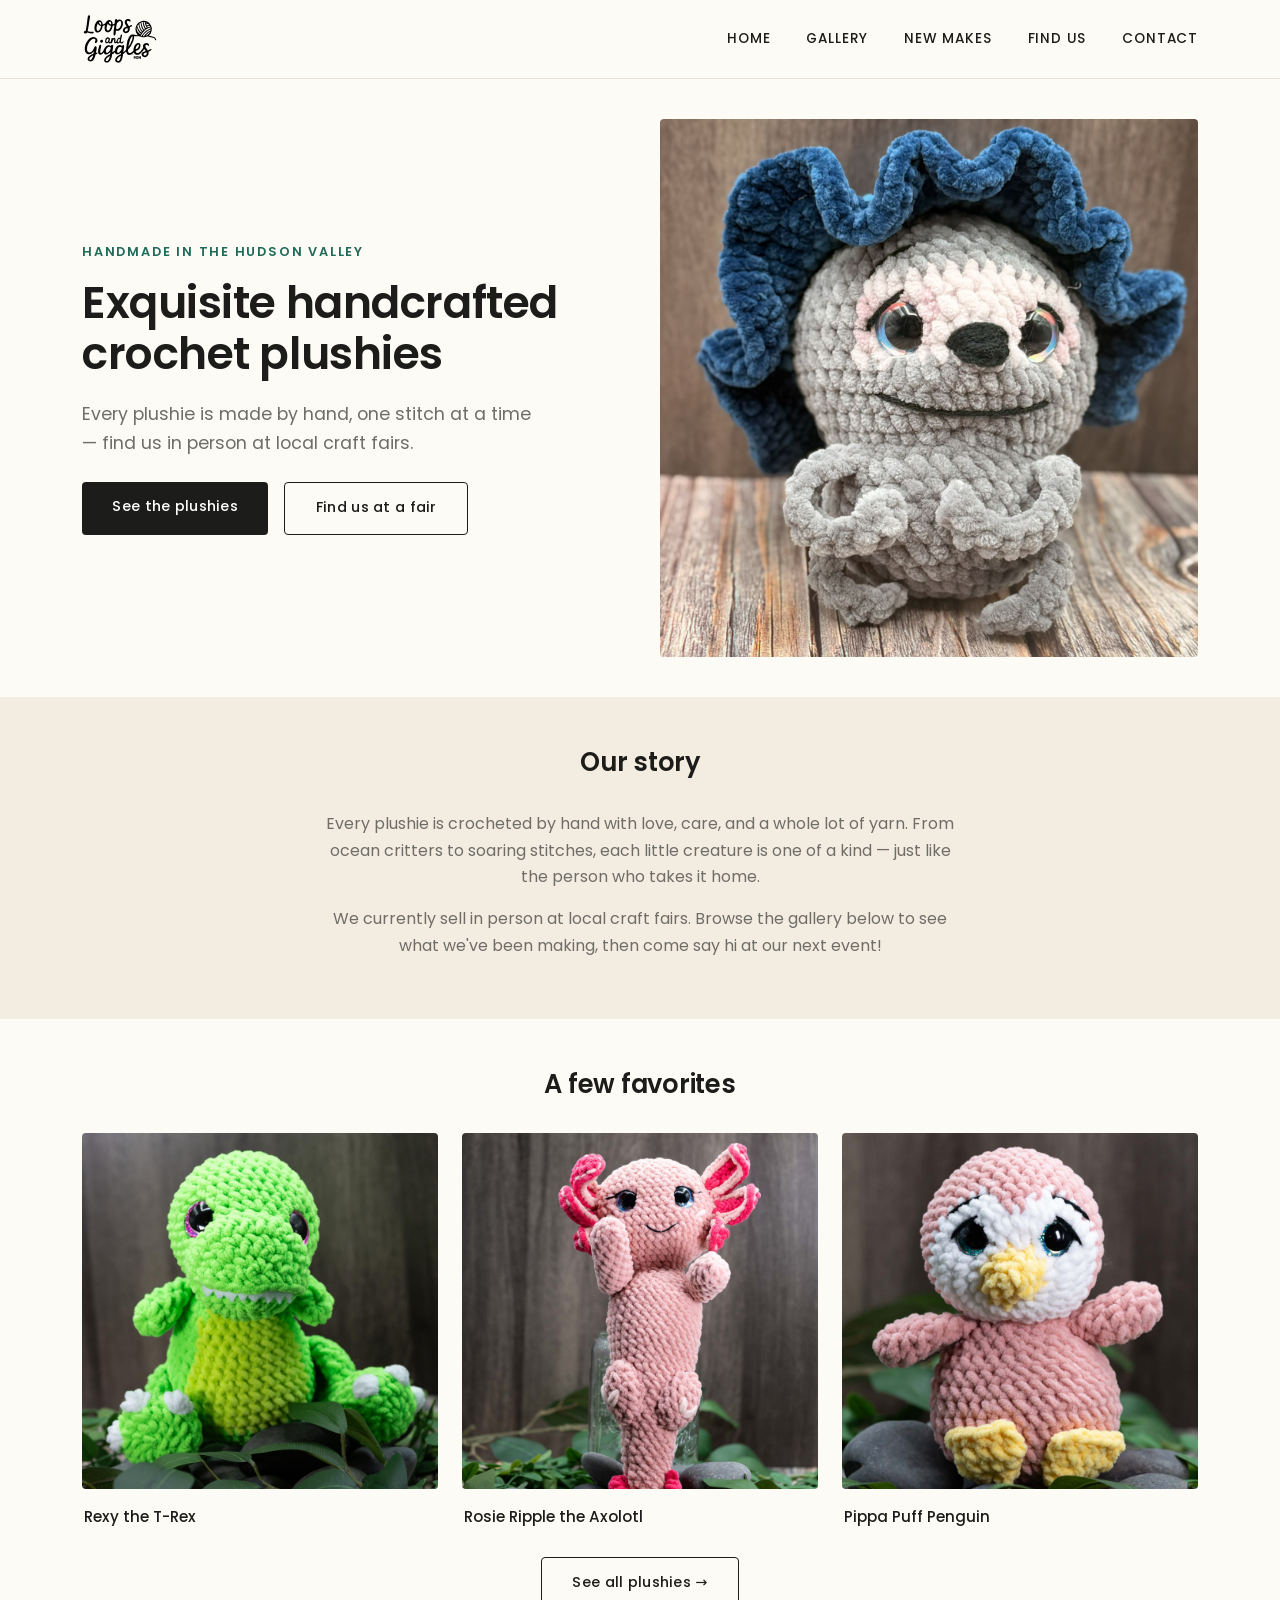
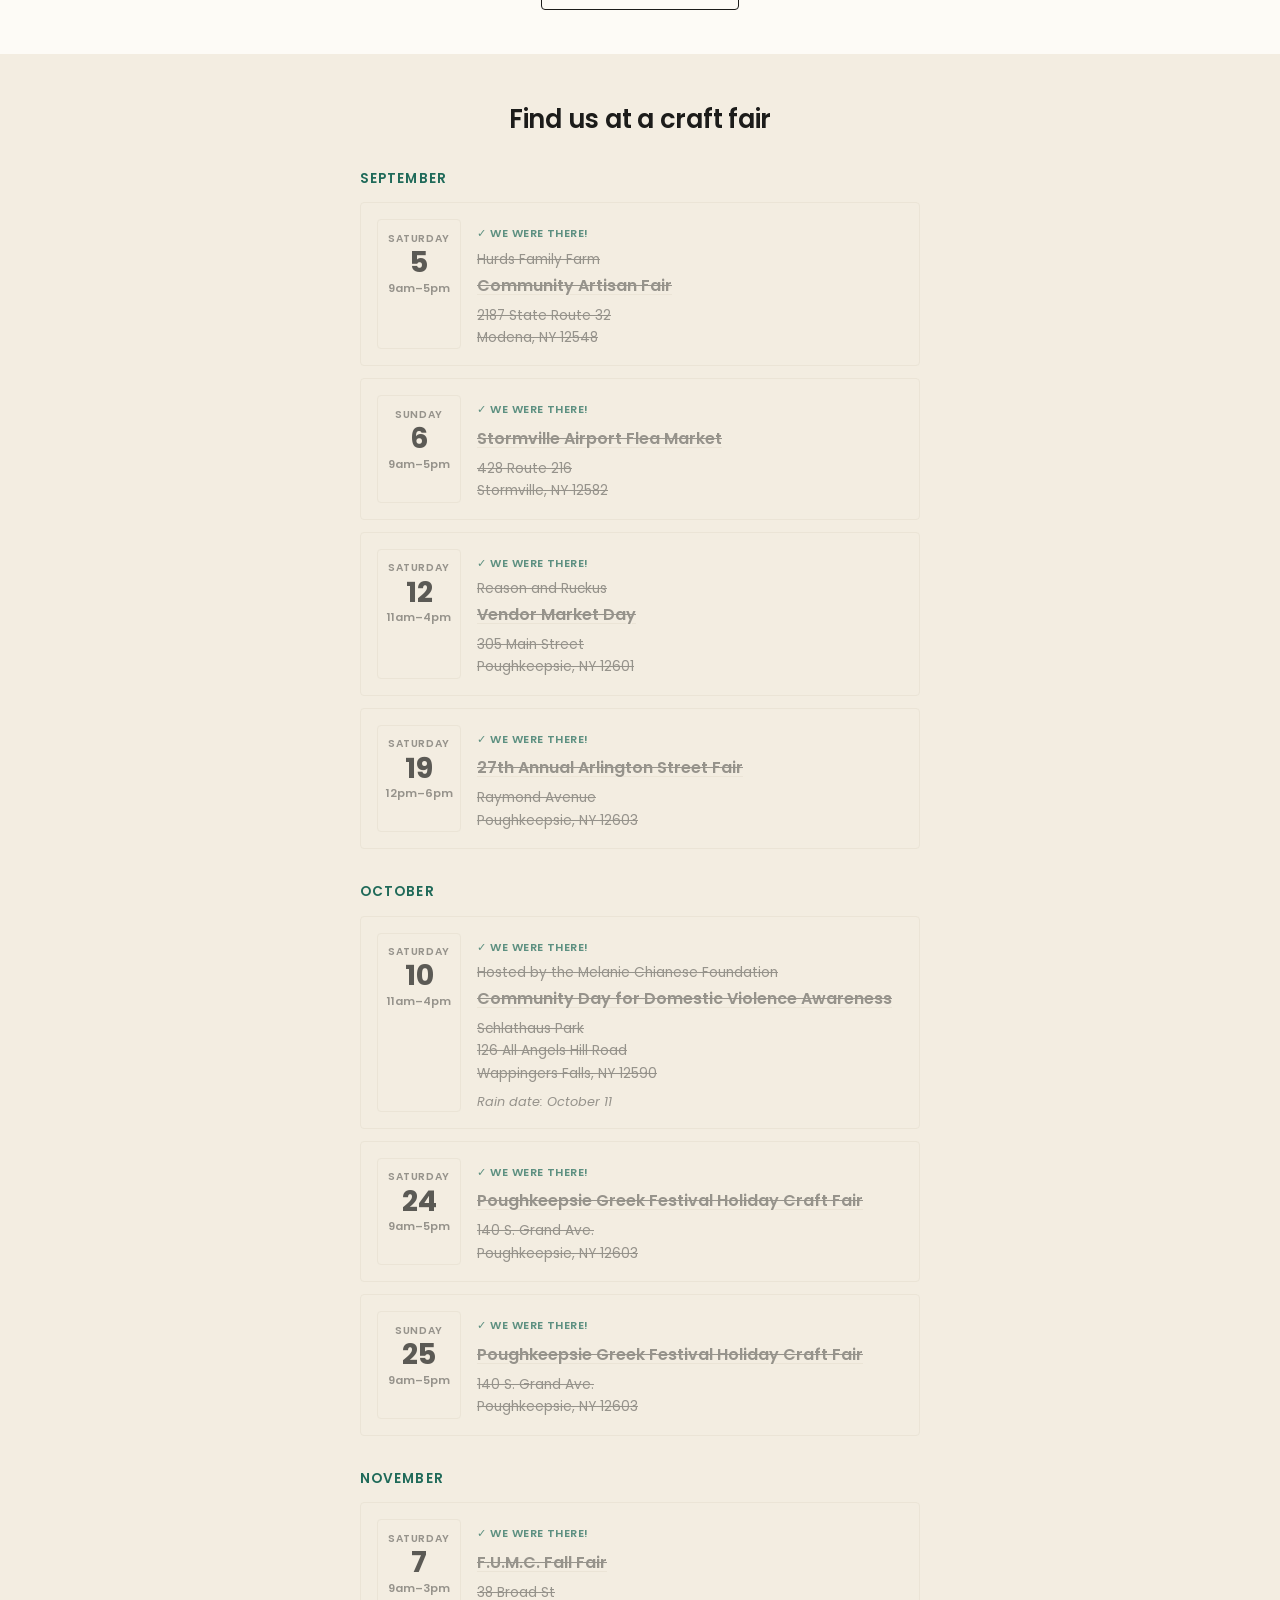
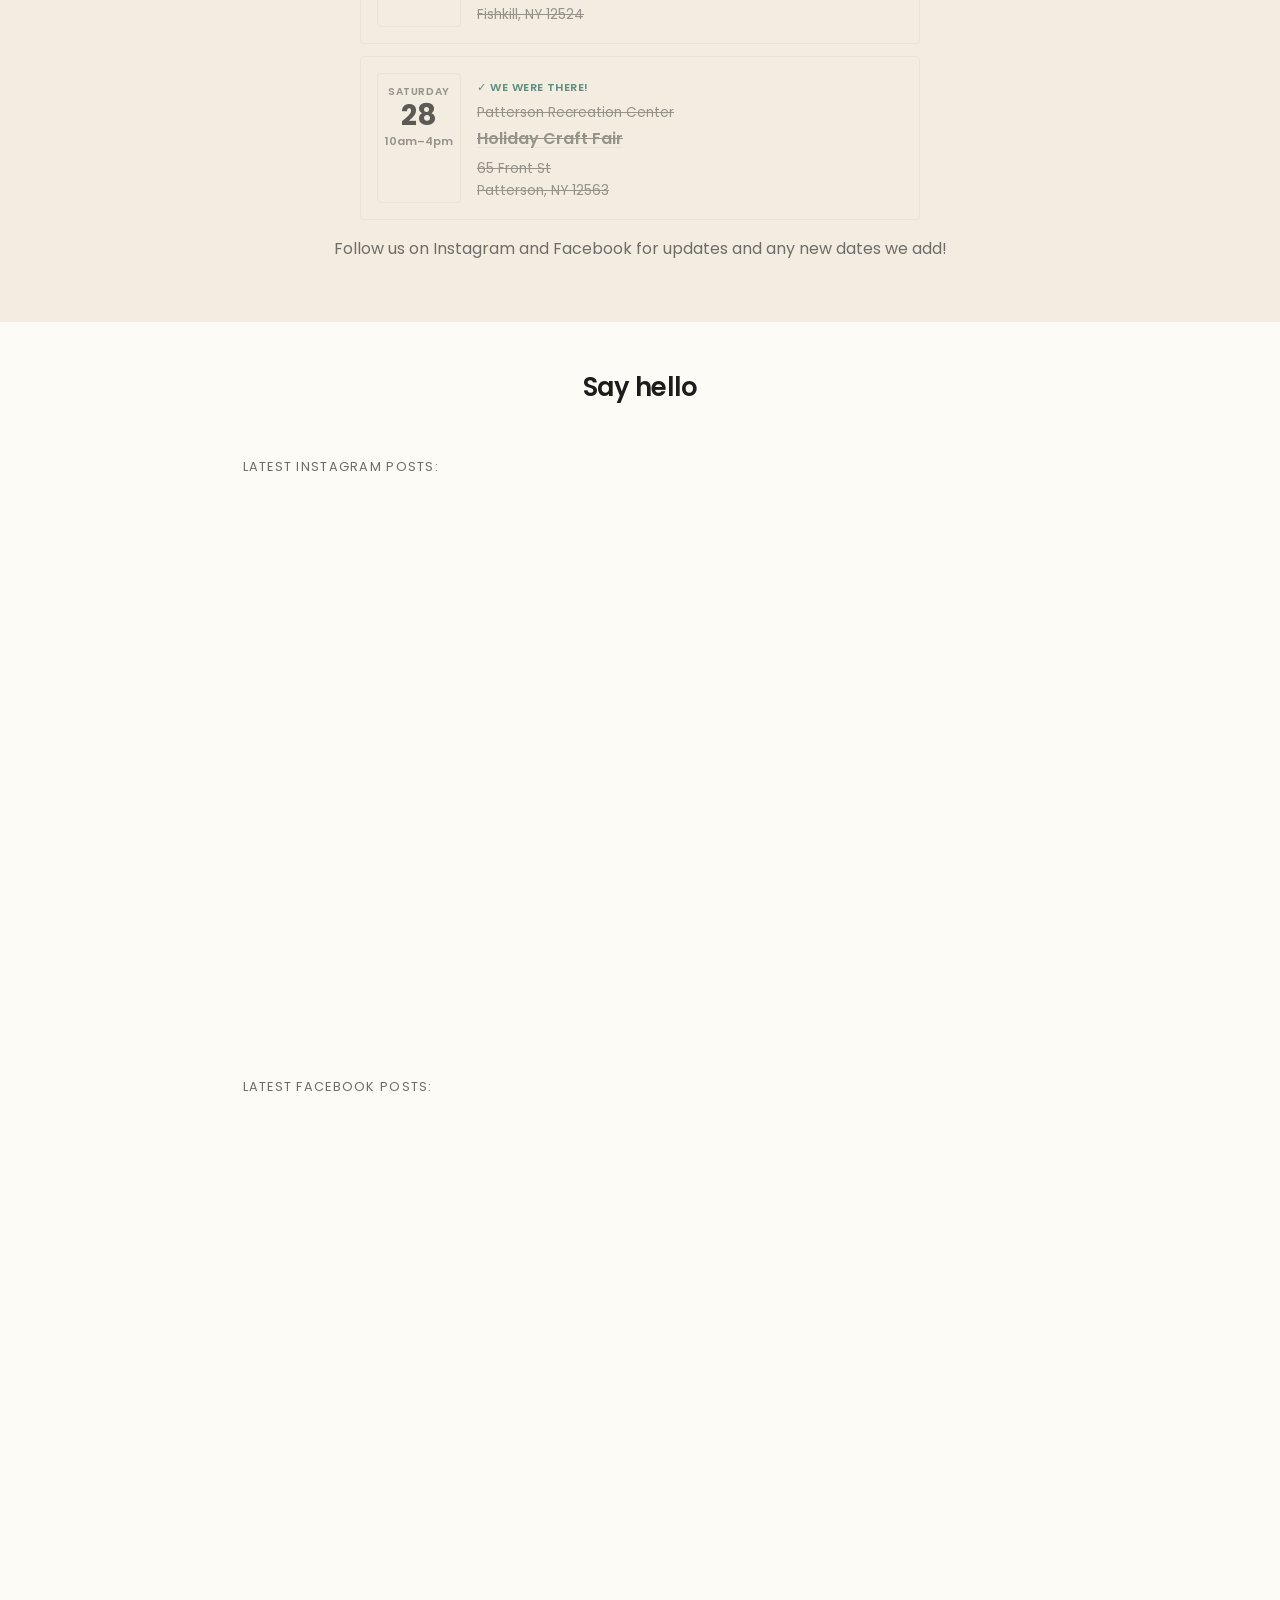
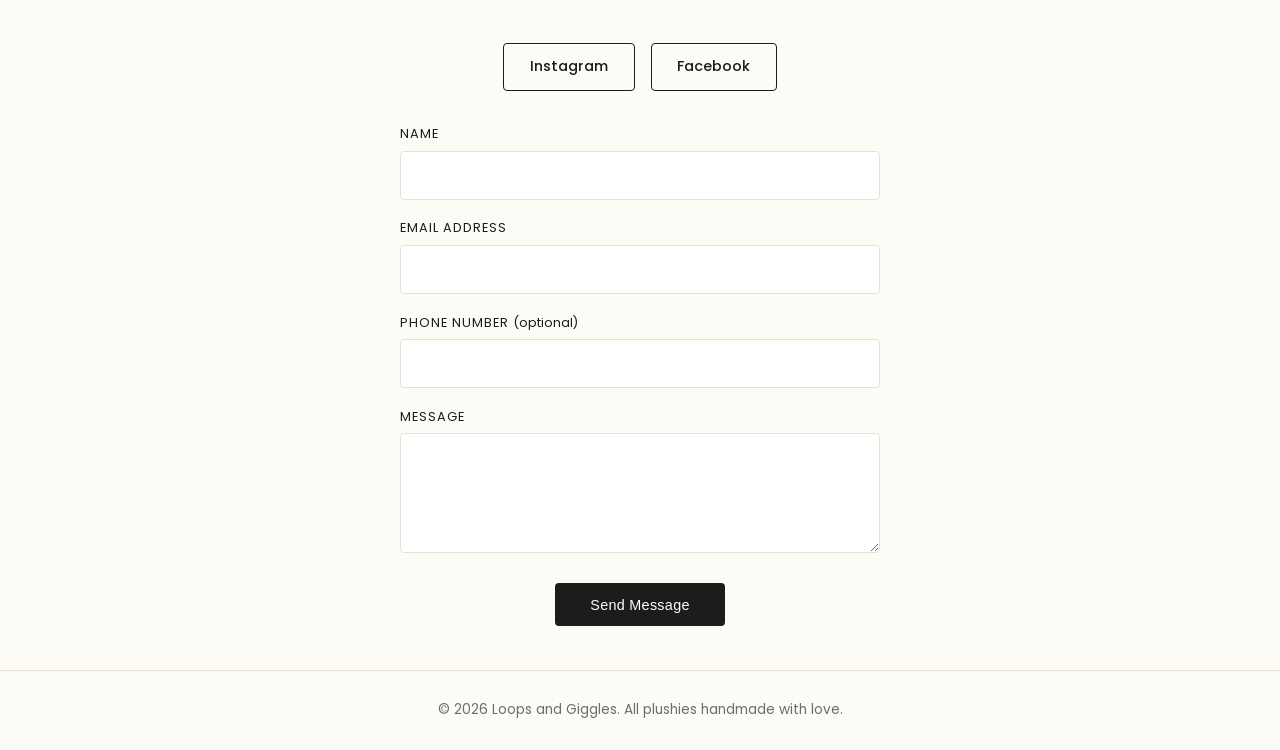
==== index.html @ 813422e6 "Add files via upload" ====
<!DOCTYPE html>
<html lang="en">
<head>
<meta charset="UTF-8">
<meta name="viewport" content="width=device-width, initial-scale=1.0">
<title>Loops and Giggles | Handcrafted Crochet Plushies</title>
<meta name="description" content="Exquisite handcrafted crocheted plushies by Loops and Giggles. Find us at local craft fairs!">
<link rel="icon" type="image/svg+xml" href="favicon.svg">
<link rel="preconnect" href="https://fonts.googleapis.com">
<link href="https://fonts.googleapis.com/css2?family=Poppins:wght@400;500;600&display=swap" rel="stylesheet">
<link rel="stylesheet" href="style.css">
</head>
<body>

<header class="site-header">
  <div class="wrap">
    <a class="brand" href="index.html">
      <img src="logo.svg" alt="Loops and Giggles">
    </a>
    <nav class="main-nav">
      <a href="index.html">Home</a>
      <a href="gallery.html">Gallery</a>
      <a href="gallery.html#new-makes">New Makes</a>
      <a href="#fairs">Find Us</a>
      <a href="mailto:maria@loopsandgiggles.com?subject=New%20inquiry%20from%20the%20website&body=Name%3A%0APhone%20number%3A%0AMessage%3A%0A">Contact</a>
    </nav>
  </div>
</header>

<section class="hero">
  <div class="hero-copy">
    <p class="kicker">Handmade in the Hudson Valley</p>
    <h1>Exquisite handcrafted crochet plushies</h1>
    <p class="tagline">Every plushie is made by hand, one stitch at a time &mdash; find us in person at local craft fairs.</p>
    <div class="hero-buttons">
      <a class="btn btn-primary" href="gallery.html">See the plushies</a>
      <a class="btn btn-outline" href="#fairs">Find us at a fair</a>
    </div>
  </div>
  <div class="hero-image">
    <img src="marley-sloth.jpg" alt="Marley the Sloth, a handmade crochet plushie">
  </div>
</section>

<section class="about-section">
  <div class="wrap">
    <h2>Our story</h2>
    <p>Every plushie is crocheted by hand with love, care, and a whole lot of yarn. From ocean critters to soaring stitches, each little creature is one of a kind &mdash; just like the person who takes it home.</p>
    <p>We currently sell in person at local craft fairs. Browse the gallery below to see what we've been making, then come say hi at our next event!</p>
  </div>
</section>

<section class="featured">
  <div class="wrap">
    <h2>A few favorites</h2>
    <div class="gallery-grid">
      <div class="product-card">
        <img src="rexy-trex.jpg" alt="Rexy the T-Rex plushie">
        <div class="product-info">
          <h3>Rexy the T-Rex</h3>
        </div>
      </div>
      <div class="product-card">
        <img src="rosie-ripple-axolotl.jpg" alt="Rosie Ripple the Axolotl plushie">
        <div class="product-info">
          <h3>Rosie Ripple the Axolotl</h3>
        </div>
      </div>
      <div class="product-card">
        <img src="pippa-puff-penguin.jpg" alt="Pippa Puff Penguin plushie">
        <div class="product-info">
          <h3>Pippa Puff Penguin</h3>
        </div>
      </div>
    </div>
    <div class="see-all">
      <a class="btn btn-outline" href="gallery.html">See all plushies &rarr;</a>
    </div>
  </div>
</section>

<section class="fairs-section" id="fairs">
  <div class="wrap">
    <h2>Find us at a craft fair</h2>

    <h3 class="fair-month">September</h3>
    <ul class="fair-cal">
      <li class="fair-card" data-date="2026-09-05">
        <div class="fair-badge">
          <span class="fair-weekday">Saturday</span>
          <span class="fair-day">5</span>
          <span class="fair-hours">9am&ndash;5pm</span>
        </div>
        <div class="fair-info">
          <p class="fair-host">Hurds Family Farm</p>
          <p class="fair-title"><a href="https://www.facebook.com/HurdsFamilyFarm" target="_blank" rel="noopener">Community Artisan Fair</a></p>
          <p class="fair-addr">2187 State Route 32<br>Modena, NY 12548</p>
        </div>
      </li>
      <li class="fair-card" data-date="2026-09-06">
        <div class="fair-badge">
          <span class="fair-weekday">Sunday</span>
          <span class="fair-day">6</span>
          <span class="fair-hours">9am&ndash;5pm</span>
        </div>
        <div class="fair-info">
          <p class="fair-title"><a href="https://www.stormvilleairportfleamarkets.com/vendor-equipment-rentals#VendorInfo" target="_blank" rel="noopener">Stormville Airport Flea Market</a></p>
          <p class="fair-addr">428 Route 216<br>Stormville, NY 12582</p>
        </div>
      </li>
      <li class="fair-card" data-date="2026-09-12">
        <div class="fair-badge">
          <span class="fair-weekday">Saturday</span>
          <span class="fair-day">12</span>
          <span class="fair-hours">11am&ndash;4pm</span>
        </div>
        <div class="fair-info">
          <p class="fair-host">Reason and Ruckus</p>
          <p class="fair-title"><a href="https://www.instagram.com/reasonandruckus" target="_blank" rel="noopener">Vendor Market Day</a></p>
          <p class="fair-addr">305 Main Street<br>Poughkeepsie, NY 12601</p>
        </div>
      </li>
      <li class="fair-card" data-date="2026-09-19">
        <div class="fair-badge">
          <span class="fair-weekday">Saturday</span>
          <span class="fair-day">19</span>
          <span class="fair-hours">12pm&ndash;6pm</span>
        </div>
        <div class="fair-info">
          <p class="fair-title"><a href="https://www.facebook.com/photo/?fbid=1052966620825134&amp;set=pb.100083354168528.-2207520000" target="_blank" rel="noopener">27th Annual Arlington Street Fair</a></p>
          <p class="fair-addr">Raymond Avenue<br>Poughkeepsie, NY 12603</p>
        </div>
      </li>
    </ul>

    <h3 class="fair-month">October</h3>
    <ul class="fair-cal">
      <li class="fair-card" data-date="2026-10-10" data-end-date="2026-10-11">
        <div class="fair-badge">
          <span class="fair-weekday">Saturday</span>
          <span class="fair-day">10</span>
          <span class="fair-hours">11am&ndash;4pm</span>
        </div>
        <div class="fair-info">
          <p class="fair-host">Hosted by the Melanie Chianese Foundation</p>
          <p class="fair-title"><a href="https://www.facebook.com/groups/1134507174062706/media" target="_blank" rel="noopener">Community Day for Domestic Violence Awareness</a></p>
          <p class="fair-addr">Schlathaus Park<br>126 All Angels Hill Road<br>Wappingers Falls, NY 12590</p>
          <p class="fair-note">Rain date: October 11</p>
        </div>
      </li>
      <li class="fair-card" data-date="2026-10-24">
        <div class="fair-badge">
          <span class="fair-weekday">Saturday</span>
          <span class="fair-day">24</span>
          <span class="fair-hours">9am&ndash;5pm</span>
        </div>
        <div class="fair-info">
          <p class="fair-title"><a href="https://www.facebook.com/pkgreekfestival" target="_blank" rel="noopener">Poughkeepsie Greek Festival Holiday Craft Fair</a></p>
          <p class="fair-addr">140 S. Grand Ave.<br>Poughkeepsie, NY 12603</p>
        </div>
      </li>
      <li class="fair-card" data-date="2026-10-25">
        <div class="fair-badge">
          <span class="fair-weekday">Sunday</span>
          <span class="fair-day">25</span>
          <span class="fair-hours">9am&ndash;5pm</span>
        </div>
        <div class="fair-info">
          <p class="fair-title"><a href="https://www.facebook.com/pkgreekfestival" target="_blank" rel="noopener">Poughkeepsie Greek Festival Holiday Craft Fair</a></p>
          <p class="fair-addr">140 S. Grand Ave.<br>Poughkeepsie, NY 12603</p>
        </div>
      </li>
    </ul>

    <h3 class="fair-month">November</h3>
    <ul class="fair-cal">
      <li class="fair-card" data-date="2026-11-07">
        <div class="fair-badge">
          <span class="fair-weekday">Saturday</span>
          <span class="fair-day">7</span>
          <span class="fair-hours">9am&ndash;3pm</span>
        </div>
        <div class="fair-info">
          <p class="fair-title"><a href="https://www.facebook.com/FishkillUMC" target="_blank" rel="noopener">F.U.M.C. Fall Fair</a></p>
          <p class="fair-addr">38 Broad St<br>Fishkill, NY 12524</p>
        </div>
      </li>
      <li class="fair-card" data-date="2026-11-28">
        <div class="fair-badge">
          <span class="fair-weekday">Saturday</span>
          <span class="fair-day">28</span>
          <span class="fair-hours">10am&ndash;4pm</span>
        </div>
        <div class="fair-info">
          <p class="fair-host">Patterson Recreation Center</p>
          <p class="fair-title"><a href="https://www.facebook.com/profile.php?id=100057371863243" target="_blank" rel="noopener">Holiday Craft Fair</a></p>
          <p class="fair-addr">65 Front St<br>Patterson, NY 12563</p>
        </div>
      </li>
    </ul>

    <p style="text-align:center; color: var(--ink-soft);">Follow us on Instagram and Facebook for updates and any new dates we add!</p>
  </div>
</section>

<section class="social-section" id="connect">
  <div class="wrap">
    <h2>Say hello</h2>

    <div class="social-embed">
      <p class="social-embed-label">Latest Instagram posts:</p>
      <!-- SnapWidget -->
      <iframe src="https://snapwidget.com/embed/1127441" class="snapwidget-widget" allowtransparency="true" frameborder="0" scrolling="no" style="border:none; overflow:hidden; width:795px; max-width:100%; height:530px" title="Posts from Instagram"></iframe>
    </div>

    <div class="social-embed">
      <p class="social-embed-label">Latest Facebook posts:</p>
      <!-- SnapWidget -->
      <iframe src="https://snapwidget.com/embed/1127442" class="snapwidget-widget" allowtransparency="true" frameborder="0" scrolling="no" style="border:none; overflow:hidden; width:765px; max-width:100%; height:510px" title="Posts from Facebook"></iframe>
    </div>

    <div class="social-links">
      <a href="https://www.instagram.com/loopsandgigglesmdh" target="_blank" rel="noopener">Instagram</a>
      <a href="https://www.facebook.com/profile.php?id=61578956507946" target="_blank" rel="noopener">Facebook</a>
    </div>

    <form class="contact-form" id="contact-form" action="https://formspree.io/f/mrpgjpve" method="POST">
      <input type="hidden" name="_subject" value="New inquiry from the Loops and Giggles website">
      <div>
        <label for="name">Name</label>
        <input type="text" id="name" name="name" required>
      </div>
      <div>
        <label for="email">Email address</label>
        <input type="email" id="email" name="email" required>
      </div>
      <div>
        <label for="phone">Phone number <span style="text-transform:none; letter-spacing:normal; font-weight:400;">(optional)</span></label>
        <input type="tel" id="phone" name="phone">
      </div>
      <div>
        <label for="message">Message</label>
        <textarea id="message" name="message" required></textarea>
      </div>
      <button type="submit">Send Message</button>
    </form>
    <p id="contact-form-success" style="display:none; text-align:center; margin-top: 1.5rem; color: var(--accent); font-weight: 500;">Thanks! Your message has been sent &mdash; we'll get back to you soon.</p>
    <p id="contact-form-error" style="display:none; text-align:center; margin-top: 1.5rem; color: #b00020;">Something went wrong. Please try again, or email us directly.</p>
  </div>
</section>

<footer>
  <div class="wrap">
    &copy; <span id="year"></span> Loops and Giggles. All plushies handmade with love.
  </div>
</footer>

<script>document.getElementById('year').textContent = new Date().getFullYear();</script>
<script>
(function () {
  const today = new Date();
  today.setHours(0, 0, 0, 0);
  document.querySelectorAll('.fair-card[data-date]').forEach(function (card) {
    const dateStr = card.dataset.endDate || card.dataset.date;
    const fairDate = new Date(dateStr + 'T00:00:00');
    if (fairDate < today) {
      card.classList.add('is-past');
      const badge = document.createElement('p');
      badge.className = 'fair-past-badge';
      badge.textContent = '✓ We were there!';
      card.querySelector('.fair-info').prepend(badge);
    }
  });
})();
</script>
<script>
const contactForm = document.getElementById('contact-form');
if (contactForm) {
  contactForm.addEventListener('submit', function (e) {
    e.preventDefault();
    const successMsg = document.getElementById('contact-form-success');
    const errorMsg = document.getElementById('contact-form-error');
    successMsg.style.display = 'none';
    errorMsg.style.display = 'none';
    const submitBtn = contactForm.querySelector('button[type="submit"]');
    submitBtn.disabled = true;
    fetch(contactForm.action, {
      method: 'POST',
      body: new FormData(contactForm),
      headers: { 'Accept': 'application/json' }
    }).then(function (response) {
      submitBtn.disabled = false;
      if (response.ok) {
        contactForm.reset();
        contactForm.style.display = 'none';
        successMsg.style.display = 'block';
      } else {
        errorMsg.style.display = 'block';
      }
    }).catch(function () {
      submitBtn.disabled = false;
      errorMsg.style.display = 'block';
    });
  });
}
</script>
<!-- Cloudflare Web Analytics --><script type='module' src='https://static.cloudflareinsights.com/beacon.min.js' data-cf-beacon='{"token": "1ebed4bbeed543a4a040f921b65e6b70"}'></script><!-- End Cloudflare Web Analytics -->
</body>
</html>
---- style.css ----
:root {
  --bg: #fdfbf6;
  --surface: #f3ede1;
  --ink: #1c1c1a;
  --ink-soft: #6f6d68;
  --accent: #1f6a59;
  --accent-soft: #e8f1ee;
  --border: #e8e1d2;
  --radius: 4px;
}

* { box-sizing: border-box; }

body {
  margin: 0;
  font-family: 'Poppins', 'Segoe UI', system-ui, sans-serif;
  background: var(--bg);
  color: var(--ink);
  line-height: 1.65;
}

a { color: inherit; text-decoration: none; }

img { max-width: 100%; display: block; }

.wrap {
  max-width: 1180px;
  margin: 0 auto;
  padding: 0 2rem;
}

header.site-header {
  background: var(--bg);
  border-bottom: 1px solid var(--border);
  position: sticky;
  top: 0;
  z-index: 10;
}

.site-header .wrap {
  display: flex;
  align-items: center;
  justify-content: space-between;
  padding-top: 0.75rem;
  padding-bottom: 0.75rem;
  gap: 1rem;
  flex-wrap: wrap;
}

.brand img { height: 54px; width: auto; }

nav.main-nav {
  display: flex;
  gap: 2.25rem;
  flex-wrap: wrap;
}

nav.main-nav a {
  color: var(--ink);
  font-weight: 500;
  font-size: 0.85rem;
  letter-spacing: 0.06em;
  text-transform: uppercase;
}
nav.main-nav a:hover { color: var(--accent); }

.hero {
  display: grid;
  grid-template-columns: 1fr 1fr;
  align-items: center;
  gap: 2.5rem;
  max-width: 1180px;
  margin: 0 auto;
  padding: 2.5rem 2rem;
}

.hero-copy .kicker {
  text-transform: uppercase;
  letter-spacing: 0.14em;
  font-size: 0.8rem;
  font-weight: 600;
  color: var(--accent);
  margin: 0 0 1rem;
}

.hero-copy h1 {
  font-size: 2.75rem;
  font-weight: 600;
  line-height: 1.15;
  margin: 0 0 1.25rem;
  letter-spacing: -0.01em;
}

.hero-copy p.tagline {
  font-size: 1.1rem;
  color: var(--ink-soft);
  max-width: 460px;
  margin: 0 0 1.5rem;
}

.hero-buttons {
  display: flex;
  gap: 1rem;
  flex-wrap: wrap;
}

.hero-image {
  aspect-ratio: 1 / 1;
  border-radius: var(--radius);
  overflow: hidden;
}

.hero-image img {
  width: 100%;
  height: 100%;
  object-fit: cover;
}

.btn {
  display: inline-block;
  padding: 0.85rem 1.9rem;
  border-radius: var(--radius);
  font-weight: 500;
  font-size: 0.9rem;
  letter-spacing: 0.02em;
}

.btn-primary {
  background: var(--ink);
  color: #fff;
}
.btn-primary:hover { background: var(--accent); }

.btn-outline {
  background: transparent;
  border: 1px solid var(--ink);
  color: var(--ink);
}
.btn-outline:hover { border-color: var(--accent); color: var(--accent); }

section {
  padding: 2.75rem 0;
}

section h2 {
  font-size: 1.6rem;
  font-weight: 600;
  text-align: center;
  margin: 0 0 1.75rem;
  letter-spacing: -0.01em;
}

.about-section {
  background: var(--surface);
}

.about-section p {
  max-width: 640px;
  margin: 0 auto 1rem;
  text-align: center;
  color: var(--ink-soft);
}

.gallery-grid {
  display: grid;
  grid-template-columns: repeat(auto-fit, minmax(220px, 1fr));
  gap: 1.5rem;
}

.product-card {
  position: relative;
  overflow: hidden;
}

.badge-new {
  position: absolute;
  top: 0.6rem;
  left: 0.6rem;
  z-index: 2;
  background: var(--accent);
  color: #fff;
  font-size: 0.7rem;
  font-weight: 600;
  letter-spacing: 0.05em;
  text-transform: uppercase;
  padding: 0.3rem 0.6rem;
  border-radius: var(--radius);
}

.product-card img {
  width: 100%;
  aspect-ratio: 1 / 1;
  object-fit: cover;
  border-radius: var(--radius);
  transition: opacity 0.2s ease;
}

.product-card:hover img { opacity: 0.85; }

.product-info {
  padding: 0.9rem 0.1rem 0;
}

.product-info h3 {
  font-size: 0.95rem;
  font-weight: 500;
  margin: 0;
  color: var(--ink);
}

.see-all {
  text-align: center;
  margin-top: 1.75rem;
}

.fairs-section {
  background: var(--surface);
}

.fairs-section .wrap {
  max-width: 700px;
}

.booth-photos {
  display: grid;
  grid-template-columns: repeat(auto-fit, minmax(220px, 1fr));
  gap: 1rem;
  margin-top: 1.5rem;
}

.booth-photos img,
.booth-photos video {
  width: 100%;
  aspect-ratio: 1 / 1;
  object-fit: cover;
  border-radius: var(--radius);
}

.fair-month {
  max-width: 560px;
  margin: 2rem auto 0.75rem;
  font-size: 0.85rem;
  font-weight: 600;
  letter-spacing: 0.08em;
  text-transform: uppercase;
  color: var(--accent);
}
.fair-month:first-of-type { margin-top: 0; }

.fair-cal {
  list-style: none;
  padding: 0;
  margin: 0 auto;
  max-width: 560px;
  display: flex;
  flex-direction: column;
  gap: 0.75rem;
}

.fair-card {
  display: flex;
  gap: 1rem;
  background: var(--bg);
  border: 1px solid var(--border);
  border-radius: var(--radius);
  padding: 1rem;
}

.fair-badge {
  flex: 0 0 auto;
  width: 84px;
  text-align: center;
  background: var(--accent-soft);
  border-radius: var(--radius);
  padding: 0.6rem 0.4rem;
}
.fair-weekday {
  display: block;
  font-size: 0.65rem;
  font-weight: 600;
  letter-spacing: 0.05em;
  text-transform: uppercase;
  color: var(--accent);
}
.fair-day {
  display: block;
  font-size: 1.8rem;
  font-weight: 700;
  line-height: 1.1;
  color: var(--ink);
}
.fair-hours {
  display: block;
  font-size: 0.7rem;
  font-weight: 600;
  color: var(--accent);
}

.fair-info { flex: 1 1 auto; }
.fair-host {
  margin: 0;
  font-size: 0.85rem;
  color: var(--ink-soft);
}
.fair-title {
  margin: 0.1rem 0 0.35rem;
  font-weight: 600;
}
.fair-title a {
  color: var(--ink);
  text-decoration: underline;
  text-decoration-color: var(--border);
  text-underline-offset: 3px;
}
.fair-title a:hover {
  color: var(--accent);
  text-decoration-color: var(--accent);
}
.fair-addr {
  margin: 0;
  font-size: 0.85rem;
  color: var(--ink-soft);
}
.fair-note {
  margin: 0.35rem 0 0;
  font-size: 0.8rem;
  color: var(--ink-soft);
  font-style: italic;
}

.fair-card.is-past {
  background: var(--surface);
  opacity: 0.7;
}
.fair-card.is-past .fair-badge {
  background: transparent;
  border: 1px solid var(--border);
}
.fair-card.is-past .fair-weekday,
.fair-card.is-past .fair-hours {
  color: var(--ink-soft);
}
.fair-card.is-past .fair-title,
.fair-card.is-past .fair-host,
.fair-card.is-past .fair-addr {
  text-decoration: line-through;
  text-decoration-color: var(--ink-soft);
}
.fair-card.is-past .fair-title a { color: var(--ink-soft); }
.fair-past-badge {
  display: inline-block;
  margin: 0 0 0.35rem;
  font-size: 0.7rem;
  font-weight: 600;
  letter-spacing: 0.04em;
  text-transform: uppercase;
  color: var(--accent);
}

@media (max-width: 480px) {
  .fair-badge { width: 64px; }
  .fair-day { font-size: 1.4rem; }
  .fair-hours {
    font-size: 0.6rem;
  }
}

.social-section {
  text-align: center;
}

.social-links {
  display: flex;
  justify-content: center;
  gap: 1rem;
  margin-top: 1rem;
}

.social-links a {
  display: flex;
  align-items: center;
  gap: 0.5rem;
  border: 1px solid var(--ink);
  padding: 0.7rem 1.6rem;
  border-radius: var(--radius);
  color: var(--ink);
  font-weight: 500;
  font-size: 0.9rem;
}
.social-links a:hover { border-color: var(--accent); color: var(--accent); }

.social-embed {
  margin: 3rem auto 0;
  max-width: 795px;
}

.social-embed-label {
  font-size: 0.8rem;
  letter-spacing: 0.1em;
  text-transform: uppercase;
  color: var(--ink-soft);
  margin: 0 0 0.75rem;
  text-align: left;
}

.contact-form {
  max-width: 480px;
  margin: 2rem auto 0;
  display: flex;
  flex-direction: column;
  gap: 1.1rem;
  text-align: left;
}

.contact-form label {
  font-size: 0.8rem;
  letter-spacing: 0.08em;
  text-transform: uppercase;
  color: var(--ink);
  margin-bottom: 0.4rem;
  display: block;
}

.contact-form input,
.contact-form textarea {
  width: 100%;
  padding: 0.75rem 0.9rem;
  border: 1px solid var(--border);
  border-radius: var(--radius);
  font-family: 'Poppins', sans-serif;
  font-size: 0.95rem;
  background: #fff;
  color: var(--ink);
}

.contact-form textarea { min-height: 120px; resize: vertical; }

.contact-form button {
  align-self: center;
  margin-top: 0.25rem;
  padding: 0.85rem 2.2rem;
  background: var(--ink);
  color: #fff;
  border: none;
  border-radius: var(--radius);
  font-weight: 500;
  font-size: 0.9rem;
  letter-spacing: 0.02em;
  cursor: pointer;
}
.contact-form button:hover { background: var(--accent); }

footer {
  border-top: 1px solid var(--border);
  padding: 1.75rem 0;
  text-align: center;
  color: var(--ink-soft);
  font-size: 0.85rem;
}

.page-title {
  text-align: center;
  padding: 2.25rem 1.5rem 0.5rem;
}

.page-title h1 {
  font-size: 2.1rem;
  font-weight: 600;
  margin: 0 0 0.75rem;
  letter-spacing: -0.01em;
}

.page-title p { color: var(--ink-soft); }

.new-makes-link {
  display: inline-block;
  margin-top: 0.5rem;
  color: var(--accent);
  font-weight: 500;
  text-decoration: underline;
  text-decoration-color: var(--border);
  text-underline-offset: 3px;
}
.new-makes-link:hover { text-decoration-color: var(--accent); }

.new-makes-section { background: var(--surface); }

.new-makes-intro {
  text-align: center;
  color: var(--ink-soft);
  max-width: 640px;
  margin: 0 auto 1.75rem;
}

.carousel {
  position: relative;
  max-width: 420px;
  margin: 0 auto;
  aspect-ratio: 3 / 4;
  border-radius: var(--radius);
  overflow: hidden;
  background: var(--surface);
}

.carousel-slide {
  position: absolute;
  inset: 0;
  opacity: 0;
  transition: opacity 0.7s ease;
}

.carousel-slide.is-active { opacity: 1; }

.carousel-slide img {
  width: 100%;
  height: 100%;
  object-fit: cover;
}

.carousel-slide h3 {
  position: absolute;
  left: 0;
  right: 0;
  bottom: 0;
  margin: 0;
  padding: 1.5rem 1.25rem 1rem;
  background: linear-gradient(to top, rgba(0,0,0,0.6), rgba(0,0,0,0));
  color: #fff;
  font-weight: 500;
  font-size: 1.1rem;
}

.carousel-dots {
  display: flex;
  justify-content: center;
  gap: 0.5rem;
  margin-top: 1.25rem;
}

.carousel-dots button {
  width: 9px;
  height: 9px;
  border-radius: 50%;
  border: none;
  background: var(--border);
  cursor: pointer;
  padding: 0;
}

.carousel-dots button.is-active { background: var(--accent); }

@media (max-width: 800px) {
  .hero {
    grid-template-columns: 1fr;
    padding: 2.5rem 1.5rem;
  }
  .hero-copy h1 { font-size: 2.1rem; }
}
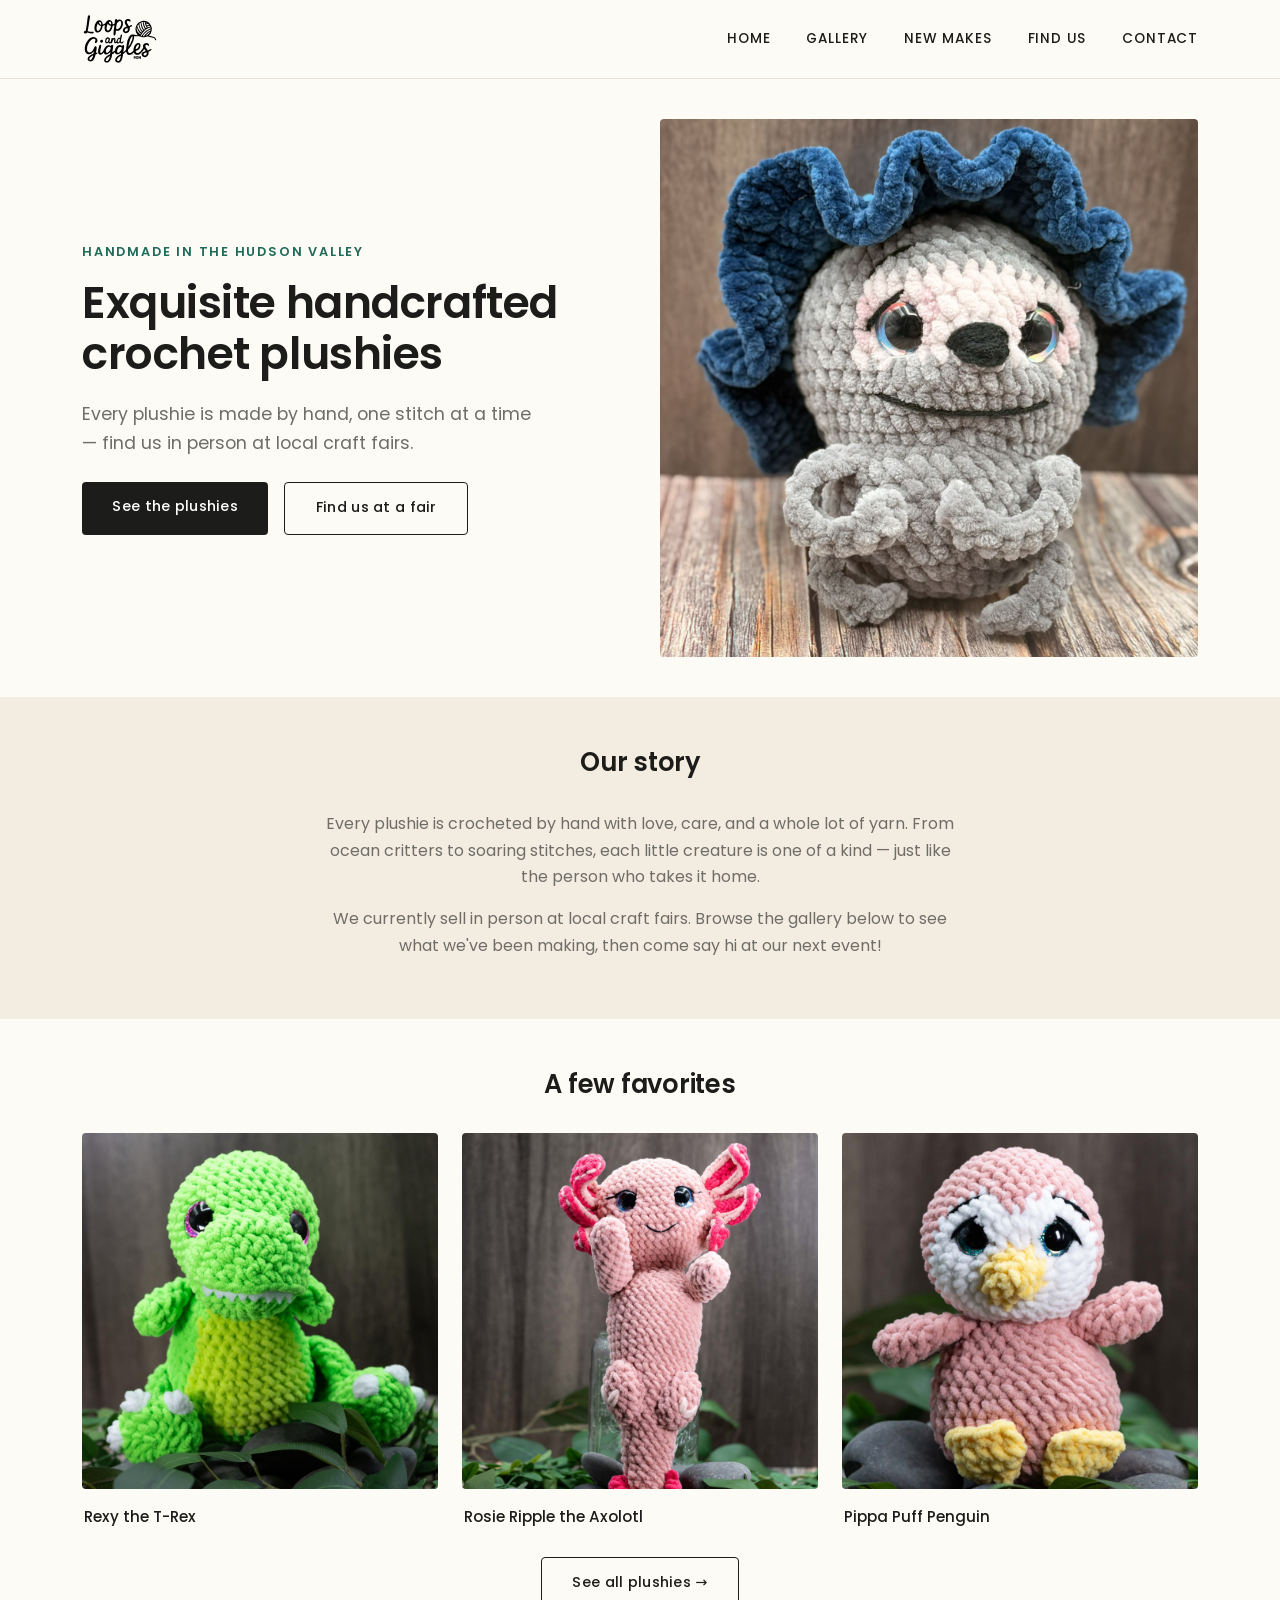
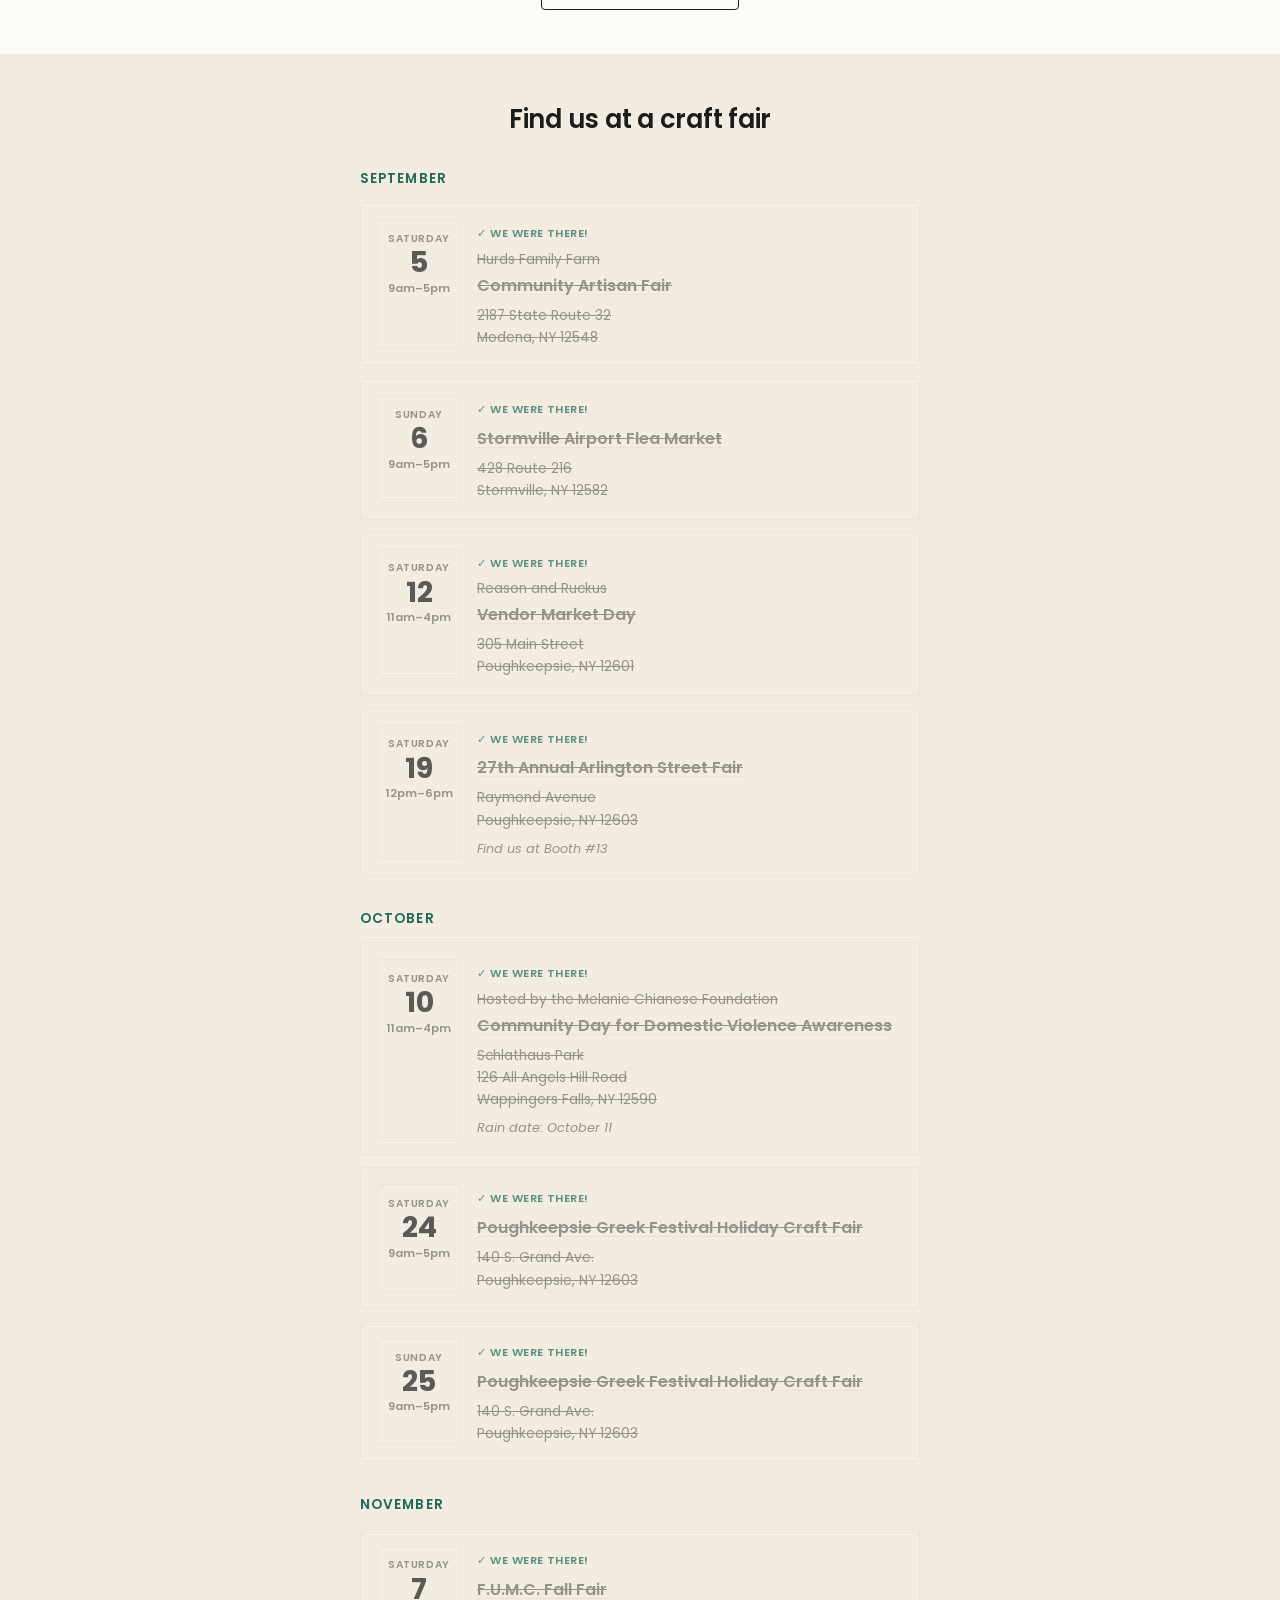
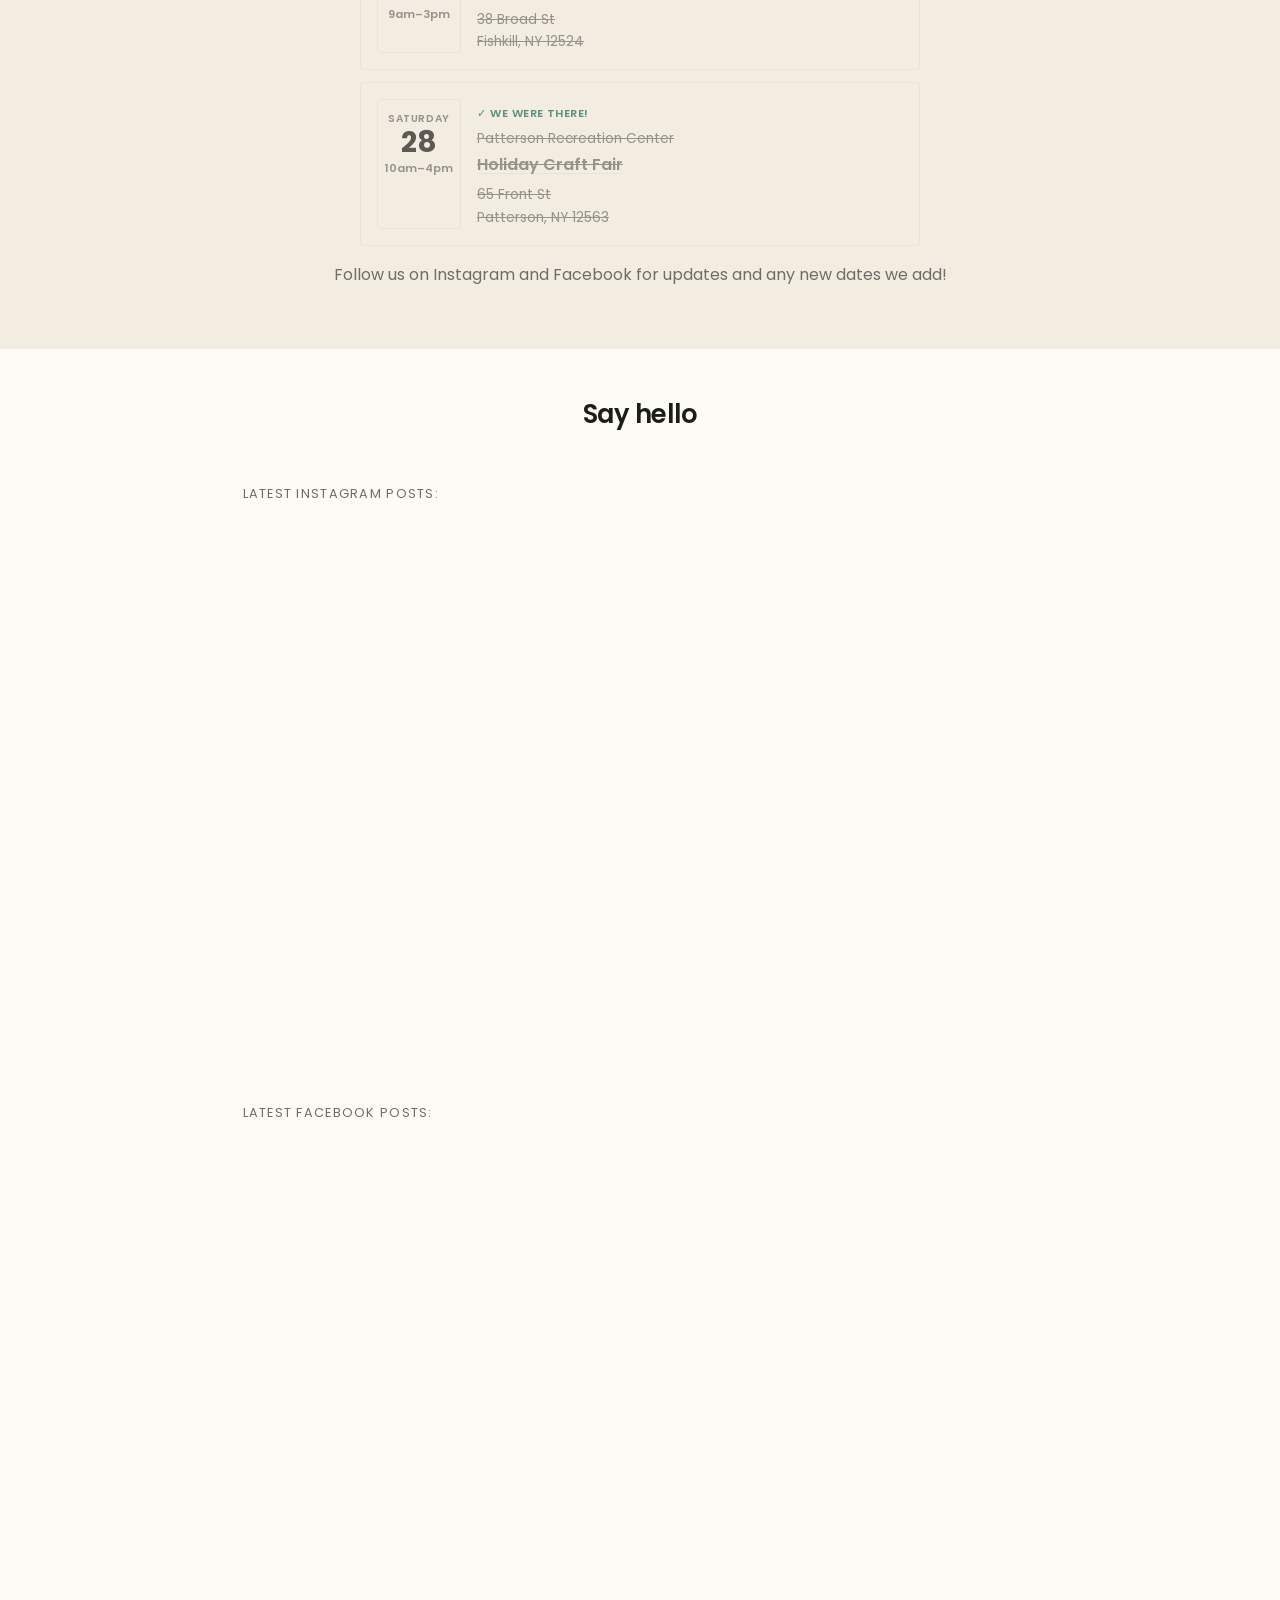
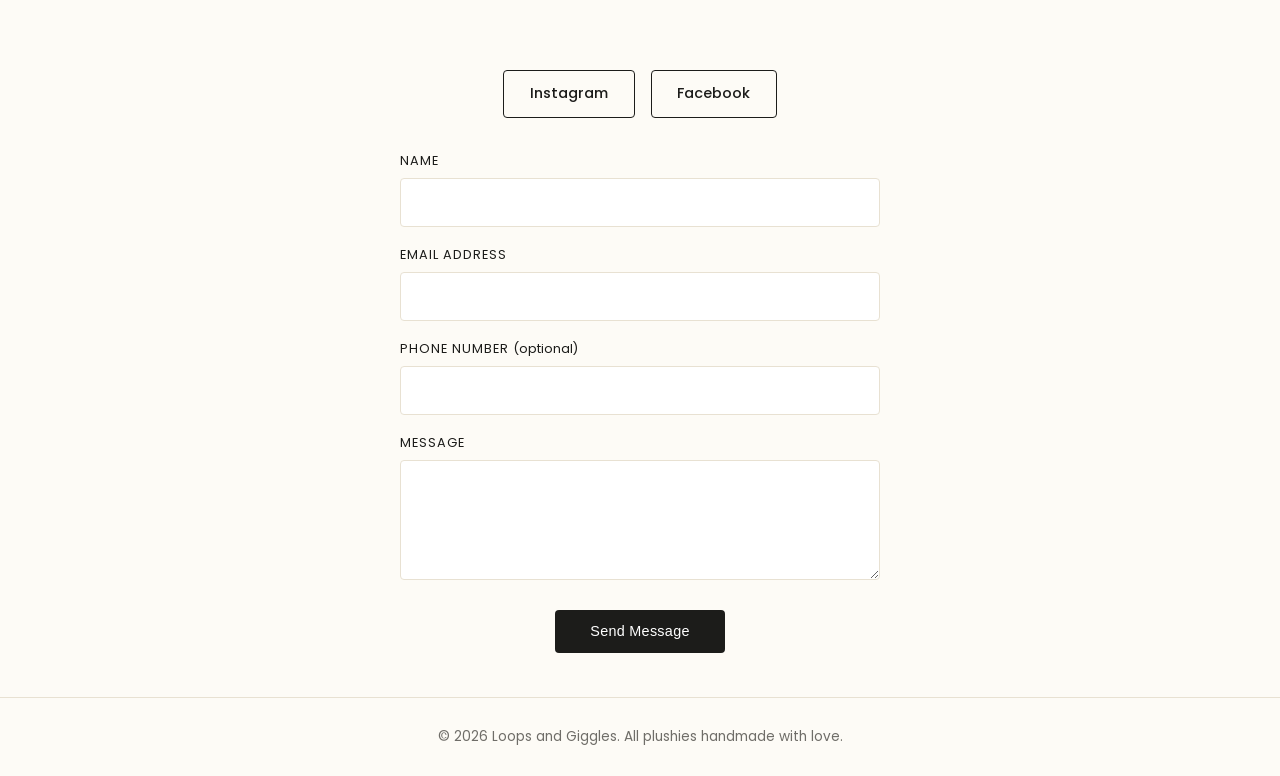
==== commit 1697bc75: "Add files via upload" ====
--- a/index.html
+++ b/index.html
@@ -129,6 +129,7 @@
         <div class="fair-info">
           <p class="fair-title"><a href="https://www.facebook.com/photo/?fbid=1052966620825134&amp;set=pb.100083354168528.-2207520000" target="_blank" rel="noopener">27th Annual Arlington Street Fair</a></p>
           <p class="fair-addr">Raymond Avenue<br>Poughkeepsie, NY 12603</p>
+          <p class="fair-note">Find us at Booth #13</p>
         </div>
       </li>
     </ul>
--- a/style.css
+++ b/style.css
@@ -208,6 +208,89 @@
   color: var(--ink);
 }
 
+.product-price {
+  margin: 0.3rem 0 0.6rem;
+  font-size: 0.9rem;
+  font-weight: 600;
+  color: var(--accent);
+}
+
+.btn-buy {
+  display: inline-block;
+  padding: 0.5rem 1.1rem;
+  border-radius: var(--radius);
+  background: var(--ink);
+  color: #fff;
+  font-weight: 500;
+  font-size: 0.8rem;
+  letter-spacing: 0.02em;
+}
+.btn-buy:hover { background: var(--accent); }
+
+.lightbox {
+  position: fixed;
+  inset: 0;
+  z-index: 100;
+  background: rgba(0, 0, 0, 0.85);
+  display: flex;
+  align-items: center;
+  justify-content: center;
+}
+.lightbox[hidden] { display: none; }
+
+.lightbox-img {
+  max-width: min(90vw, 640px);
+  max-height: 80vh;
+  border-radius: var(--radius);
+  object-fit: contain;
+}
+
+.lightbox-close {
+  position: absolute;
+  top: 1rem;
+  right: 1.25rem;
+  background: none;
+  border: none;
+  color: #fff;
+  font-size: 2.2rem;
+  line-height: 1;
+  cursor: pointer;
+  padding: 0.25rem 0.5rem;
+}
+
+.lightbox-arrow {
+  position: absolute;
+  top: 50%;
+  transform: translateY(-50%);
+  background: rgba(255, 255, 255, 0.15);
+  border: none;
+  color: #fff;
+  font-size: 2.5rem;
+  line-height: 1;
+  width: 3rem;
+  height: 3rem;
+  border-radius: 50%;
+  cursor: pointer;
+}
+.lightbox-arrow:hover { background: rgba(255, 255, 255, 0.3); }
+.lightbox-prev { left: 1rem; }
+.lightbox-next { right: 1rem; }
+
+.lightbox-count {
+  position: absolute;
+  bottom: 1.25rem;
+  left: 50%;
+  transform: translateX(-50%);
+  color: #fff;
+  font-size: 0.8rem;
+  letter-spacing: 0.04em;
+  margin: 0;
+}
+
+@media (max-width: 480px) {
+  .lightbox-arrow { width: 2.4rem; height: 2.4rem; font-size: 2rem; }
+}
+
 .see-all {
   text-align: center;
   margin-top: 1.75rem;
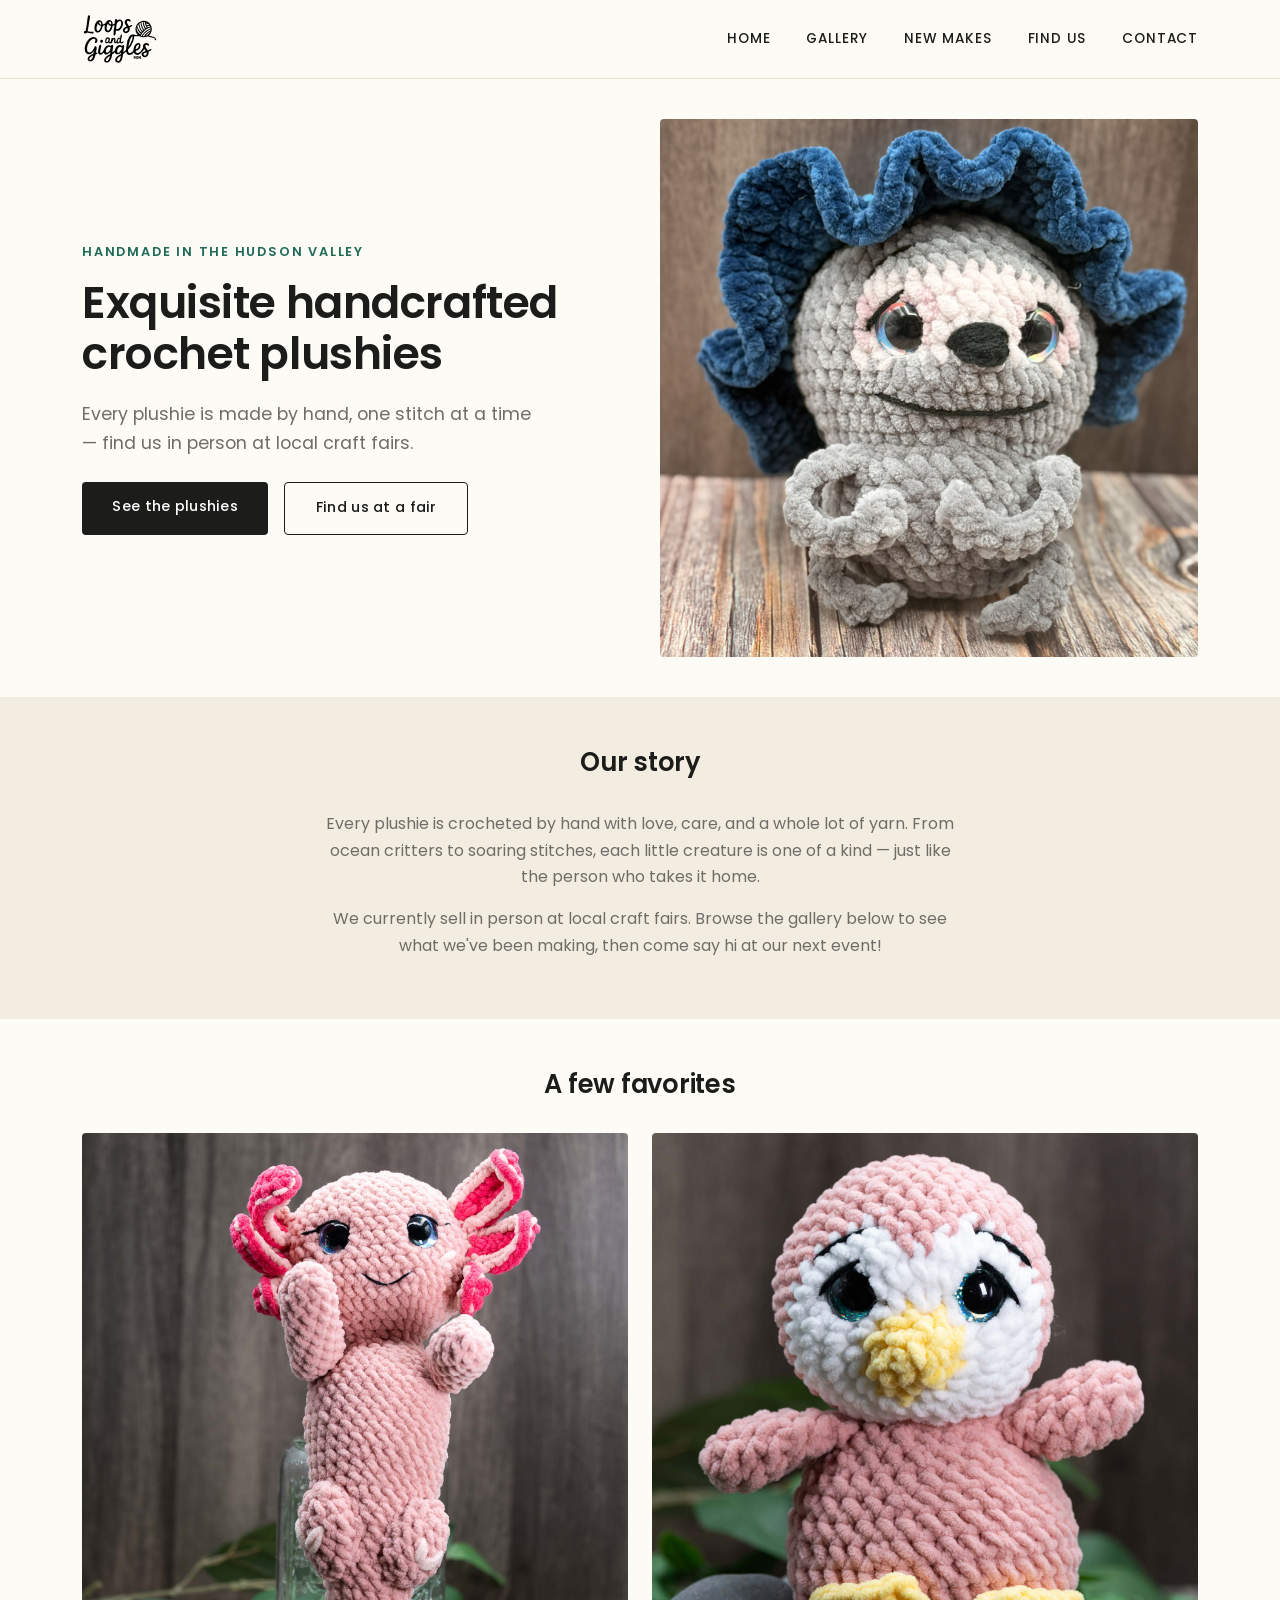
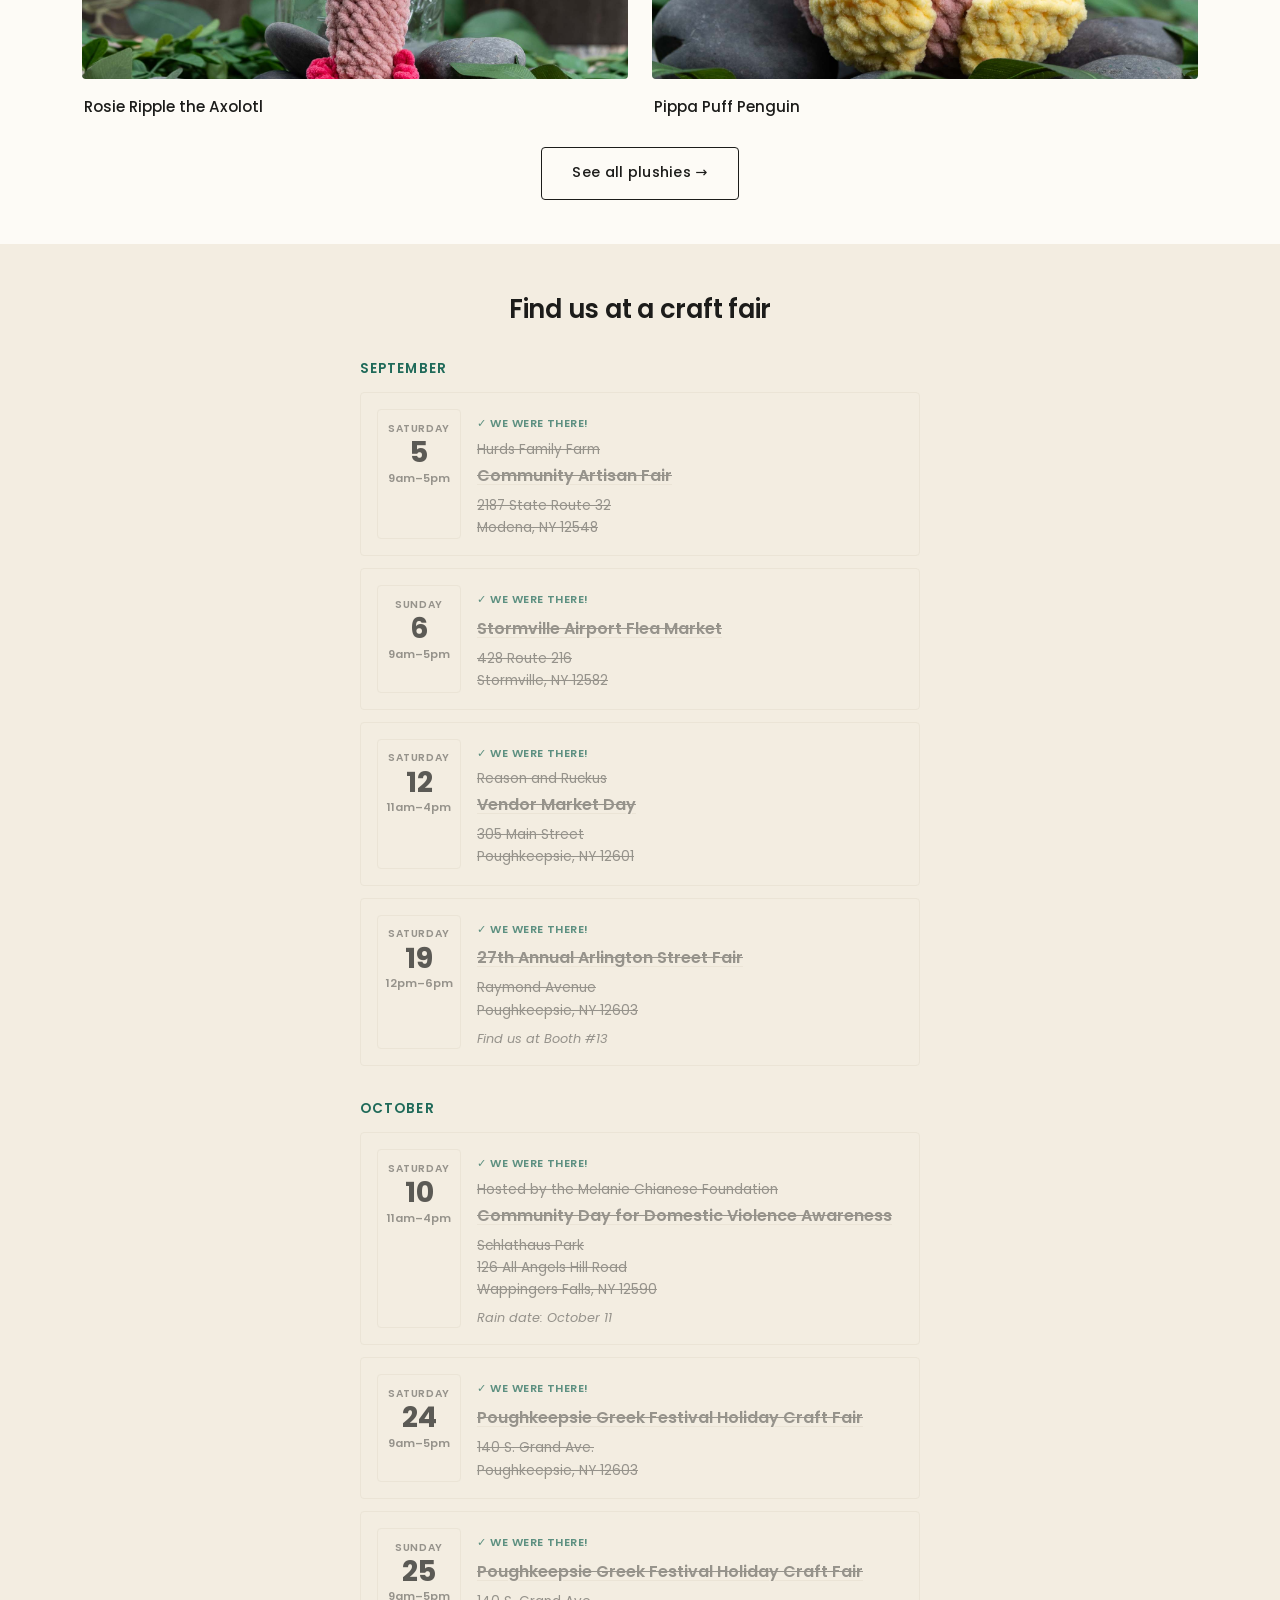
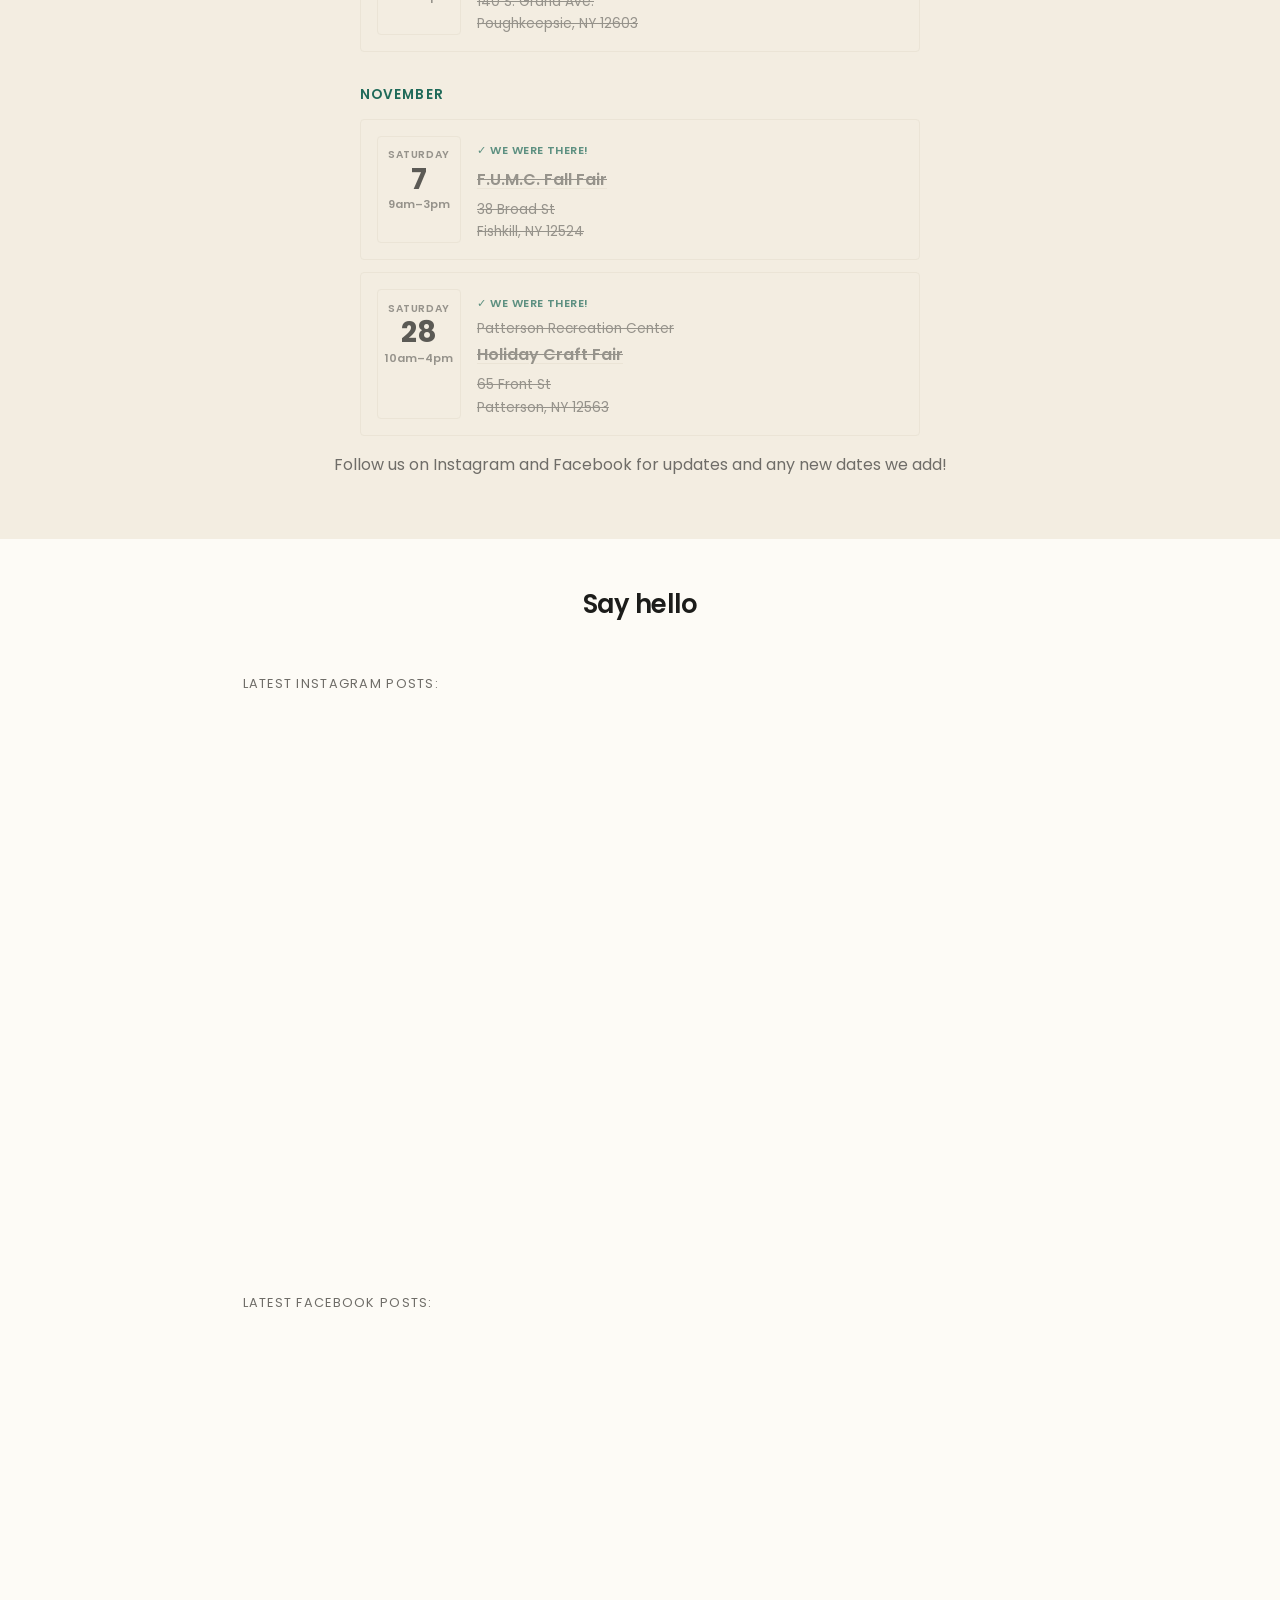
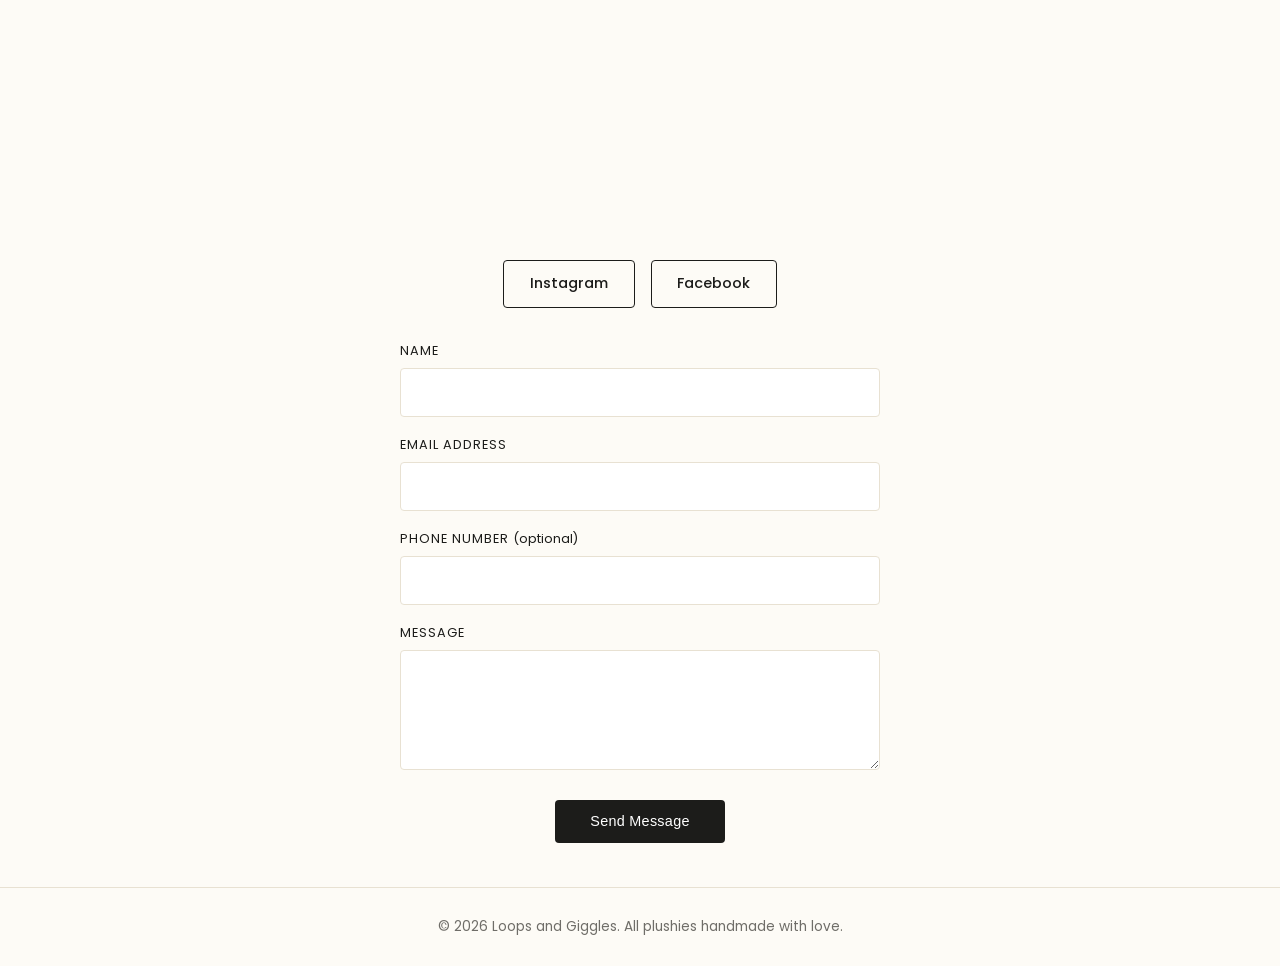
==== commit f66d45cc: "Add files via upload" ====
--- a/index.html
+++ b/index.html
@@ -54,12 +54,6 @@
   <div class="wrap">
     <h2>A few favorites</h2>
     <div class="gallery-grid">
-      <div class="product-card">
-        <img src="rexy-trex.jpg" alt="Rexy the T-Rex plushie">
-        <div class="product-info">
-          <h3>Rexy the T-Rex</h3>
-        </div>
-      </div>
       <div class="product-card">
         <img src="rosie-ripple-axolotl.jpg" alt="Rosie Ripple the Axolotl plushie">
         <div class="product-info">
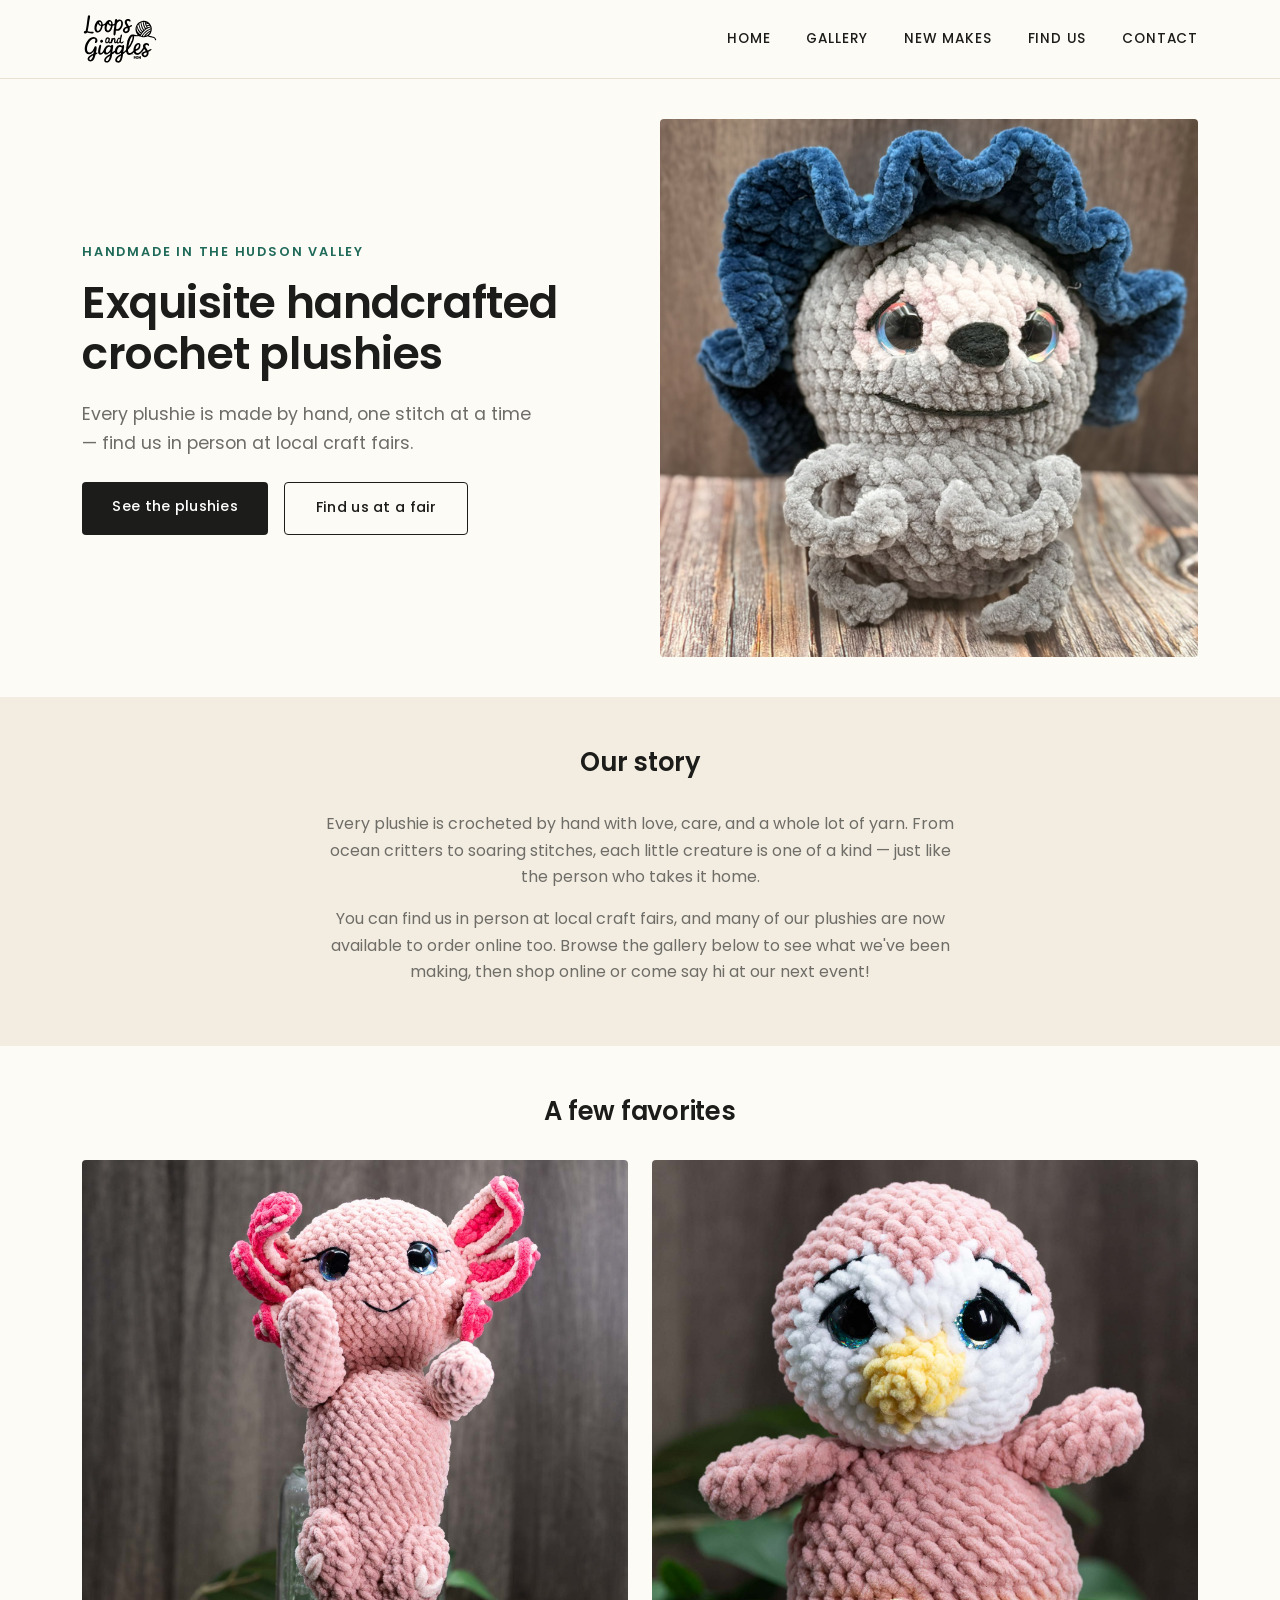
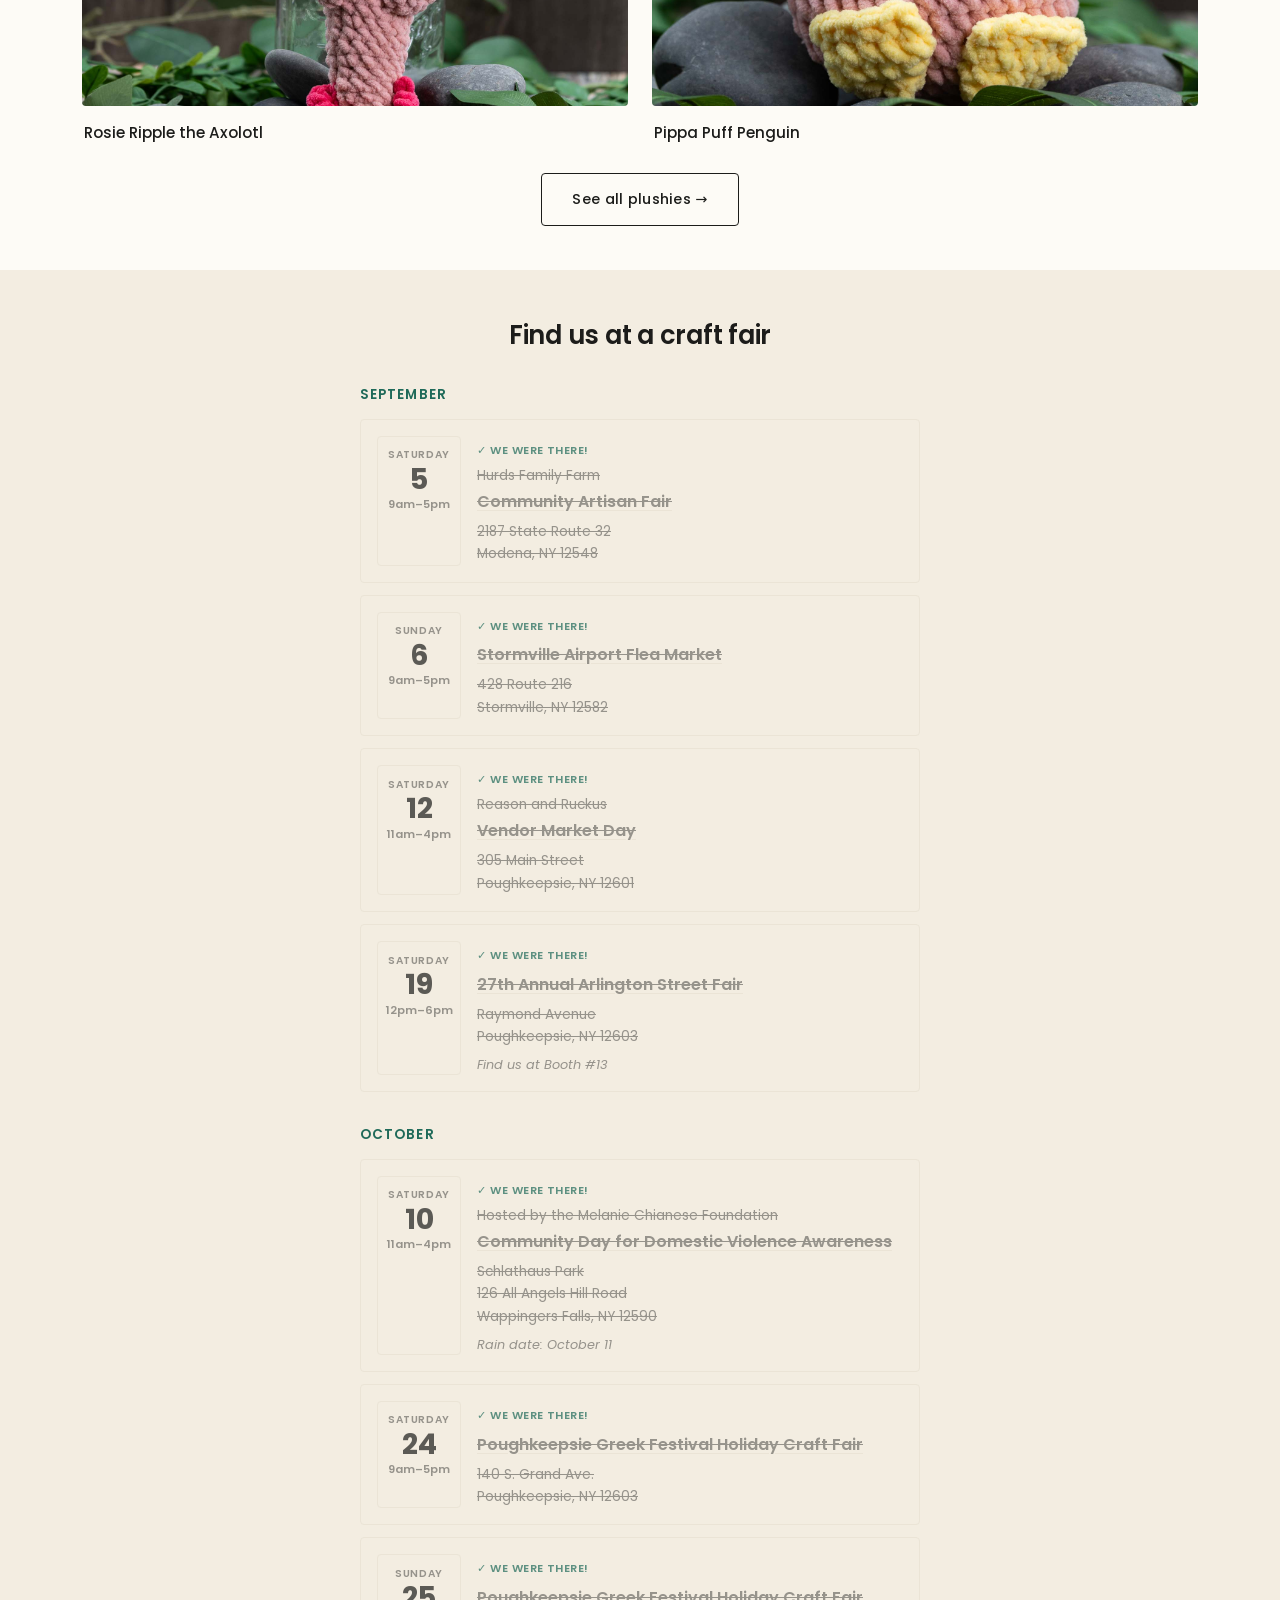
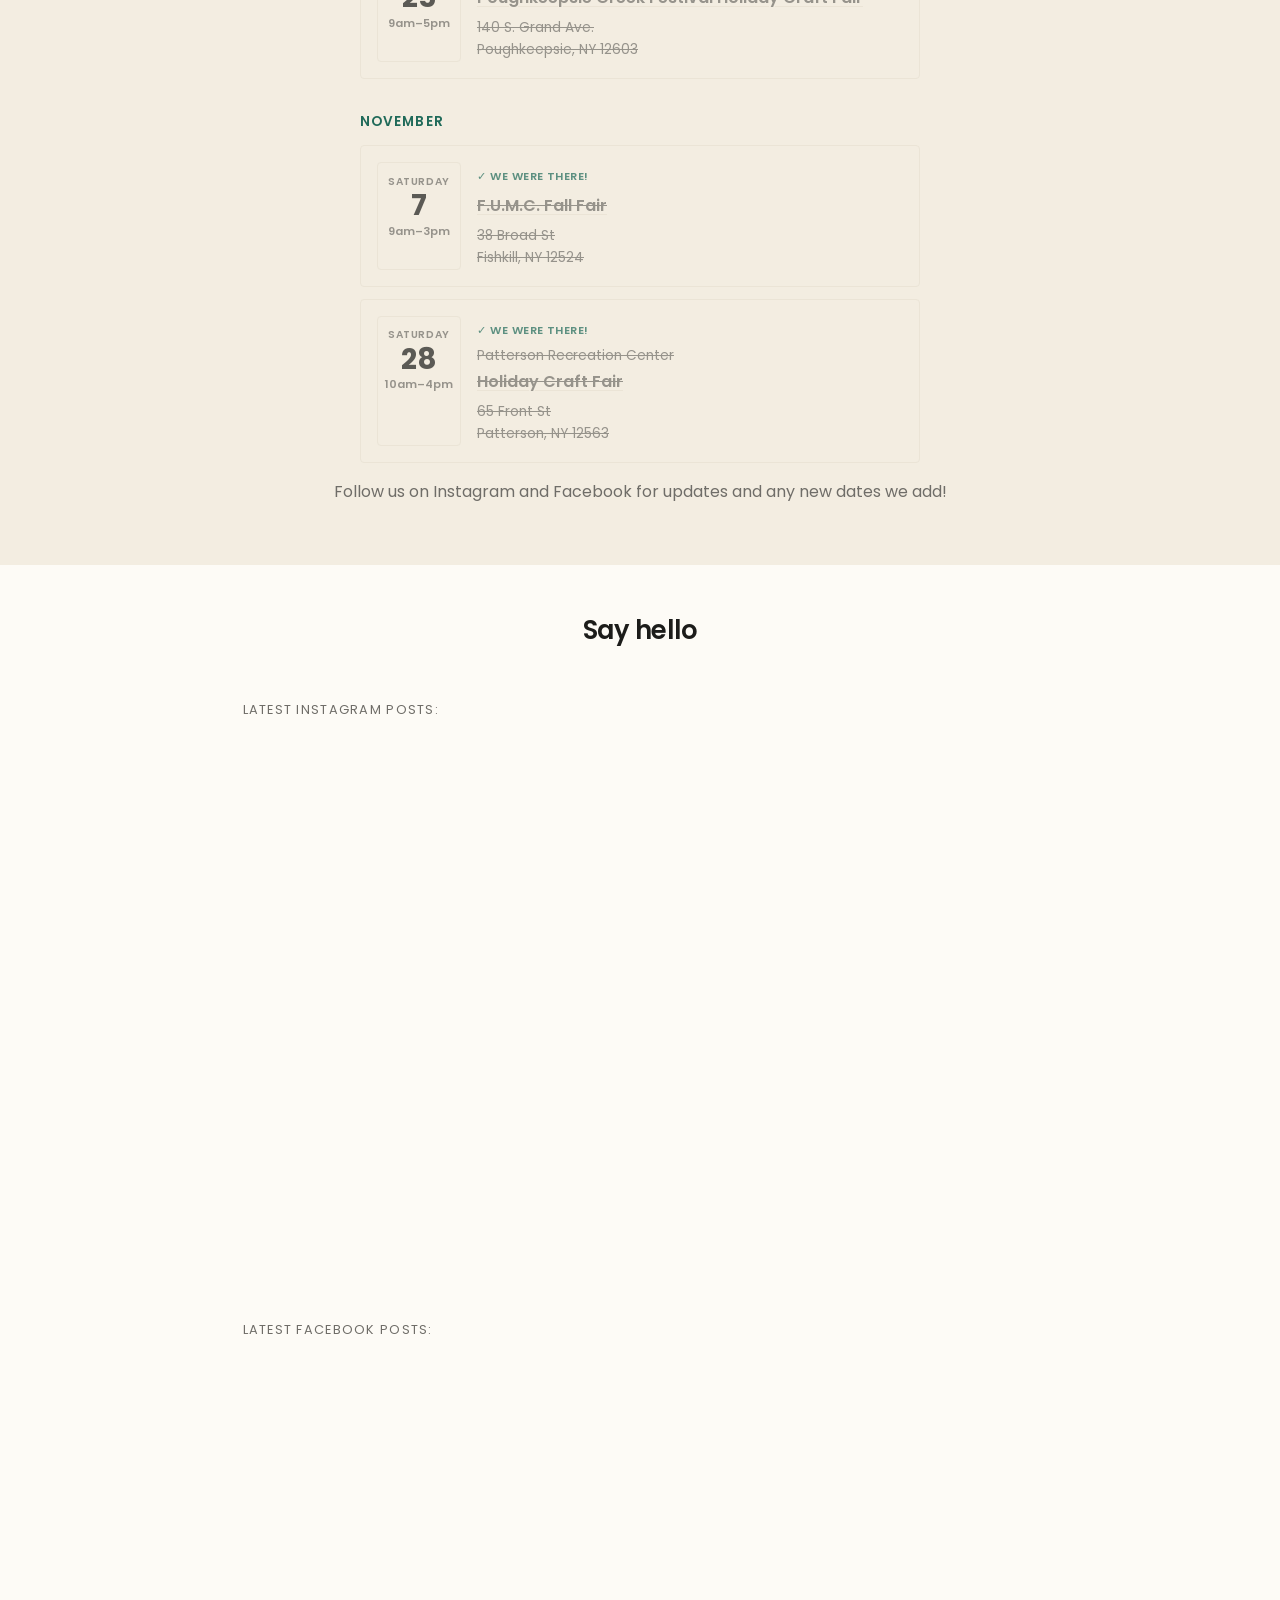
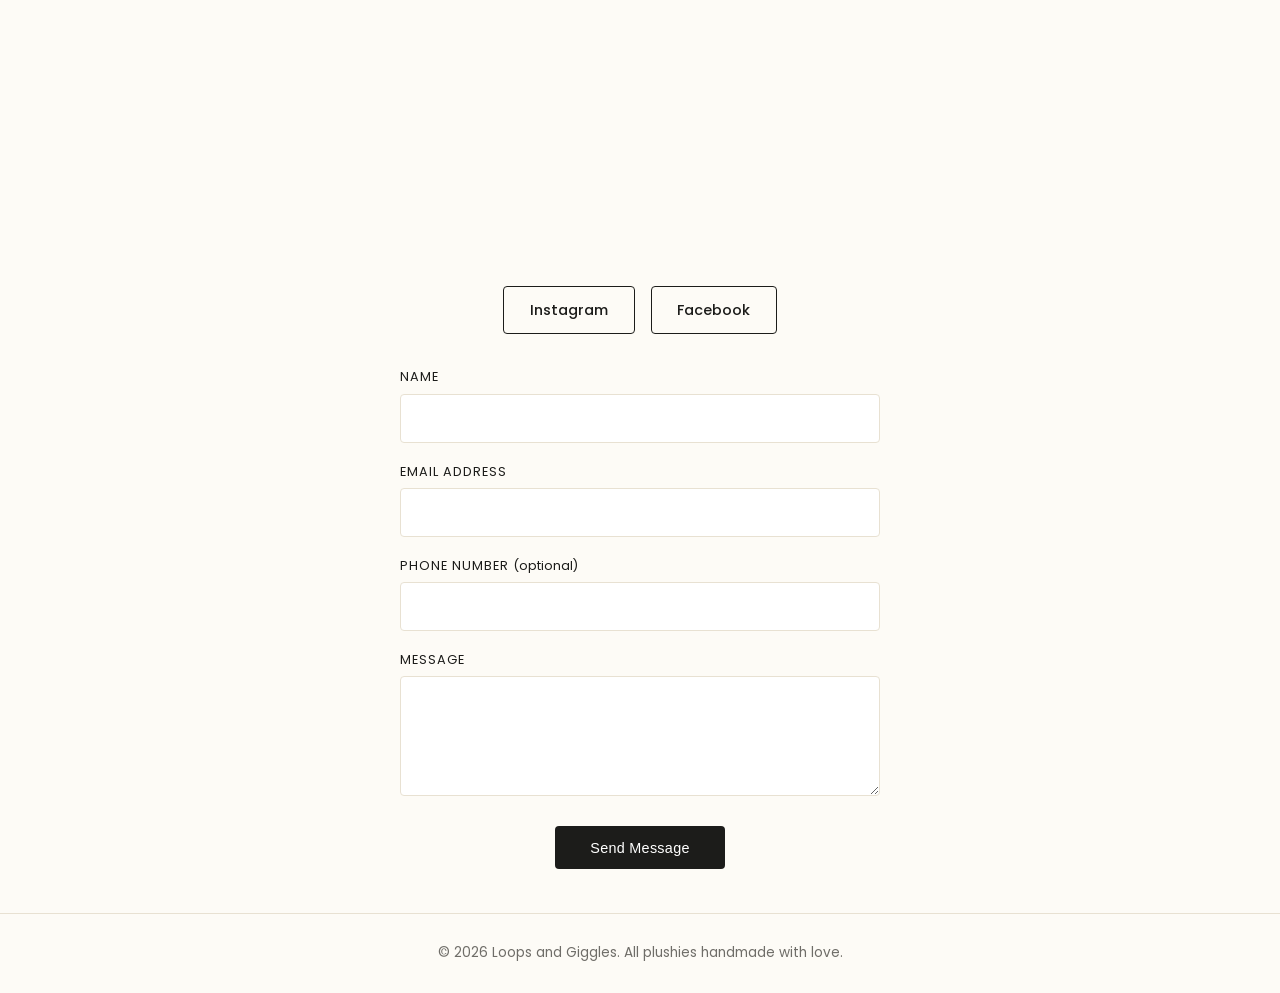
==== commit bf867c7c: "Add files via upload" ====
--- a/index.html
+++ b/index.html
@@ -46,7 +46,7 @@
   <div class="wrap">
     <h2>Our story</h2>
     <p>Every plushie is crocheted by hand with love, care, and a whole lot of yarn. From ocean critters to soaring stitches, each little creature is one of a kind &mdash; just like the person who takes it home.</p>
-    <p>We currently sell in person at local craft fairs. Browse the gallery below to see what we've been making, then come say hi at our next event!</p>
+    <p>You can find us in person at local craft fairs, and many of our plushies are now available to order online too. Browse the gallery below to see what we've been making, then shop online or come say hi at our next event!</p>
   </div>
 </section>
 
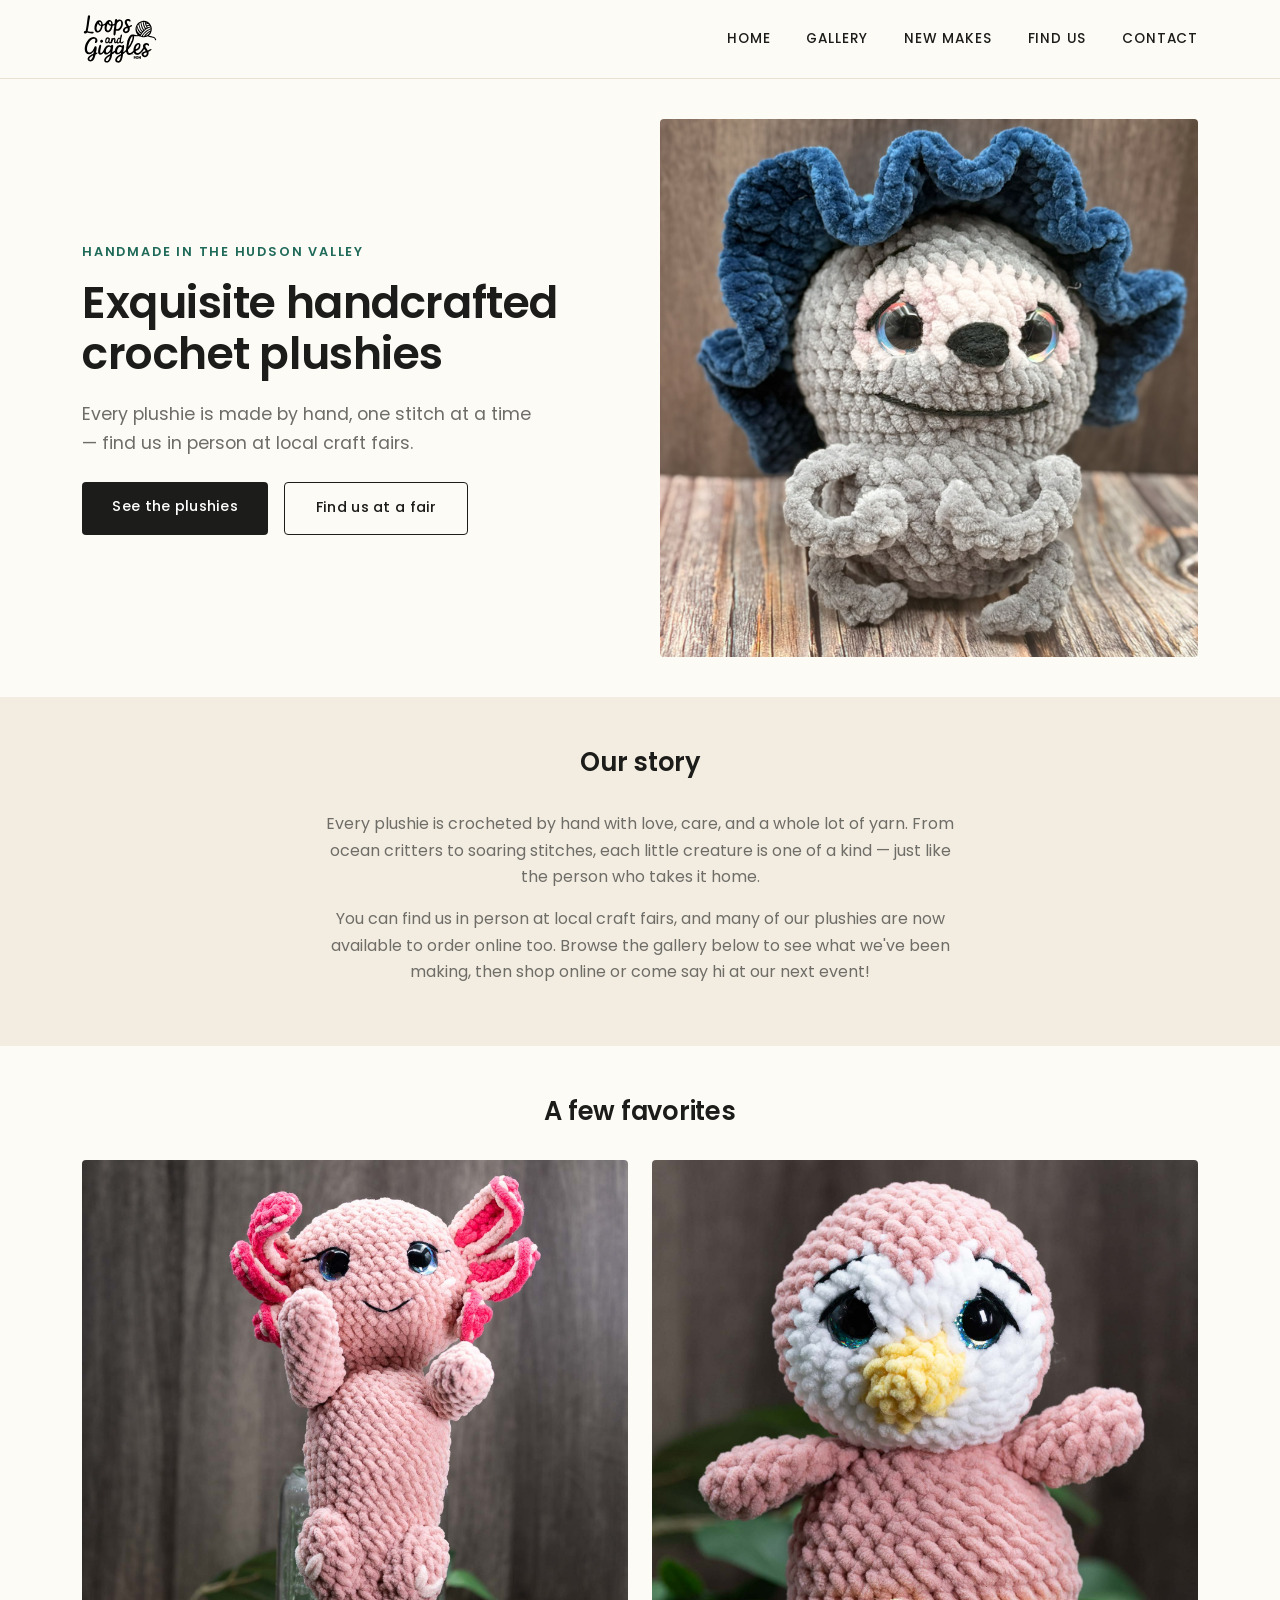
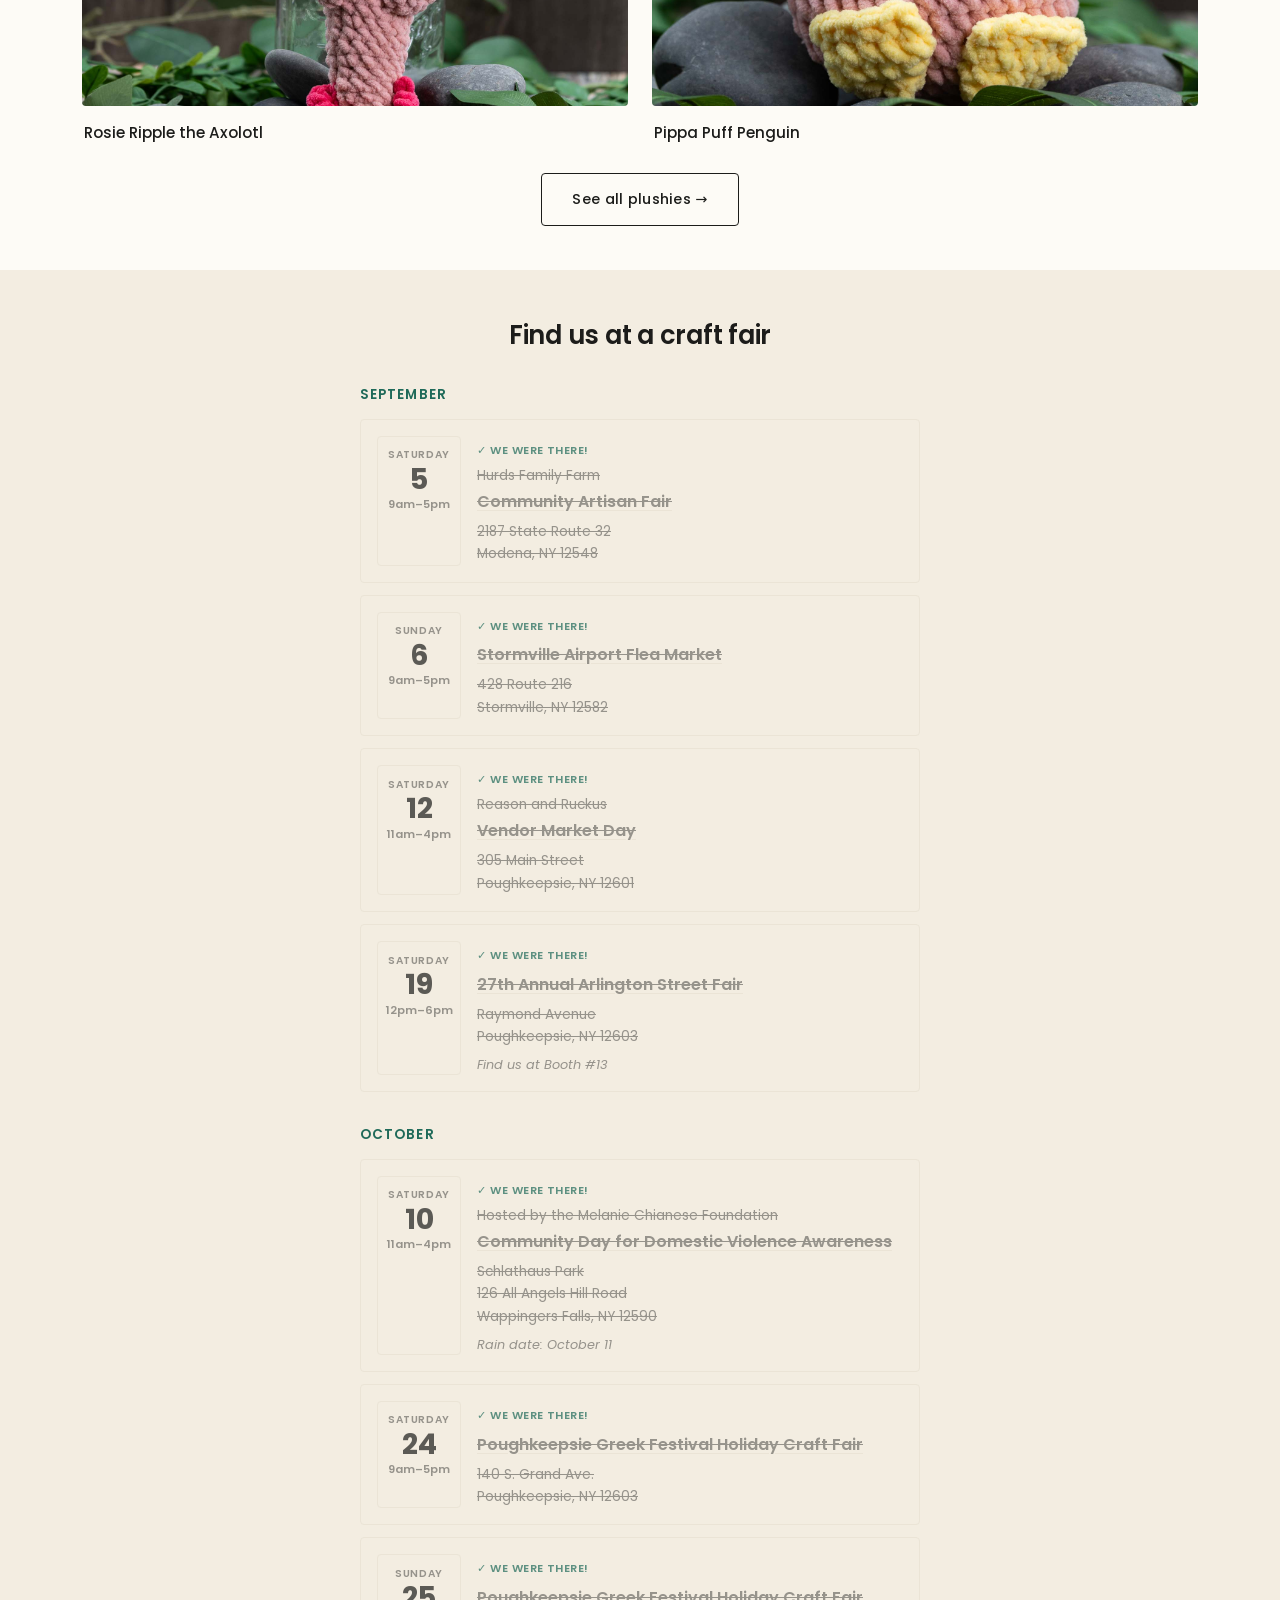
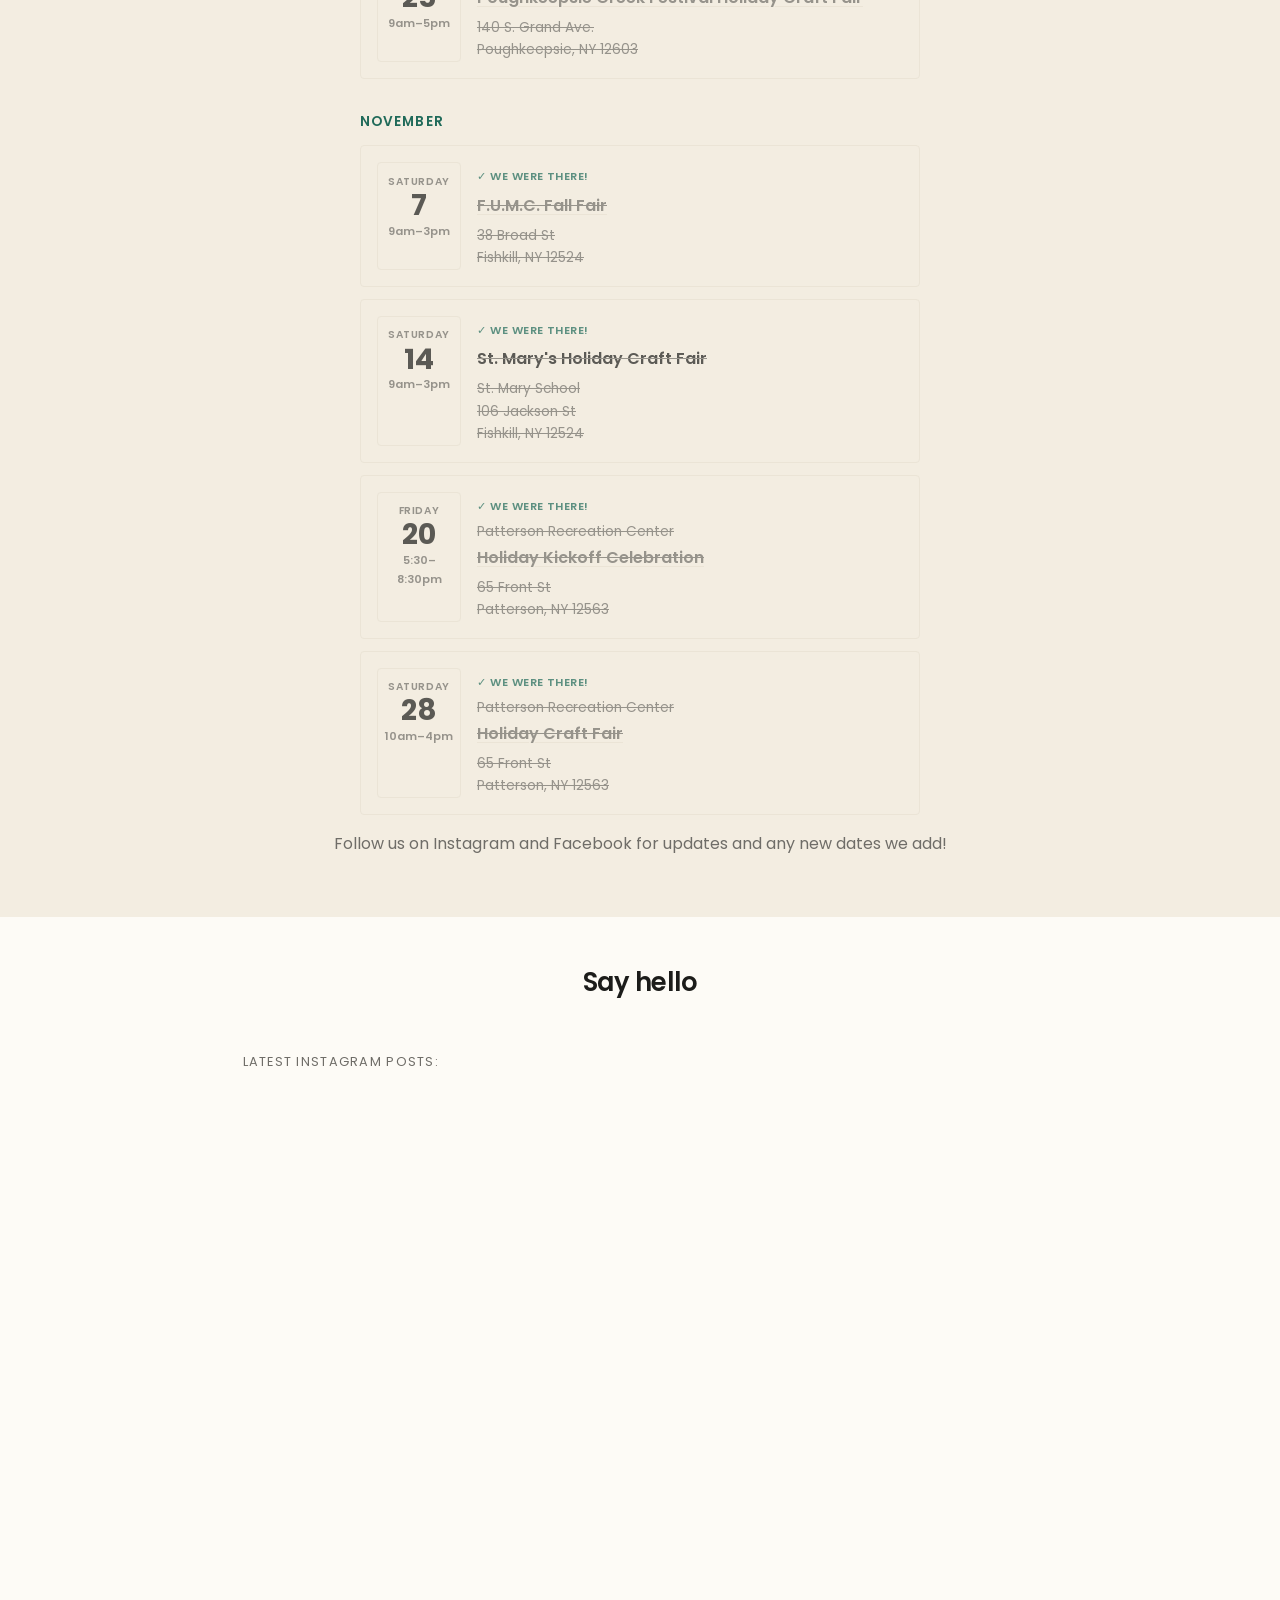
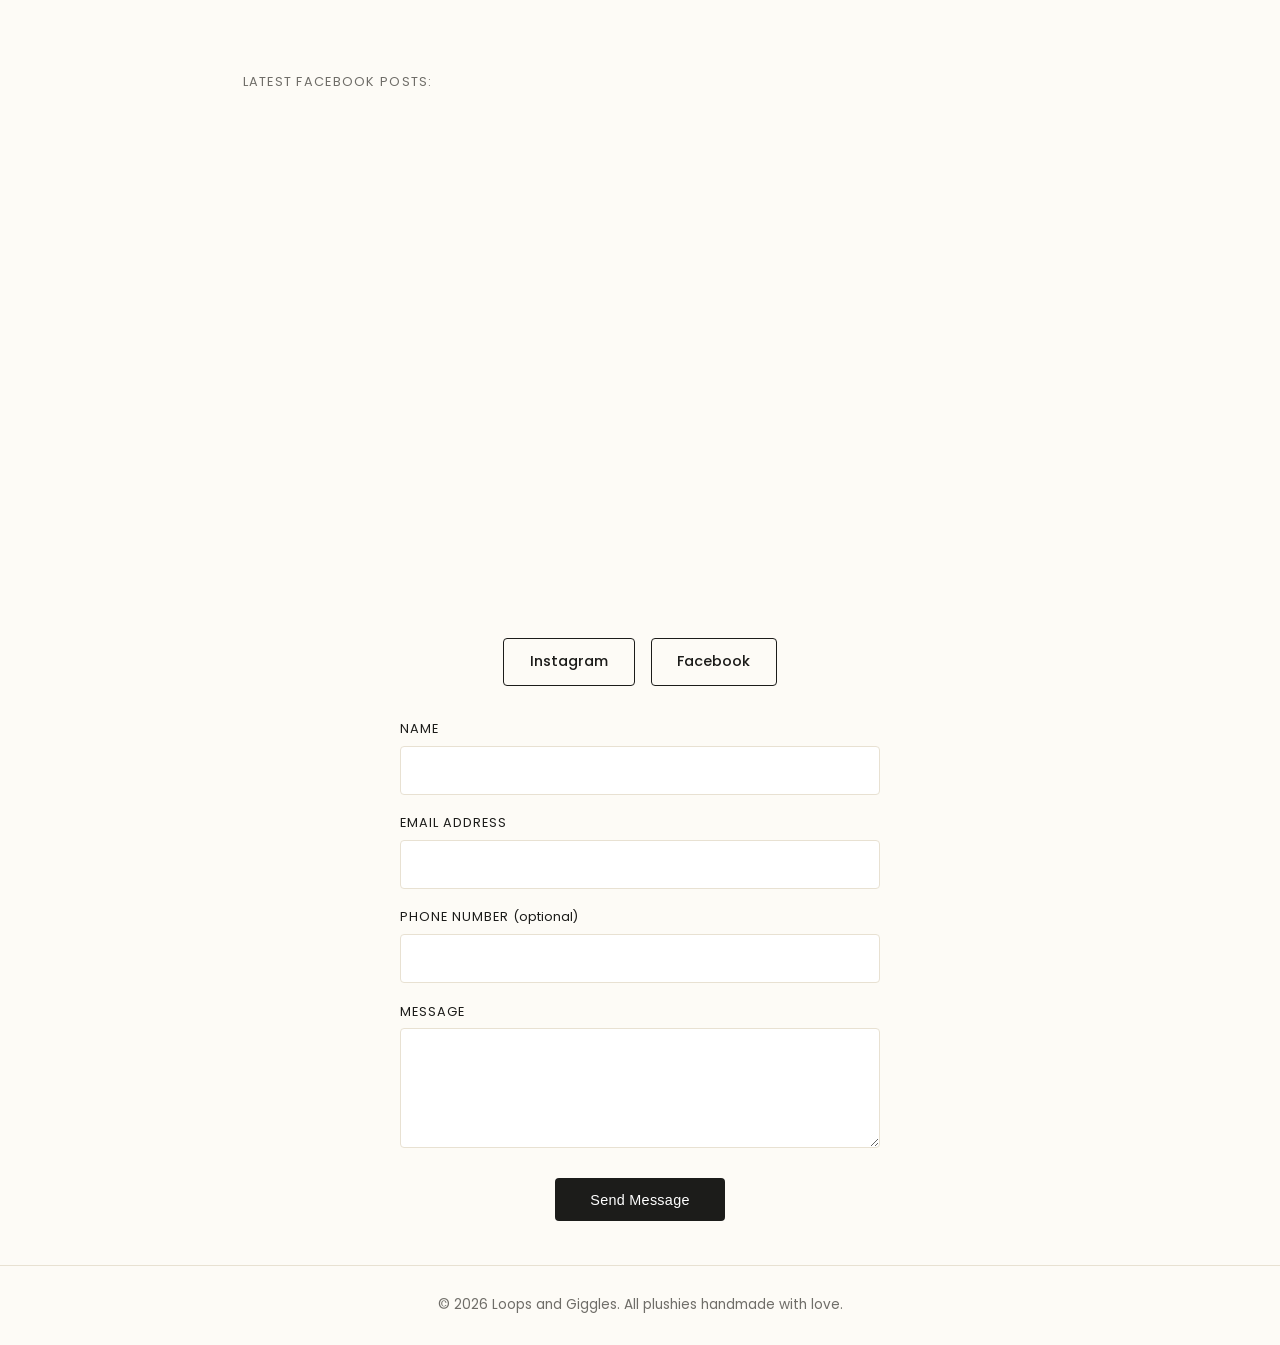
==== commit 9c1291e3: "Add files via upload" ====
--- a/index.html
+++ b/index.html
@@ -178,6 +178,29 @@
         <div class="fair-info">
           <p class="fair-title"><a href="https://www.facebook.com/FishkillUMC" target="_blank" rel="noopener">F.U.M.C. Fall Fair</a></p>
           <p class="fair-addr">38 Broad St<br>Fishkill, NY 12524</p>
+        </div>
+      </li>
+      <li class="fair-card" data-date="2026-11-14">
+        <div class="fair-badge">
+          <span class="fair-weekday">Saturday</span>
+          <span class="fair-day">14</span>
+          <span class="fair-hours">9am&ndash;3pm</span>
+        </div>
+        <div class="fair-info">
+          <p class="fair-title">St. Mary's Holiday Craft Fair</p>
+          <p class="fair-addr">St. Mary School<br>106 Jackson St<br>Fishkill, NY 12524</p>
+        </div>
+      </li>
+      <li class="fair-card" data-date="2026-11-20">
+        <div class="fair-badge">
+          <span class="fair-weekday">Friday</span>
+          <span class="fair-day">20</span>
+          <span class="fair-hours">5:30&ndash;8:30pm</span>
+        </div>
+        <div class="fair-info">
+          <p class="fair-host">Patterson Recreation Center</p>
+          <p class="fair-title"><a href="https://www.facebook.com/profile.php?id=100057371863243" target="_blank" rel="noopener">Holiday Kickoff Celebration</a></p>
+          <p class="fair-addr">65 Front St<br>Patterson, NY 12563</p>
         </div>
       </li>
       <li class="fair-card" data-date="2026-11-28">
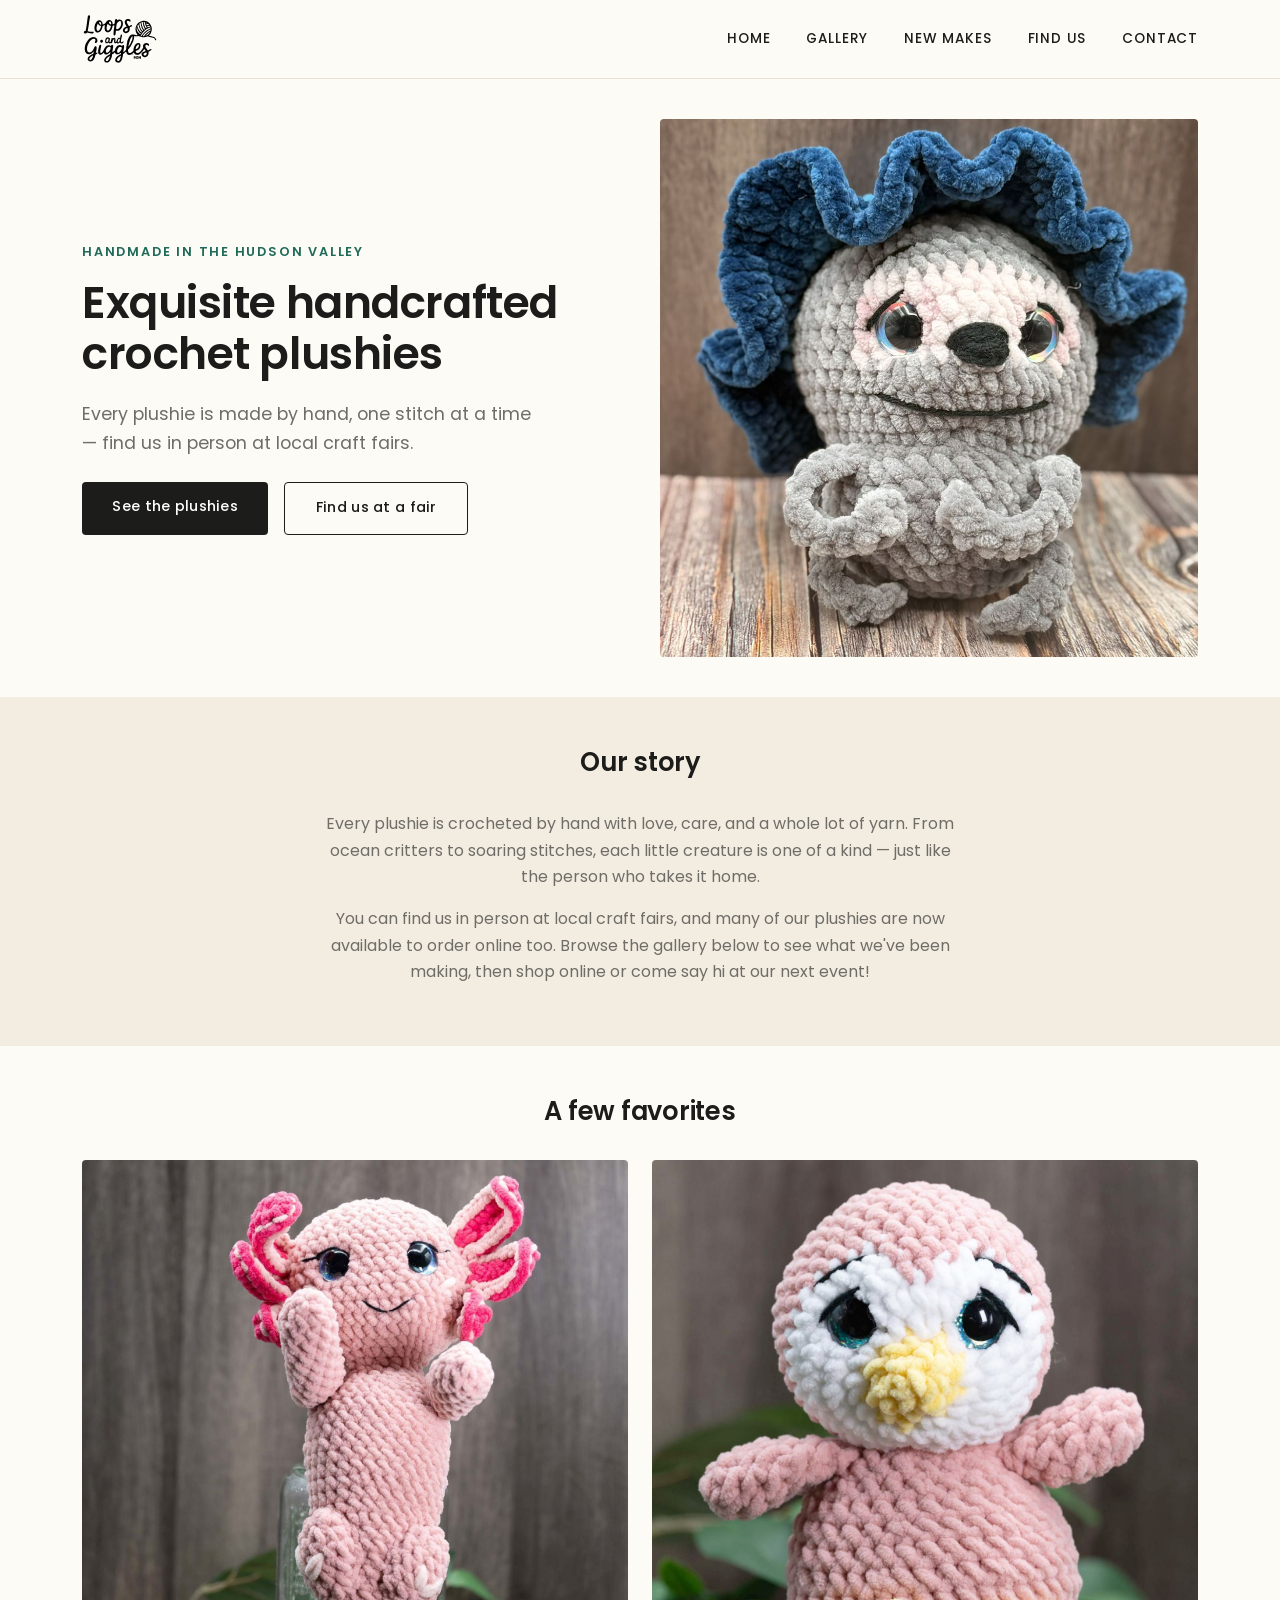
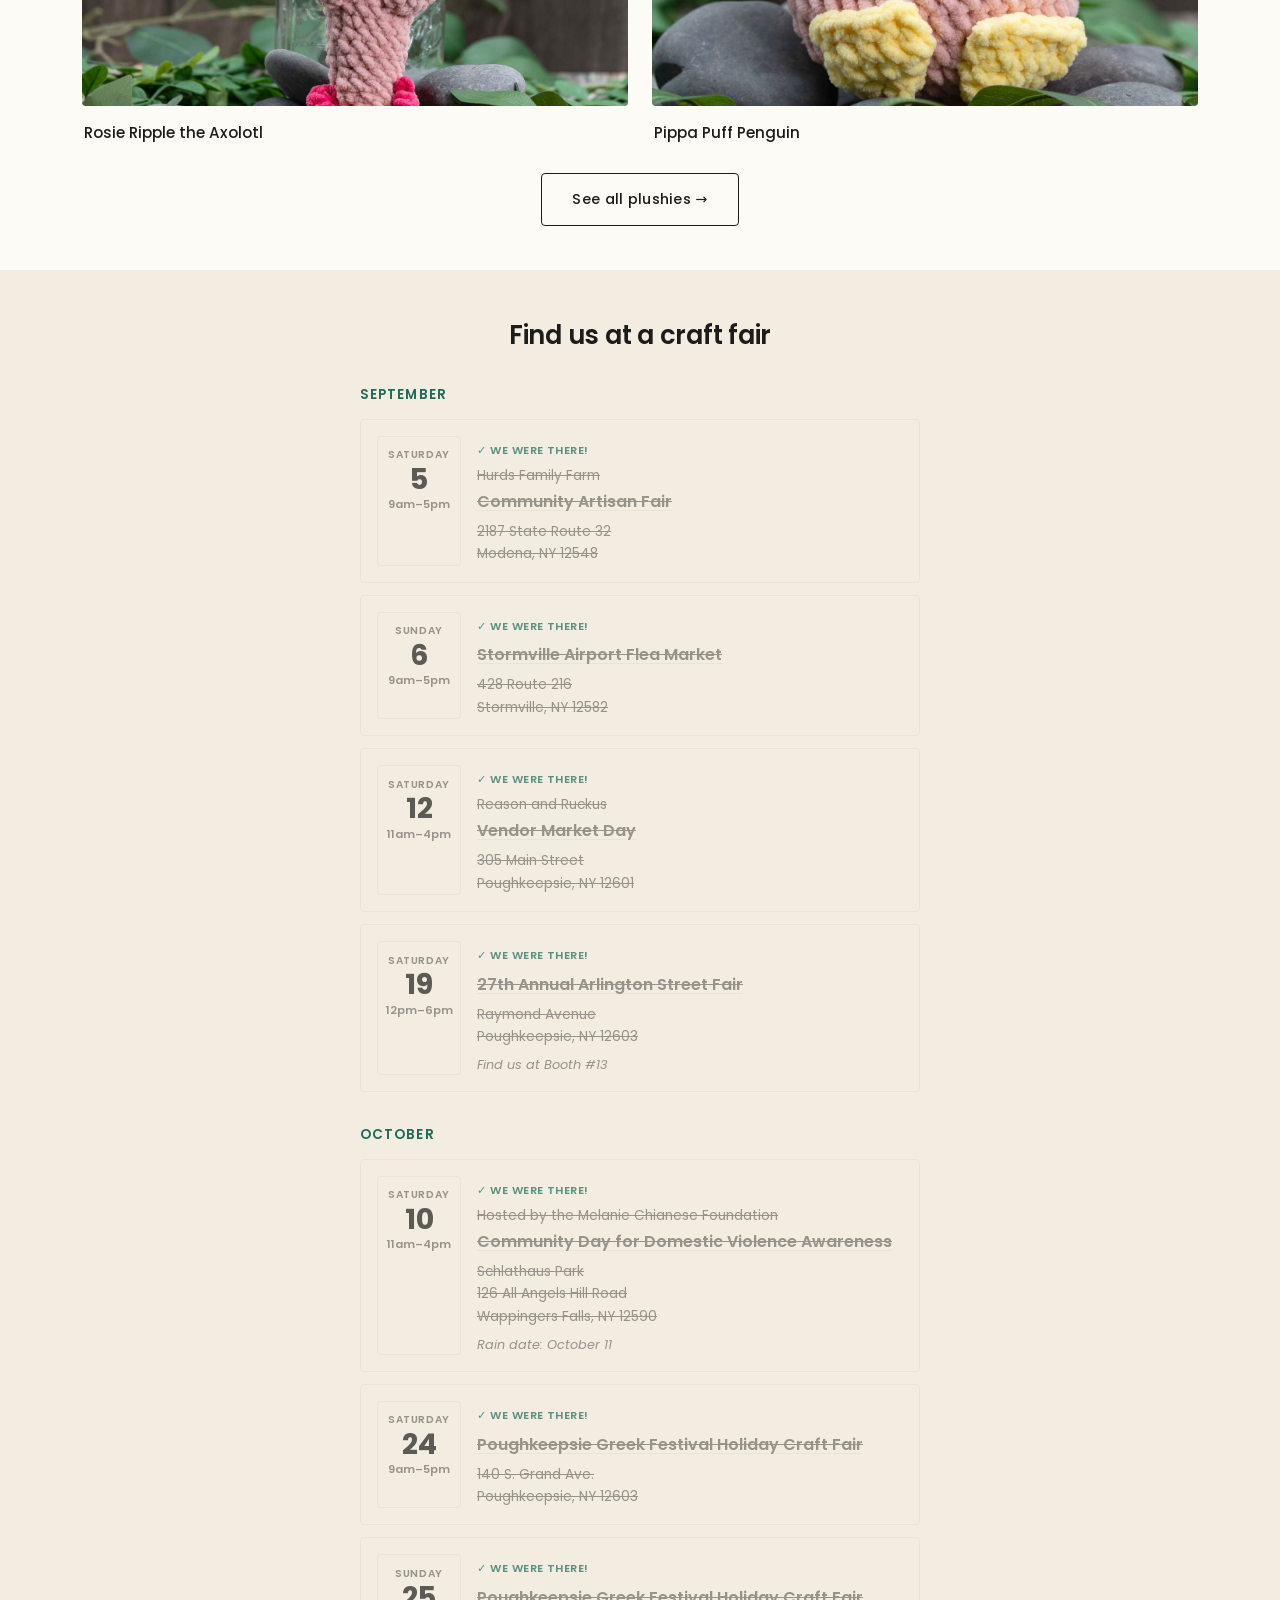
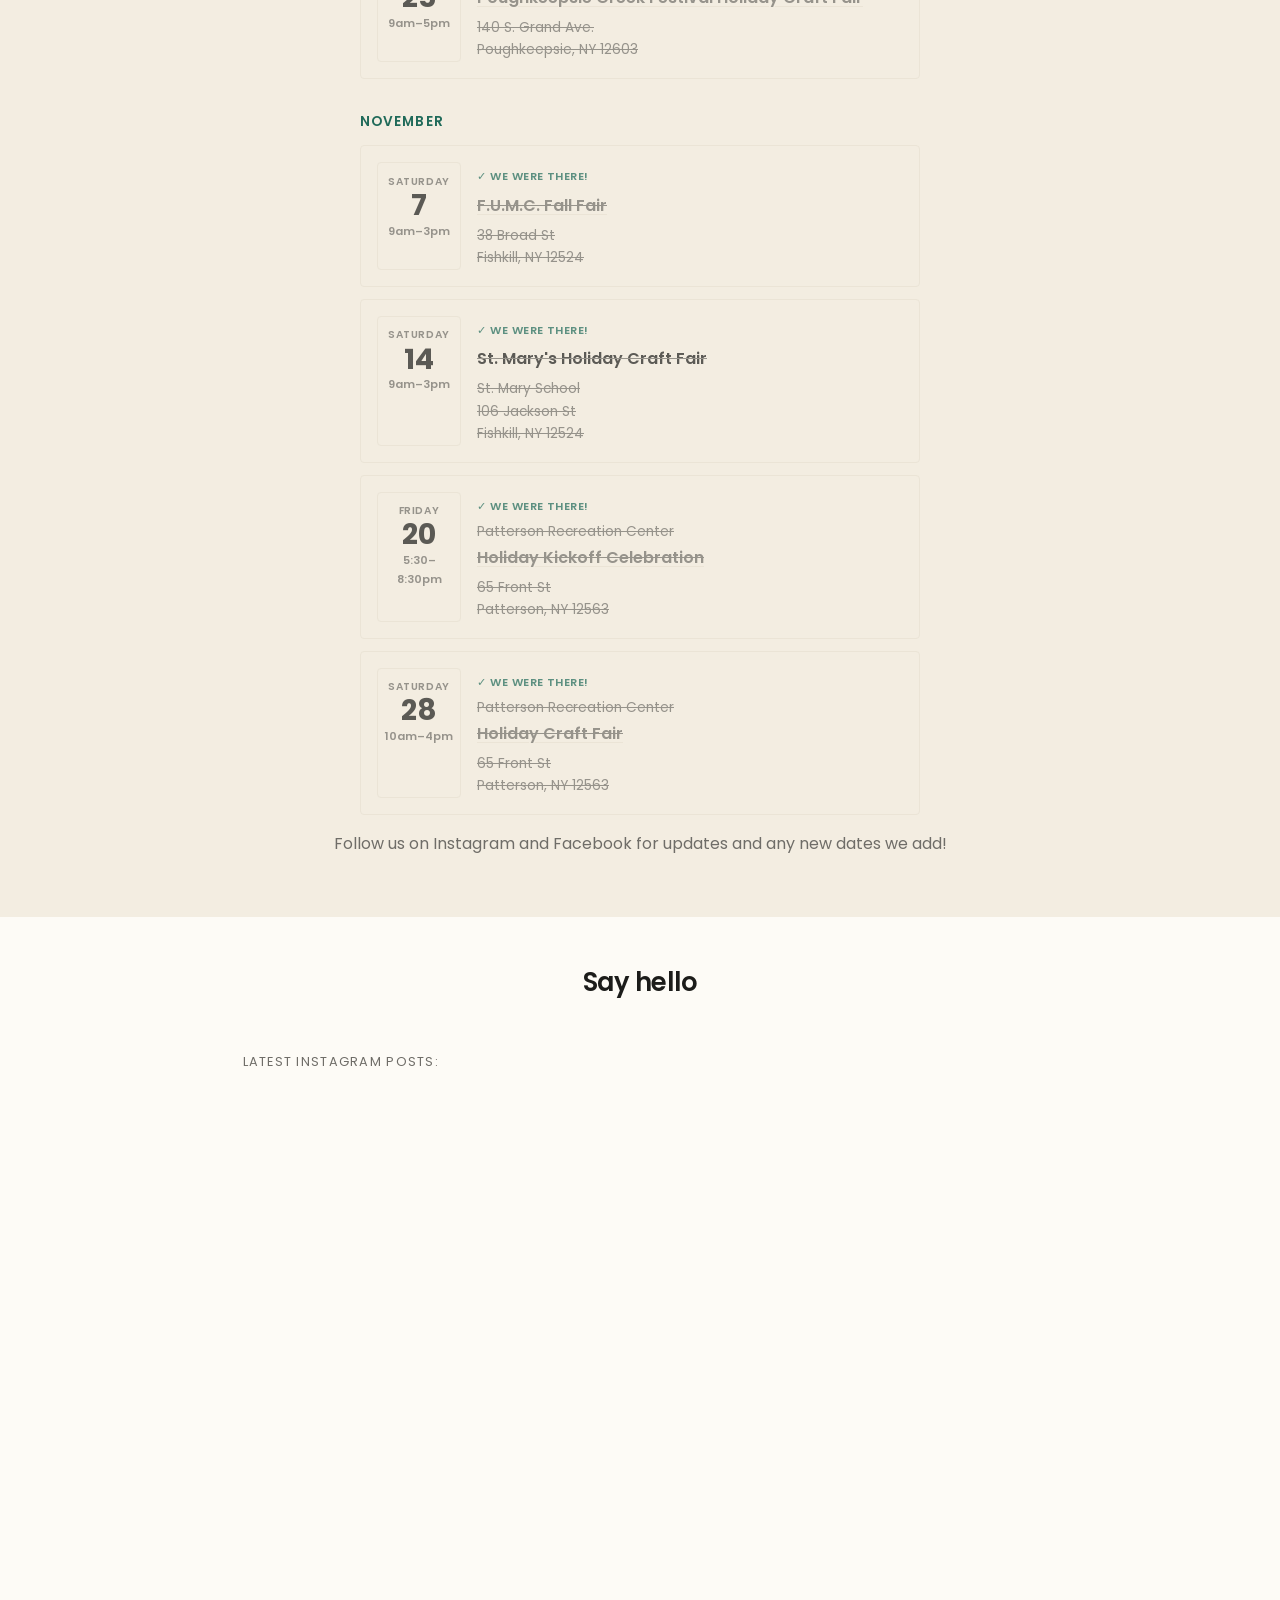
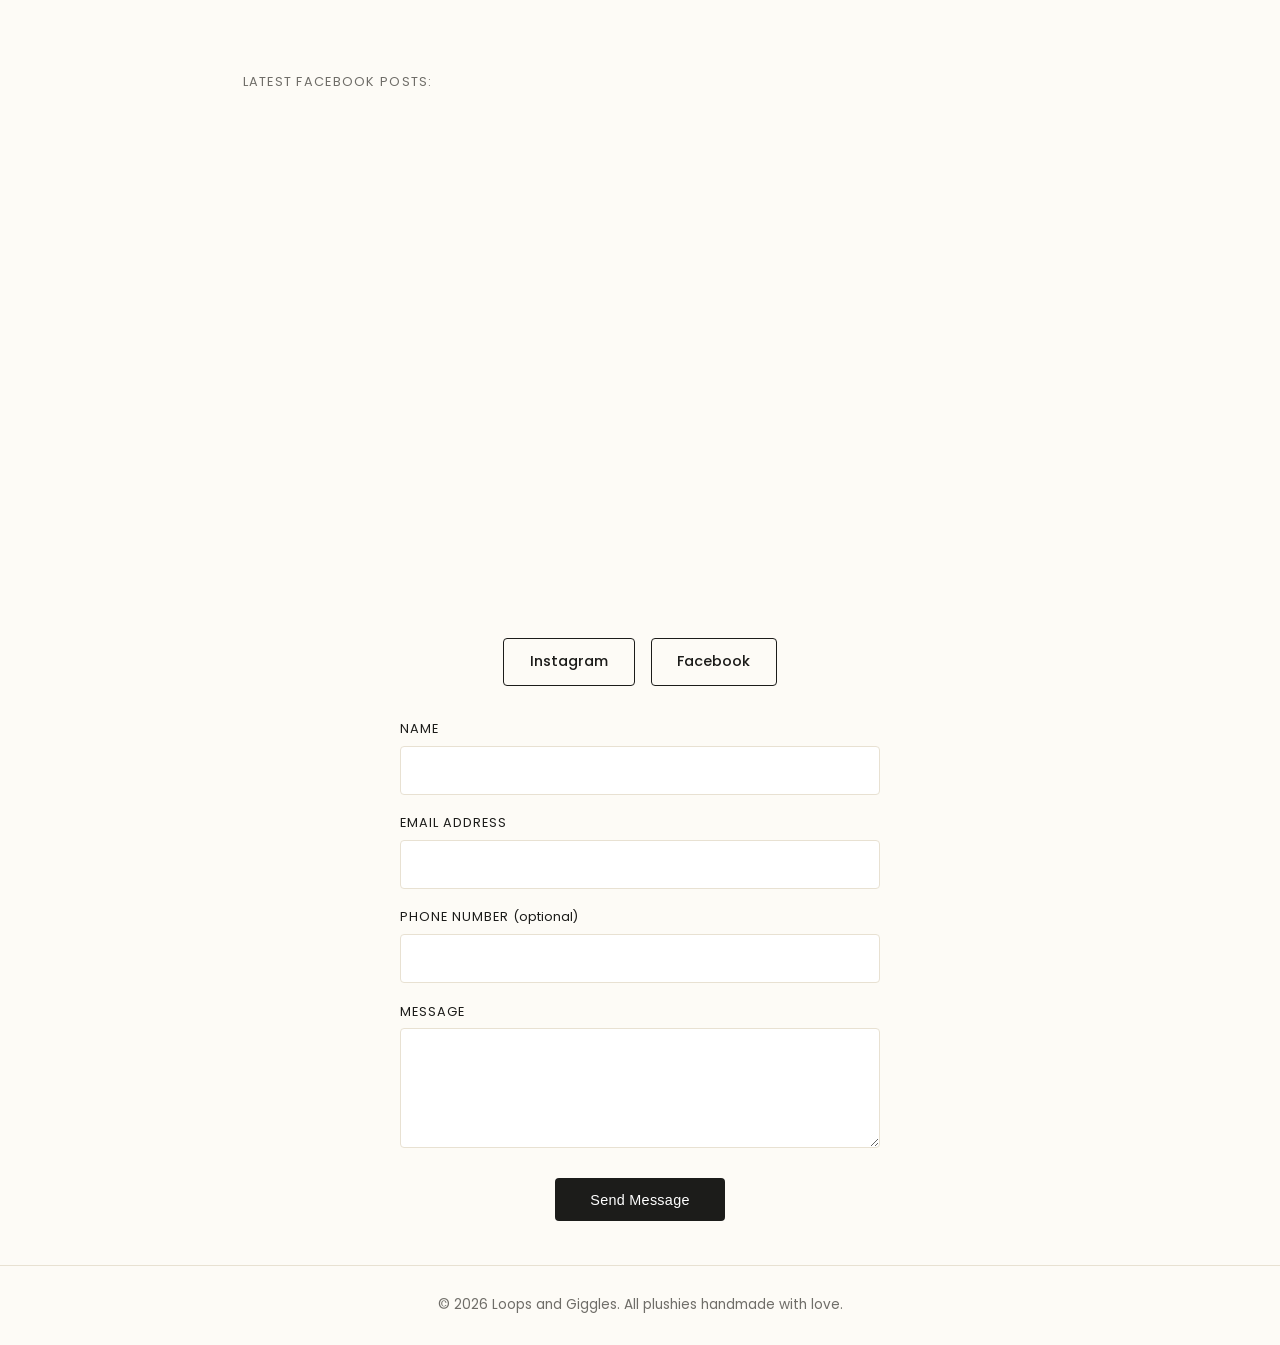
==== commit 3fba99d3: "Add files via upload" ====
--- a/index.html
+++ b/index.html
@@ -5,6 +5,16 @@
 <meta name="viewport" content="width=device-width, initial-scale=1.0">
 <title>Loops and Giggles | Handcrafted Crochet Plushies</title>
 <meta name="description" content="Exquisite handcrafted crocheted plushies by Loops and Giggles. Find us at local craft fairs!">
+<meta property="og:type" content="website">
+<meta property="og:site_name" content="Loops and Giggles">
+<meta property="og:title" content="Loops and Giggles | Handcrafted Crochet Plushies">
+<meta property="og:description" content="Handcrafted crochet plushies, made in the Hudson Valley. Shop online or find us at local craft fairs!">
+<meta property="og:url" content="https://loopsandgiggles.com/">
+<meta property="og:image" content="https://loopsandgiggles.com/share-preview.jpg">
+<meta property="og:image:width" content="1200">
+<meta property="og:image:height" content="630">
+<meta property="og:image:alt" content="Loops and Giggles logo with four handmade crochet plushies">
+<meta name="twitter:card" content="summary_large_image">
 <link rel="icon" type="image/svg+xml" href="favicon.svg">
 <link rel="preconnect" href="https://fonts.googleapis.com">
 <link href="https://fonts.googleapis.com/css2?family=Poppins:wght@400;500;600&display=swap" rel="stylesheet">
@@ -55,13 +65,13 @@
     <h2>A few favorites</h2>
     <div class="gallery-grid">
       <div class="product-card">
-        <img src="rosie-ripple-axolotl.jpg" alt="Rosie Ripple the Axolotl plushie">
+        <img loading="lazy" src="rosie-ripple-axolotl.jpg" alt="Rosie Ripple the Axolotl plushie">
         <div class="product-info">
           <h3>Rosie Ripple the Axolotl</h3>
         </div>
       </div>
       <div class="product-card">
-        <img src="pippa-puff-penguin.jpg" alt="Pippa Puff Penguin plushie">
+        <img loading="lazy" src="pippa-puff-penguin.jpg" alt="Pippa Puff Penguin plushie">
         <div class="product-info">
           <h3>Pippa Puff Penguin</h3>
         </div>
--- a/style.css
+++ b/style.css
@@ -639,3 +639,67 @@
   }
   .hero-copy h1 { font-size: 2.1rem; }
 }
+
+/* Gallery filters */
+.gallery-filters {
+  max-width: 1180px;
+  margin: 0 auto;
+  padding: 1rem 2rem 1.75rem;
+  text-align: center;
+}
+
+.filter-selects {
+  display: flex;
+  flex-wrap: wrap;
+  justify-content: center;
+  gap: 0.75rem 1.5rem;
+}
+
+.filter-field {
+  display: flex;
+  align-items: center;
+  gap: 0.5rem;
+}
+
+.filter-label {
+  font-size: 0.75rem;
+  font-weight: 600;
+  letter-spacing: 0.08em;
+  text-transform: uppercase;
+  color: var(--ink-soft);
+}
+
+.filter-field select {
+  font: inherit;
+  font-size: 0.85rem;
+  color: var(--ink);
+  background-color: var(--bg);
+  border: 1px solid var(--border);
+  border-radius: 999px;
+  padding: 0.4rem 2.2rem 0.4rem 1rem;
+  min-width: 11rem;
+  cursor: pointer;
+  appearance: none;
+  -webkit-appearance: none;
+  background-image: url("data:image/svg+xml,%3Csvg xmlns='http://www.w3.org/2000/svg' width='12' height='8' viewBox='0 0 12 8'%3E%3Cpath d='M1 1l5 5 5-5' fill='none' stroke='%231f6a59' stroke-width='1.8' stroke-linecap='round' stroke-linejoin='round'/%3E%3C/svg%3E");
+  background-repeat: no-repeat;
+  background-position: right 0.9rem center;
+}
+
+.filter-field select:hover,
+.filter-field select:focus { border-color: var(--accent); outline: none; }
+
+.filter-empty {
+  margin: 1rem 0 0;
+  color: var(--ink-soft);
+}
+
+.product-card[hidden],
+section[hidden] { display: none; }
+
+@media (max-width: 480px) {
+  .gallery-filters { padding: 0.75rem 1rem 1.25rem; }
+  .filter-selects { flex-direction: column; align-items: stretch; }
+  .filter-field { justify-content: space-between; }
+  .filter-field select { flex: 1; min-width: 0; }
+}
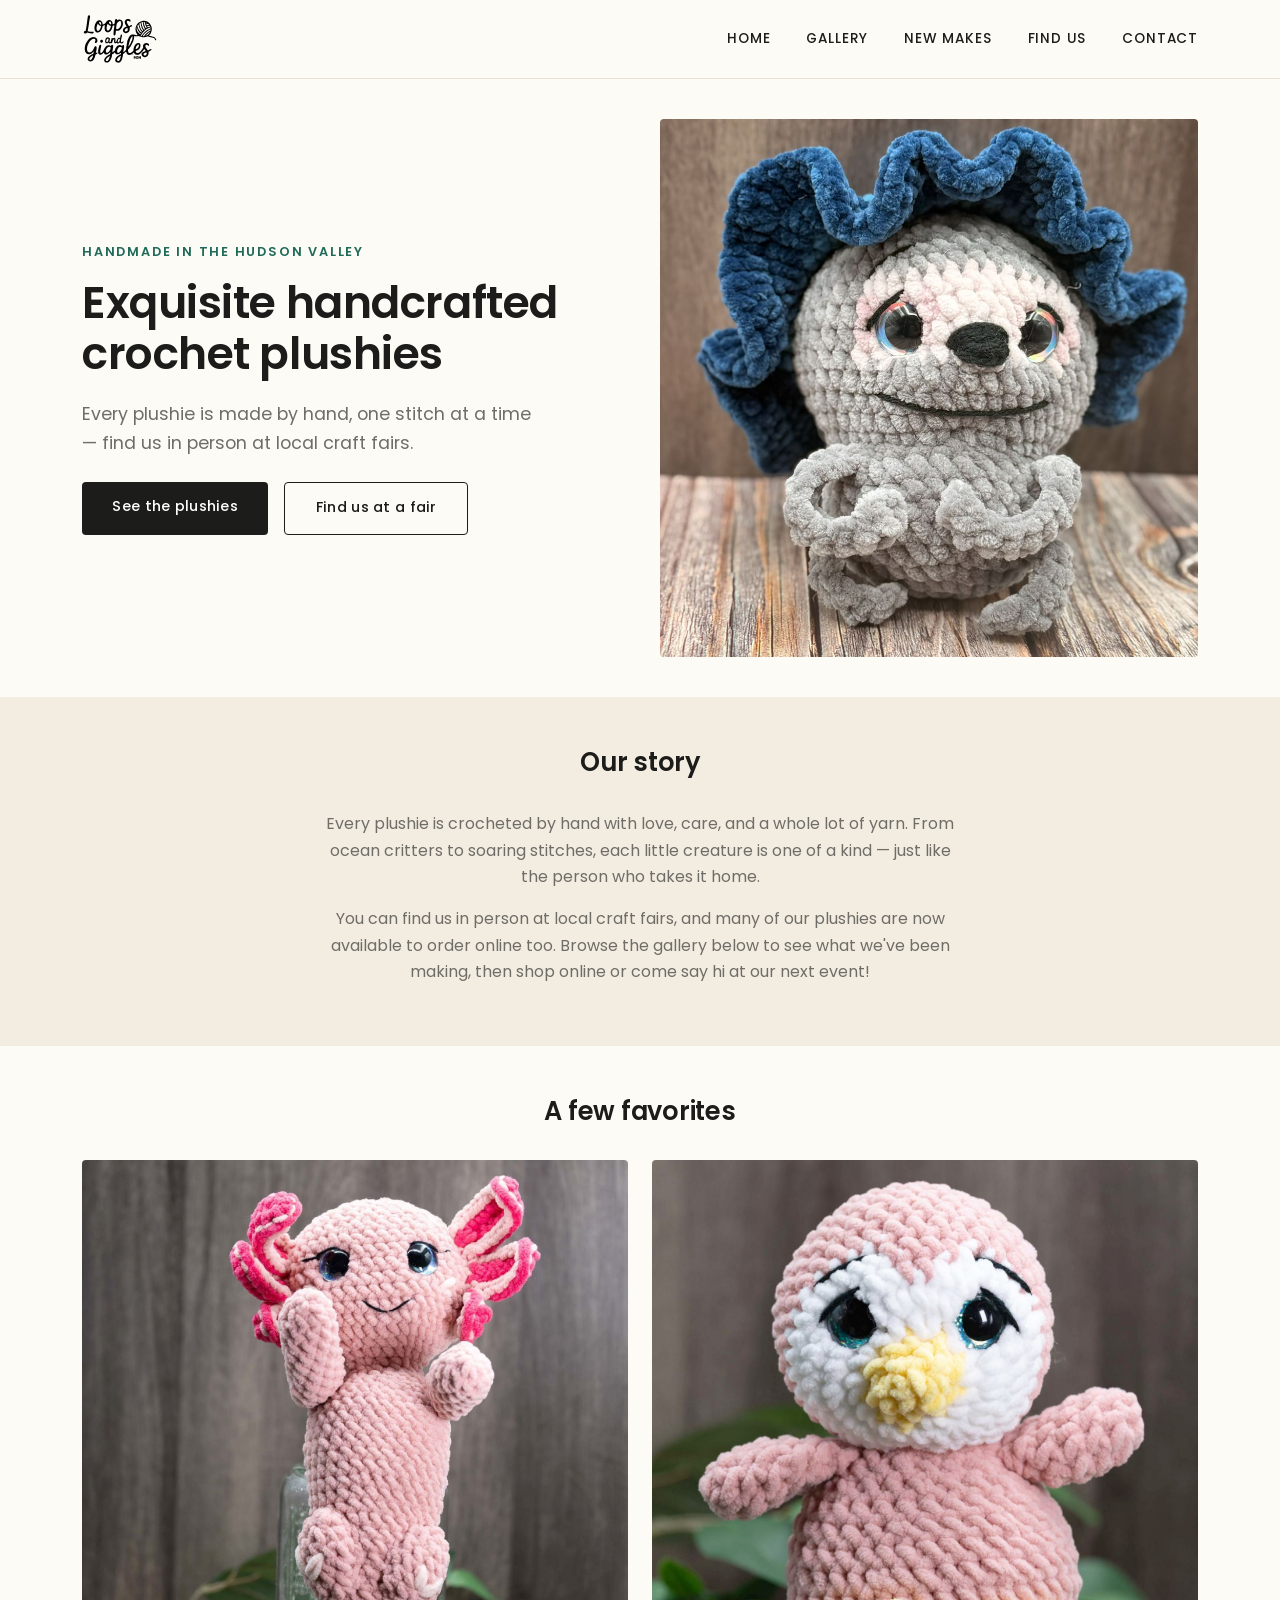
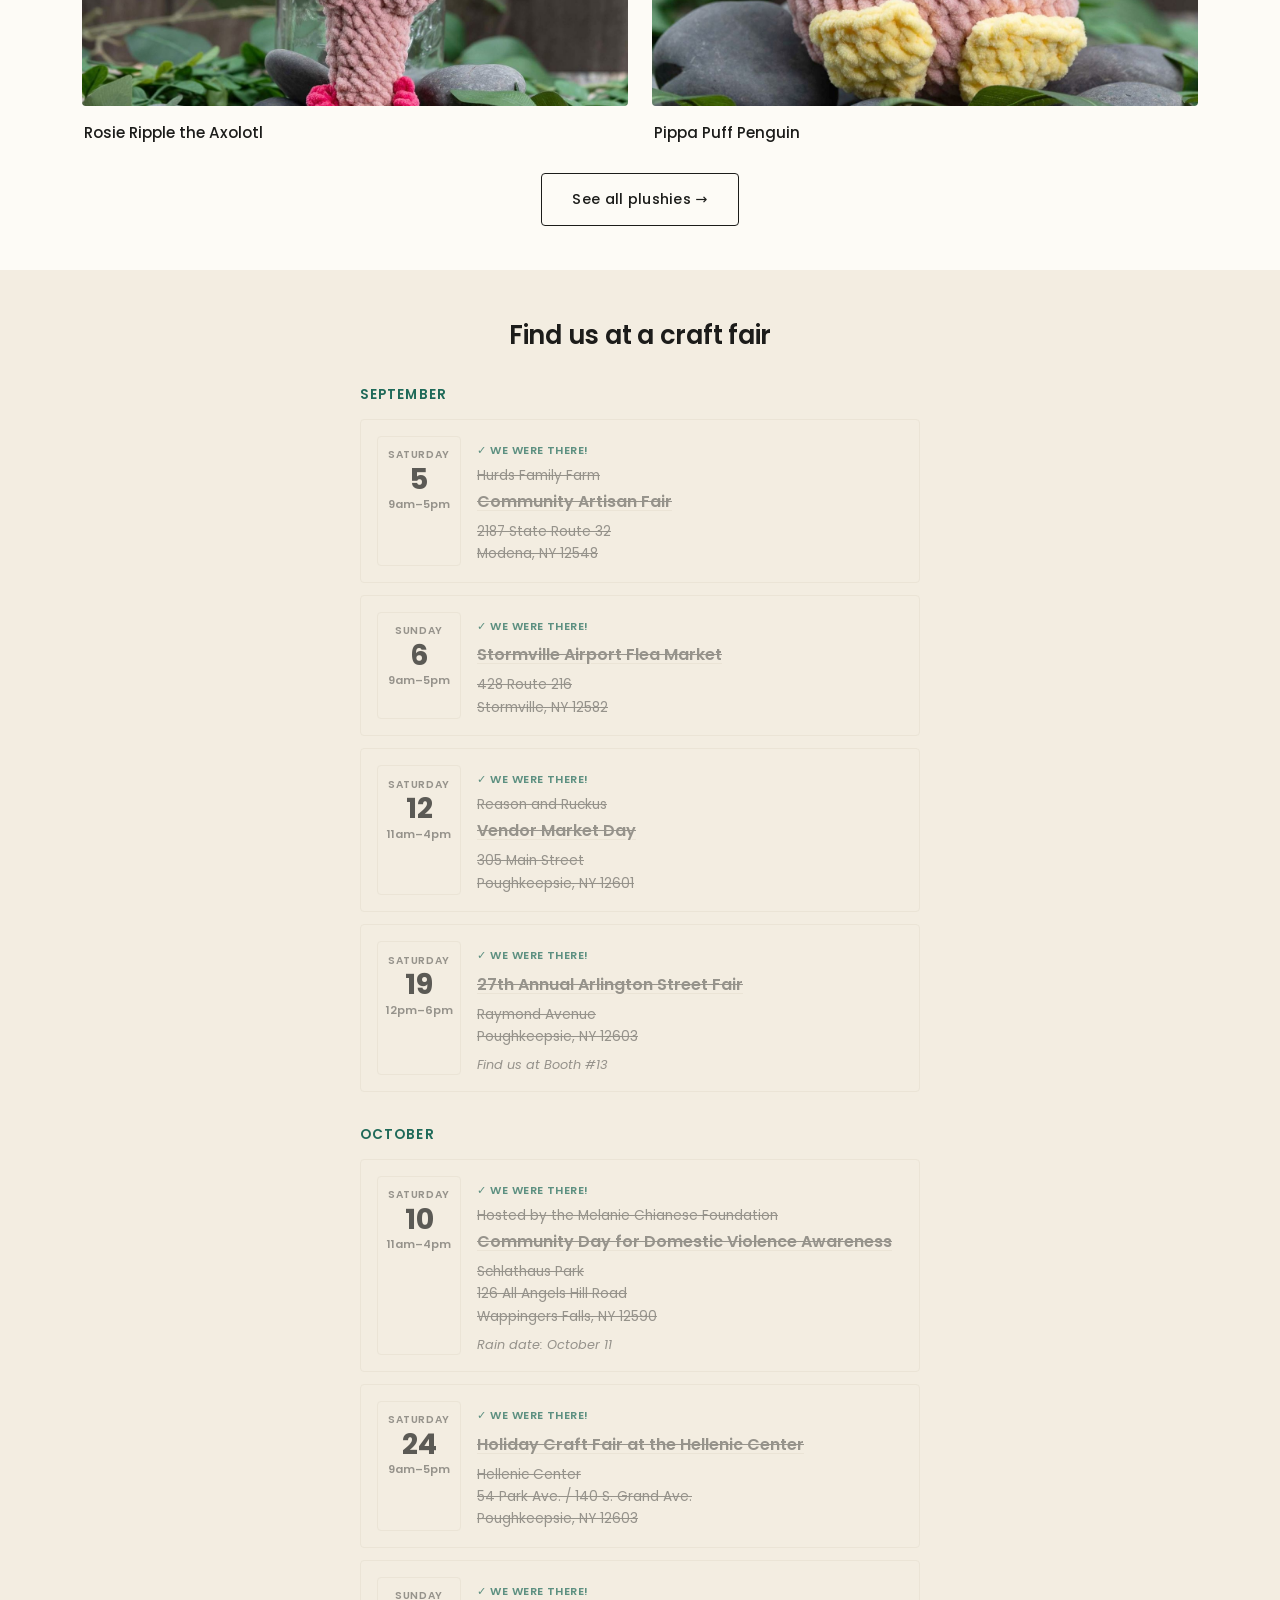
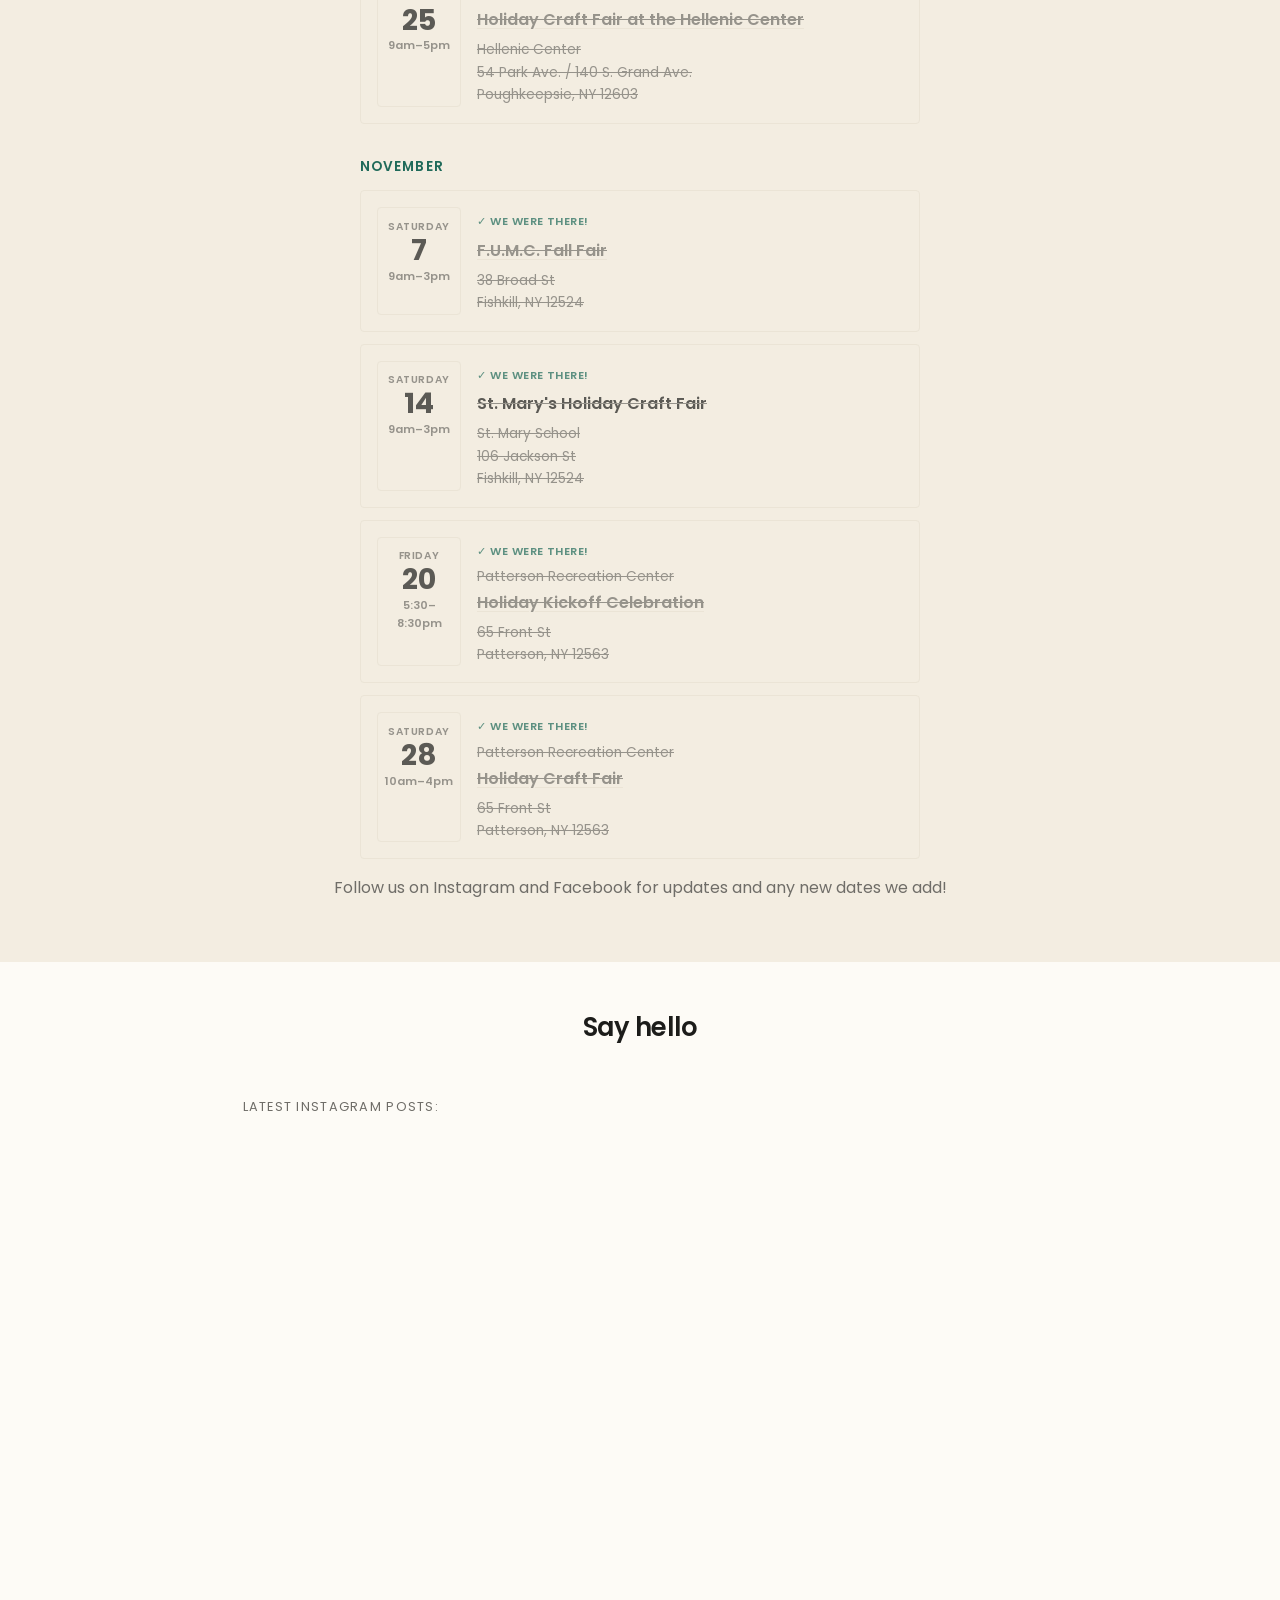
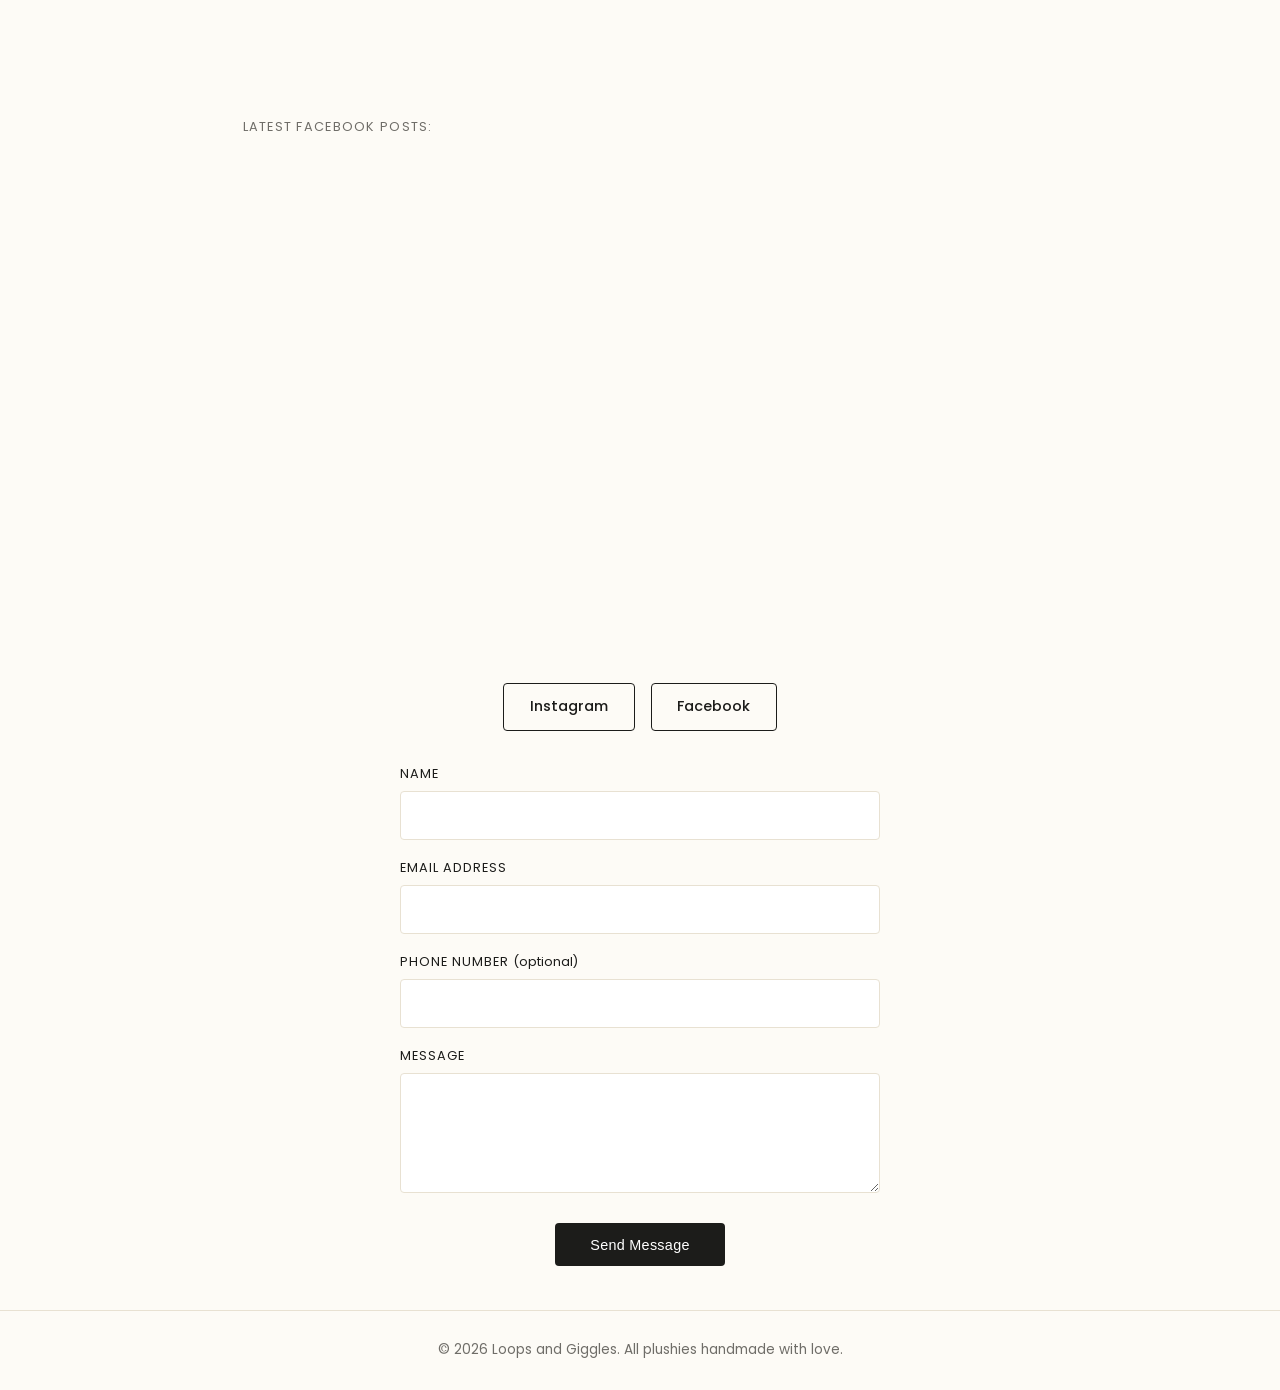
==== commit 983c25ab: "Add files via upload" ====
--- a/index.html
+++ b/index.html
@@ -160,8 +160,8 @@
           <span class="fair-hours">9am&ndash;5pm</span>
         </div>
         <div class="fair-info">
-          <p class="fair-title"><a href="https://www.facebook.com/pkgreekfestival" target="_blank" rel="noopener">Poughkeepsie Greek Festival Holiday Craft Fair</a></p>
-          <p class="fair-addr">140 S. Grand Ave.<br>Poughkeepsie, NY 12603</p>
+          <p class="fair-title"><a href="https://www.facebook.com/pkgreekfestival" target="_blank" rel="noopener">Holiday Craft Fair at the Hellenic Center</a></p>
+          <p class="fair-addr">Hellenic Center<br>54 Park Ave. / 140 S. Grand Ave.<br>Poughkeepsie, NY 12603</p>
         </div>
       </li>
       <li class="fair-card" data-date="2026-10-25">
@@ -171,8 +171,8 @@
           <span class="fair-hours">9am&ndash;5pm</span>
         </div>
         <div class="fair-info">
-          <p class="fair-title"><a href="https://www.facebook.com/pkgreekfestival" target="_blank" rel="noopener">Poughkeepsie Greek Festival Holiday Craft Fair</a></p>
-          <p class="fair-addr">140 S. Grand Ave.<br>Poughkeepsie, NY 12603</p>
+          <p class="fair-title"><a href="https://www.facebook.com/pkgreekfestival" target="_blank" rel="noopener">Holiday Craft Fair at the Hellenic Center</a></p>
+          <p class="fair-addr">Hellenic Center<br>54 Park Ave. / 140 S. Grand Ave.<br>Poughkeepsie, NY 12603</p>
         </div>
       </li>
     </ul>
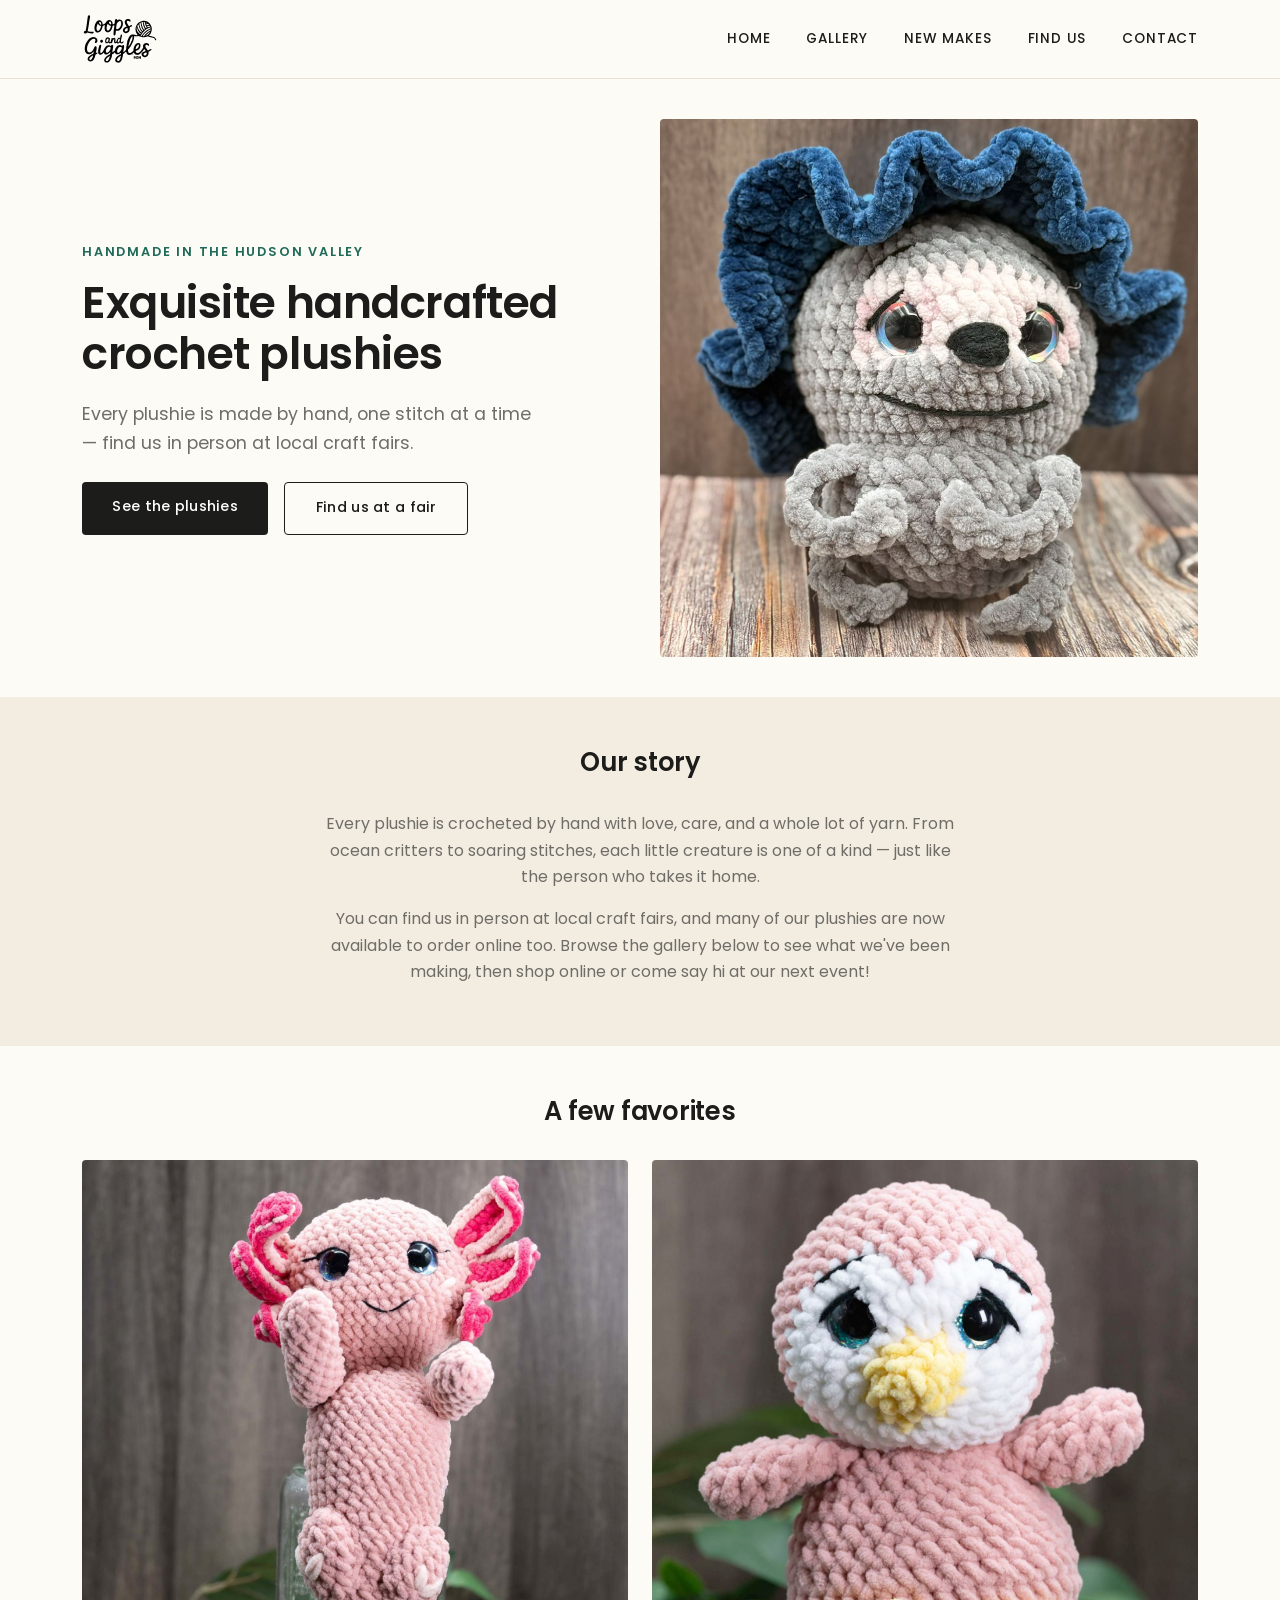
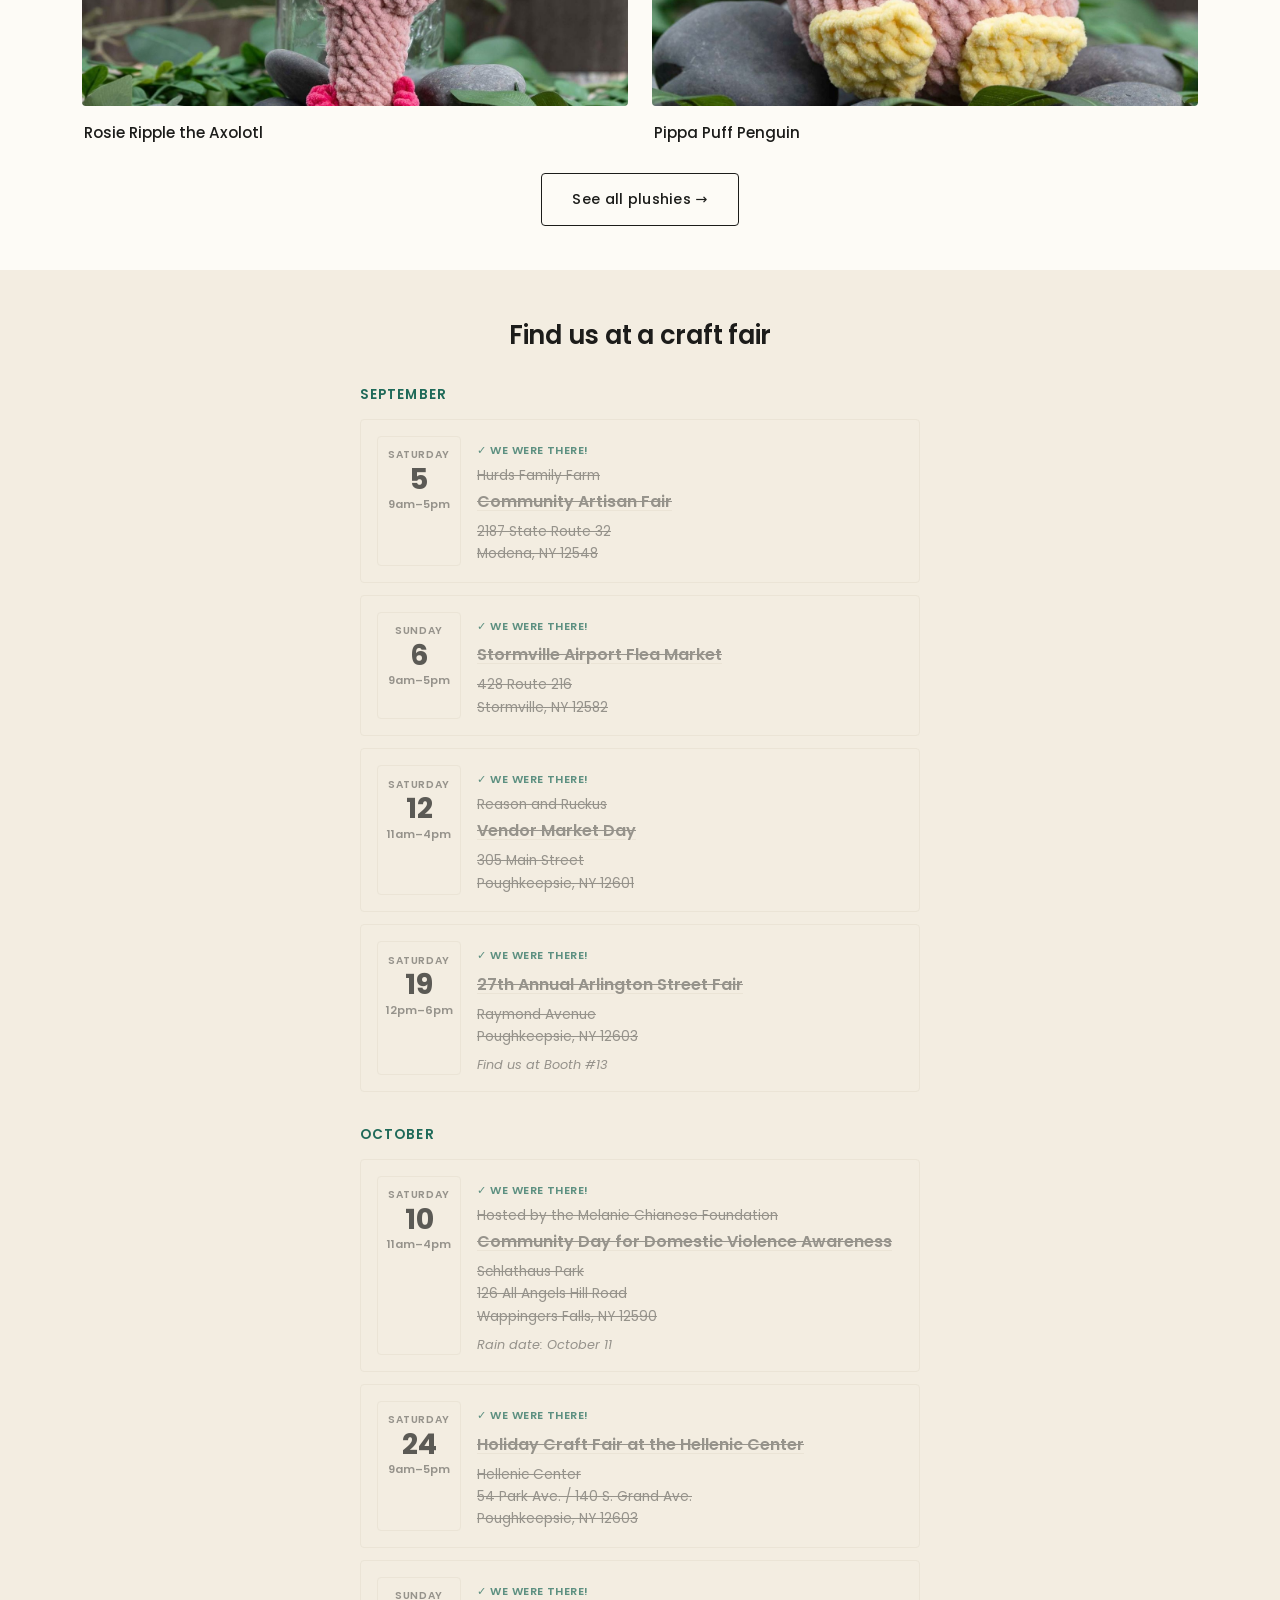
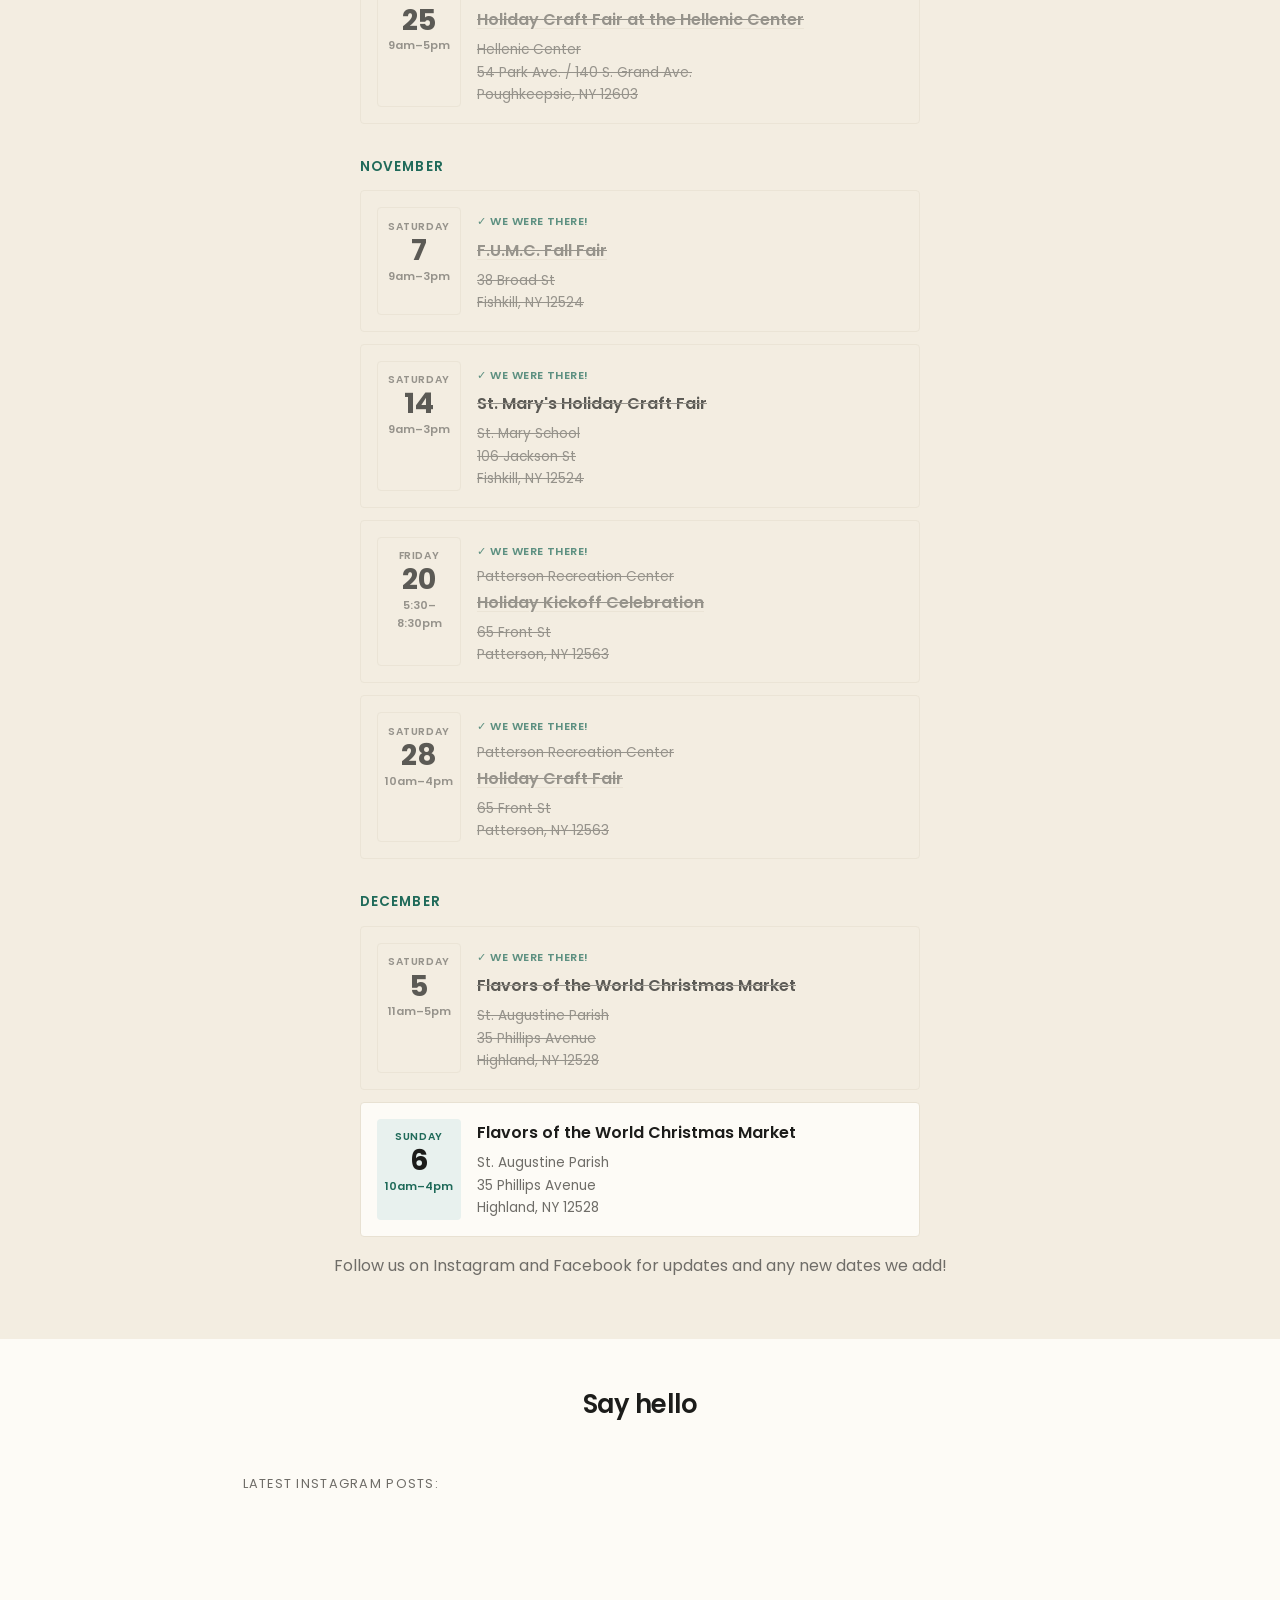
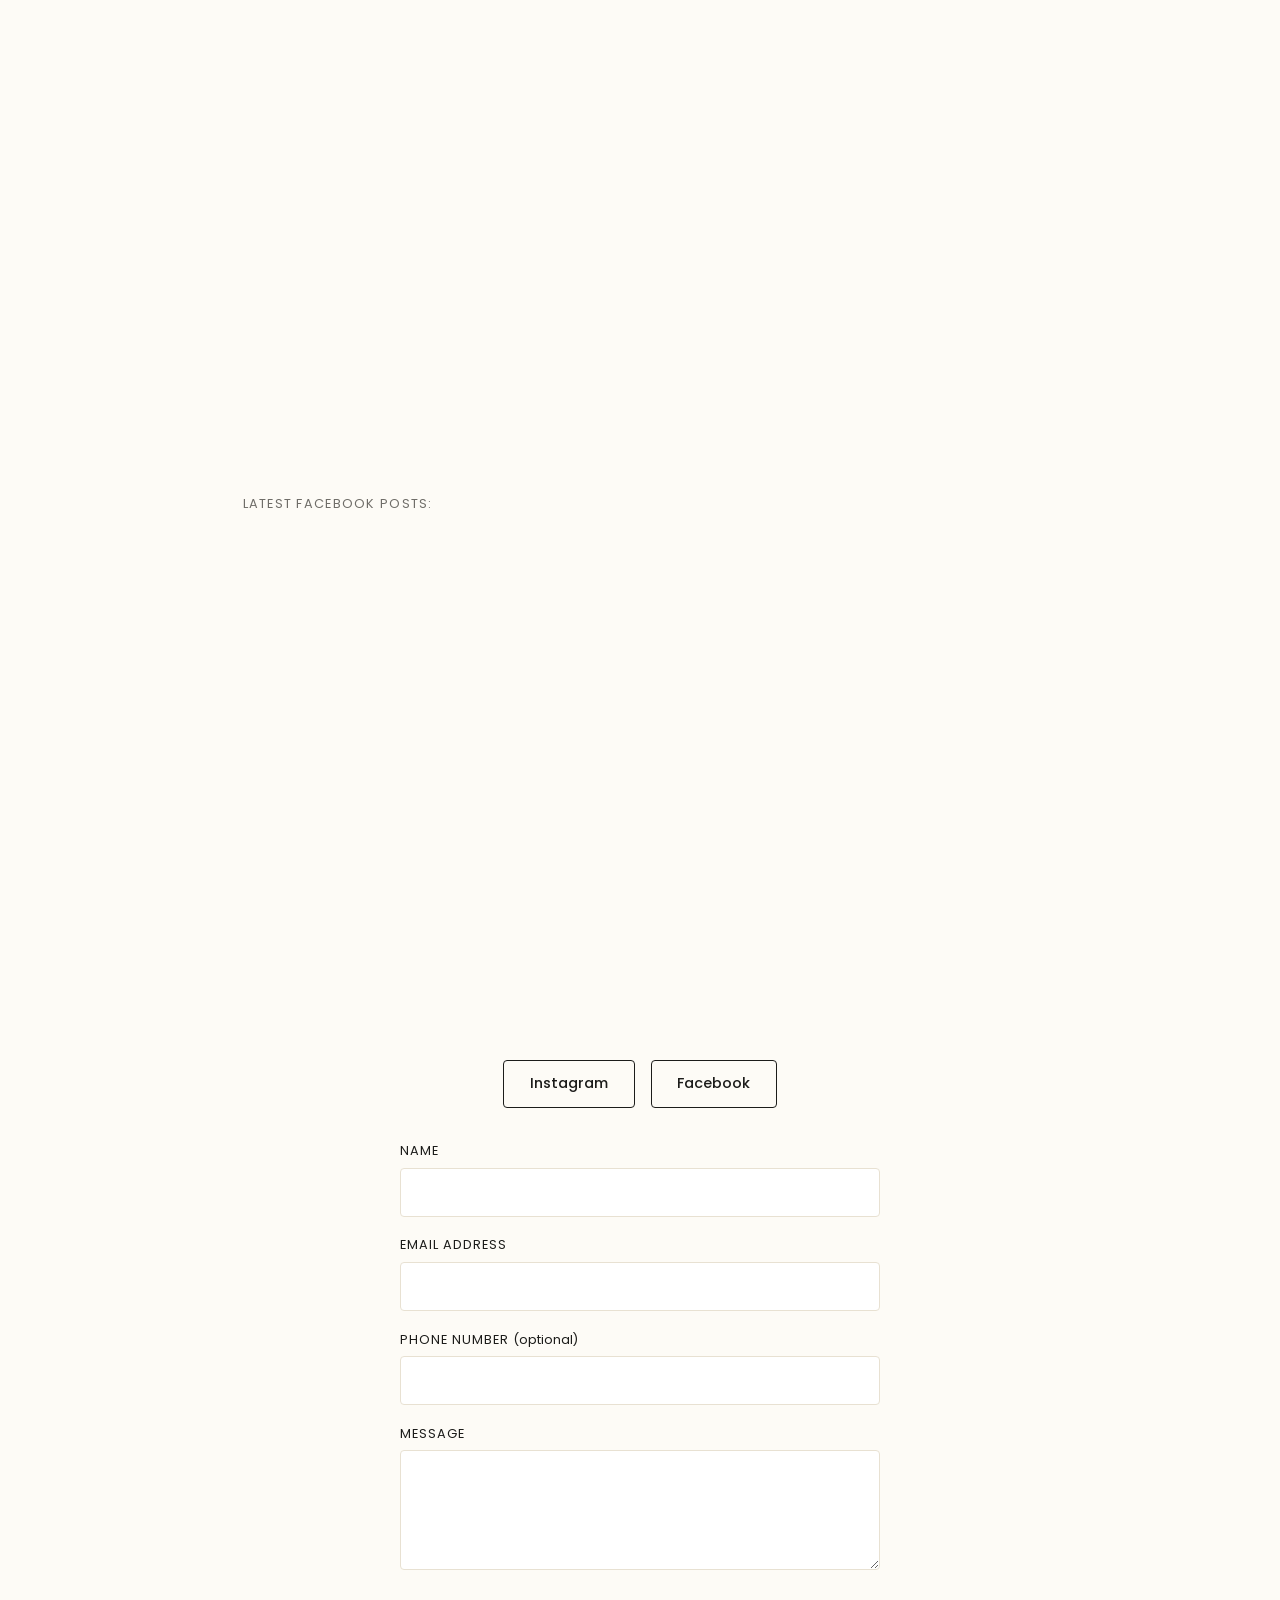
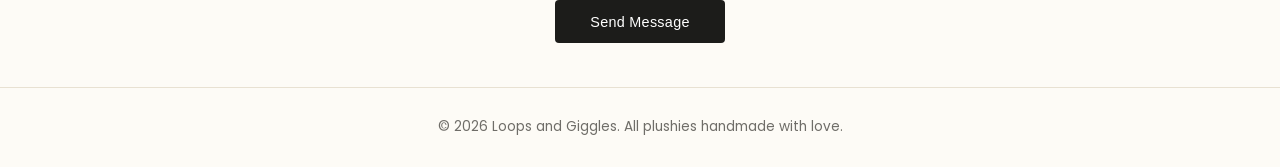
==== commit ef77e50b: "Add files via upload" ====
--- a/index.html
+++ b/index.html
@@ -223,6 +223,32 @@
           <p class="fair-host">Patterson Recreation Center</p>
           <p class="fair-title"><a href="https://www.facebook.com/profile.php?id=100057371863243" target="_blank" rel="noopener">Holiday Craft Fair</a></p>
           <p class="fair-addr">65 Front St<br>Patterson, NY 12563</p>
+        </div>
+      </li>
+    </ul>
+
+    <h3 class="fair-month">December</h3>
+    <ul class="fair-cal">
+      <li class="fair-card" data-date="2026-12-05">
+        <div class="fair-badge">
+          <span class="fair-weekday">Saturday</span>
+          <span class="fair-day">5</span>
+          <span class="fair-hours">11am&ndash;5pm</span>
+        </div>
+        <div class="fair-info">
+          <p class="fair-title">Flavors of the World Christmas Market</p>
+          <p class="fair-addr">St. Augustine Parish<br>35 Phillips Avenue<br>Highland, NY 12528</p>
+        </div>
+      </li>
+      <li class="fair-card" data-date="2026-12-06">
+        <div class="fair-badge">
+          <span class="fair-weekday">Sunday</span>
+          <span class="fair-day">6</span>
+          <span class="fair-hours">10am&ndash;4pm</span>
+        </div>
+        <div class="fair-info">
+          <p class="fair-title">Flavors of the World Christmas Market</p>
+          <p class="fair-addr">St. Augustine Parish<br>35 Phillips Avenue<br>Highland, NY 12528</p>
         </div>
       </li>
     </ul>
